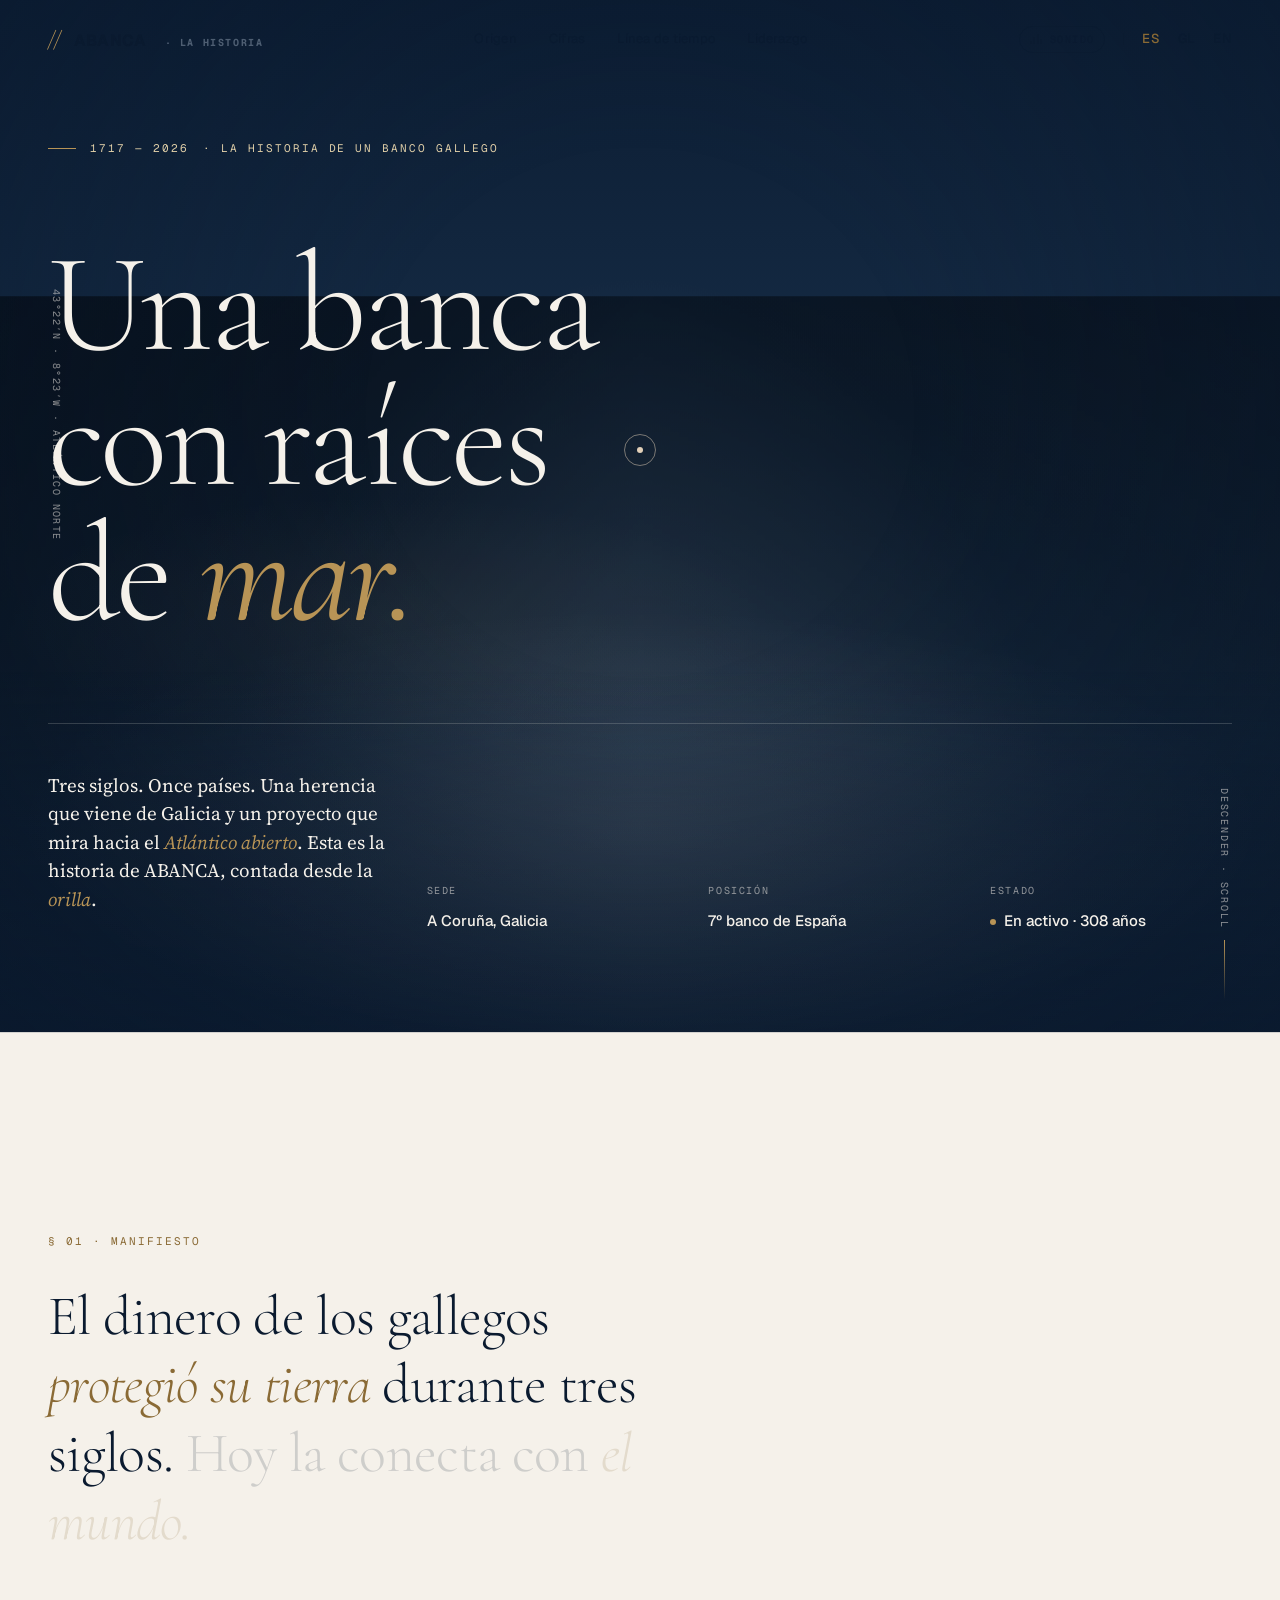
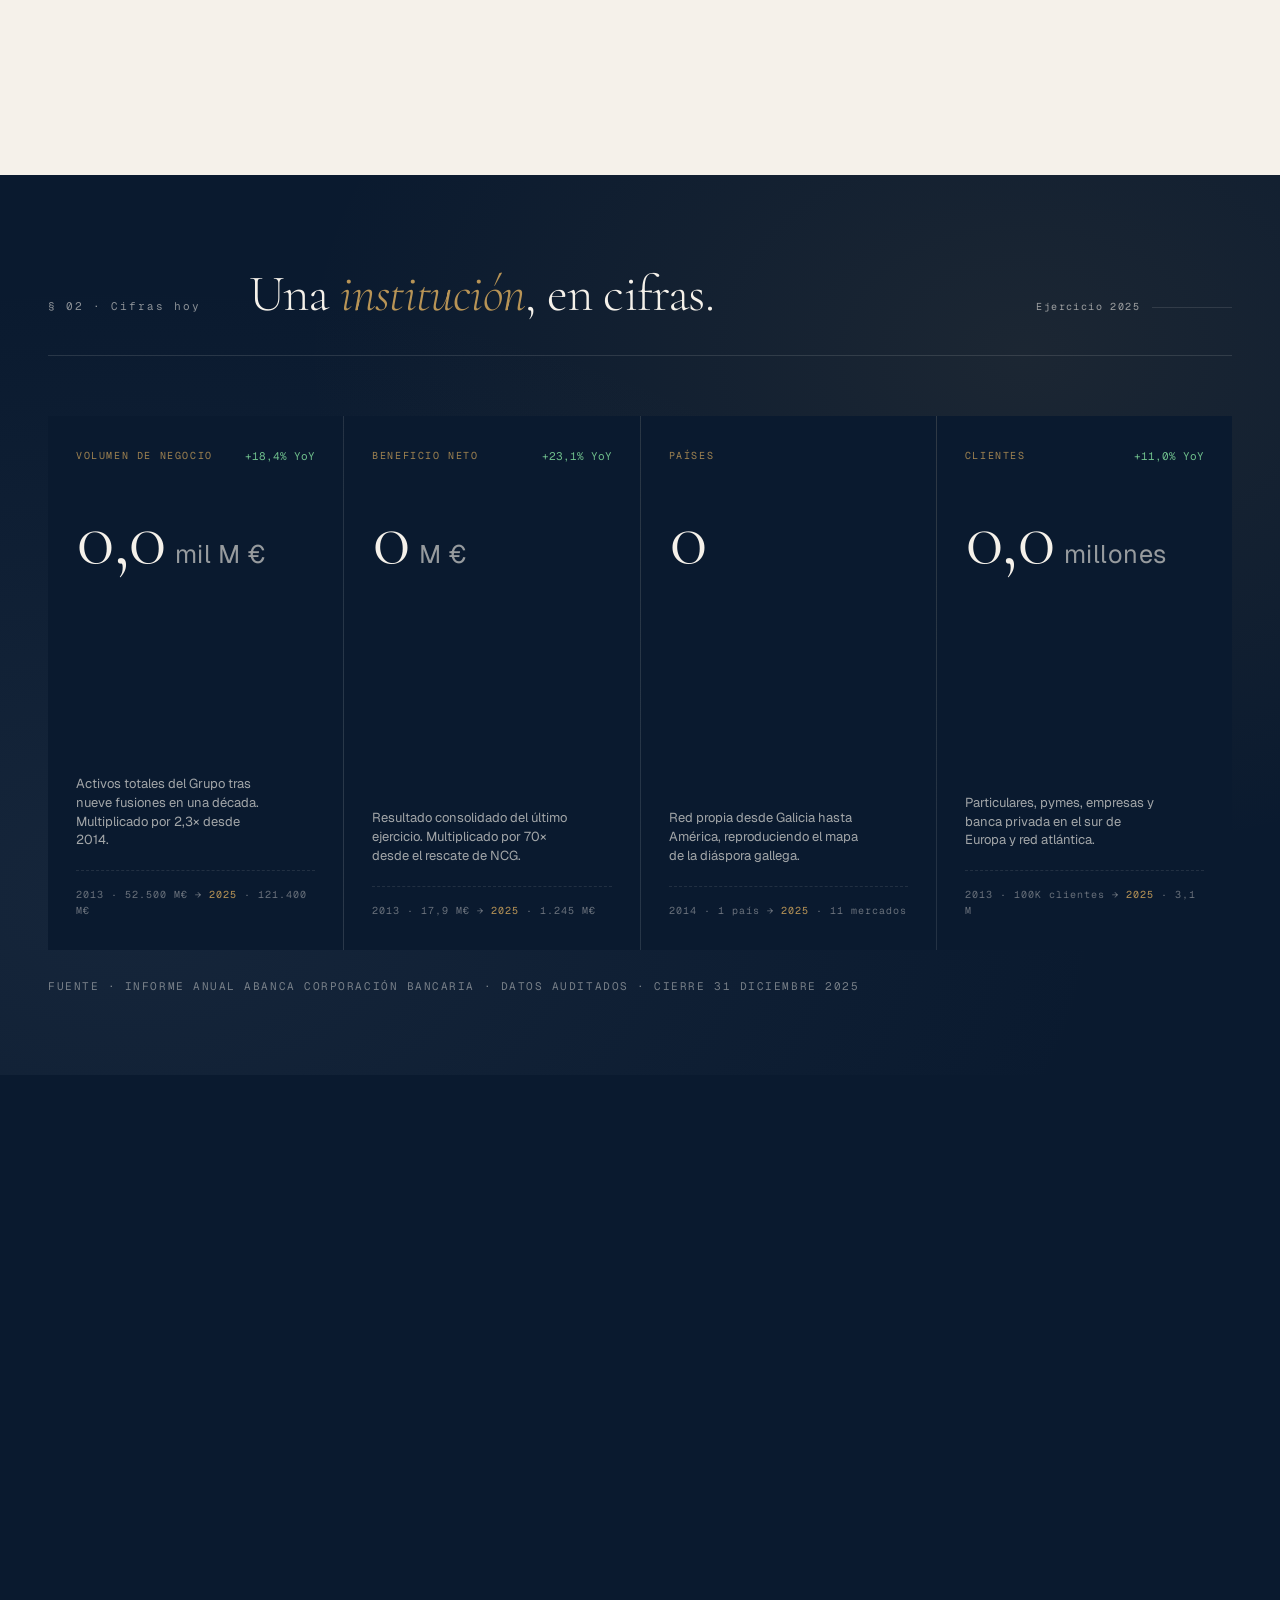
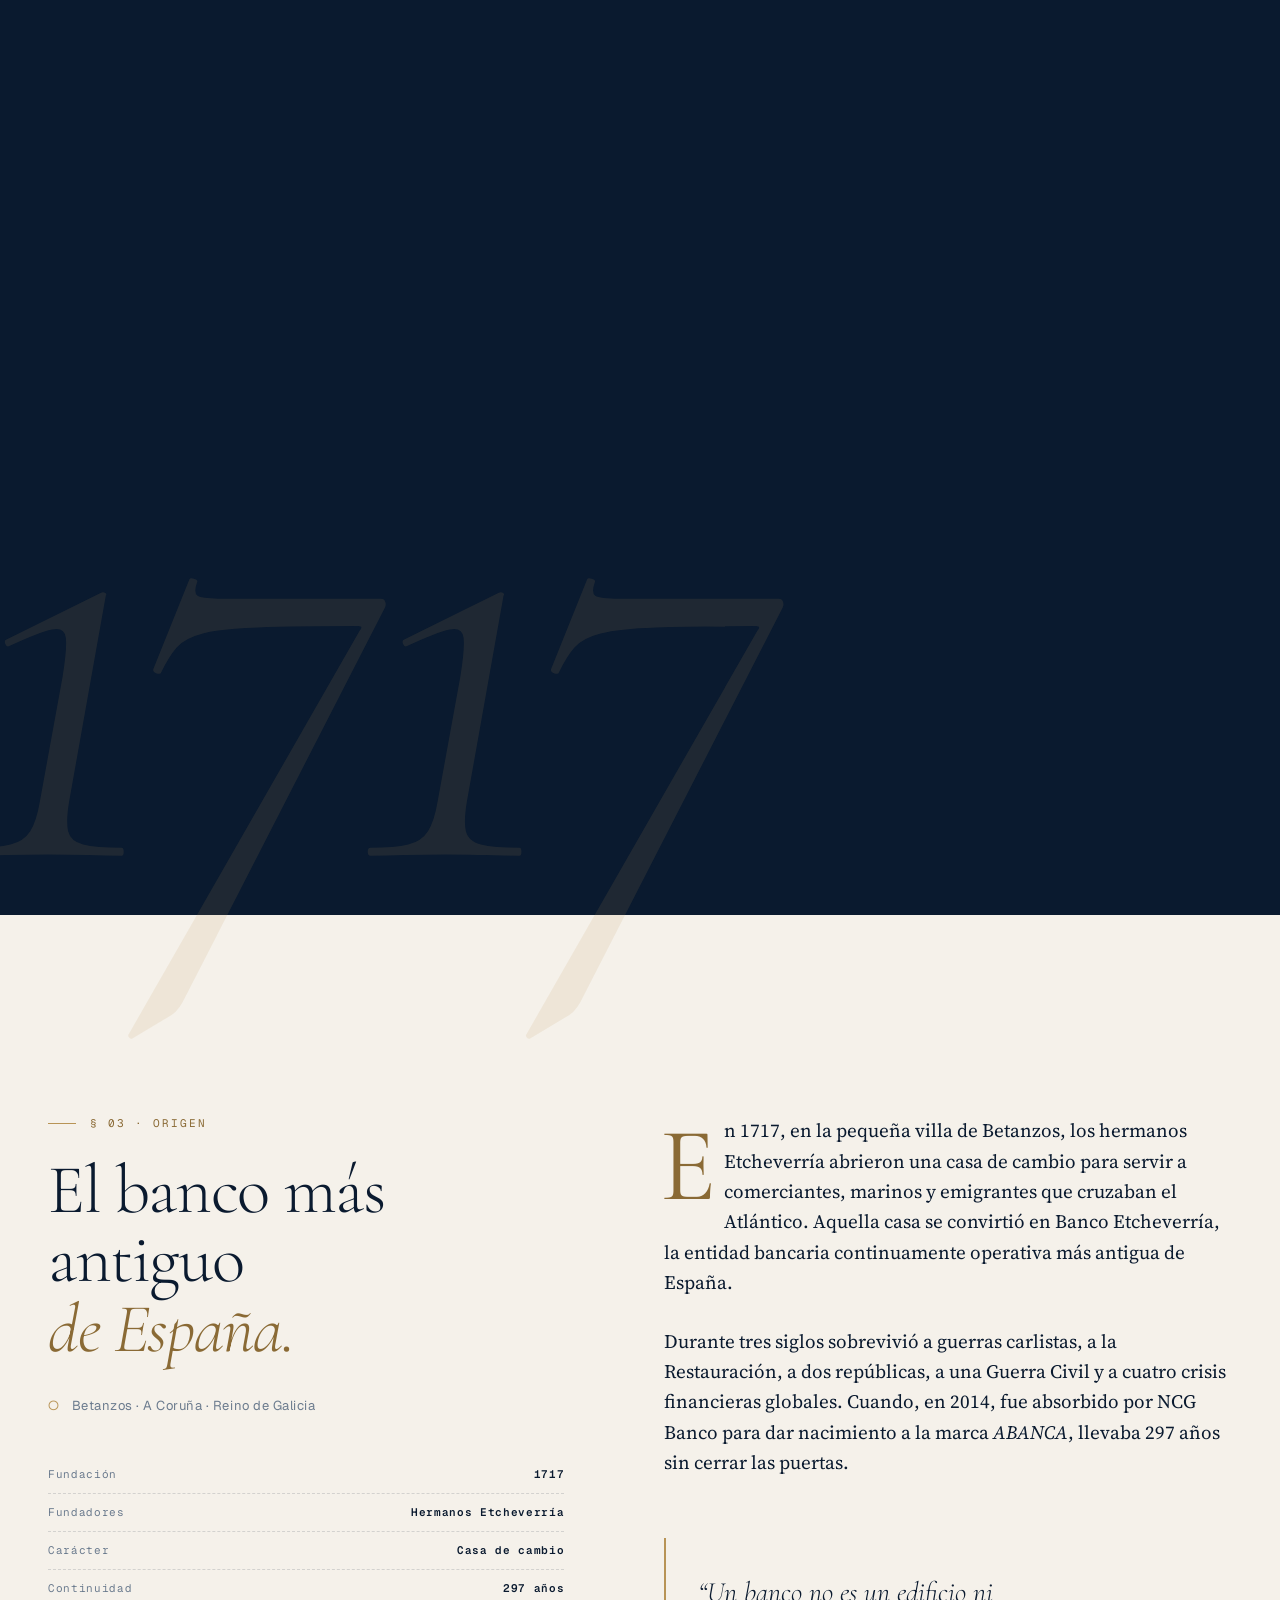
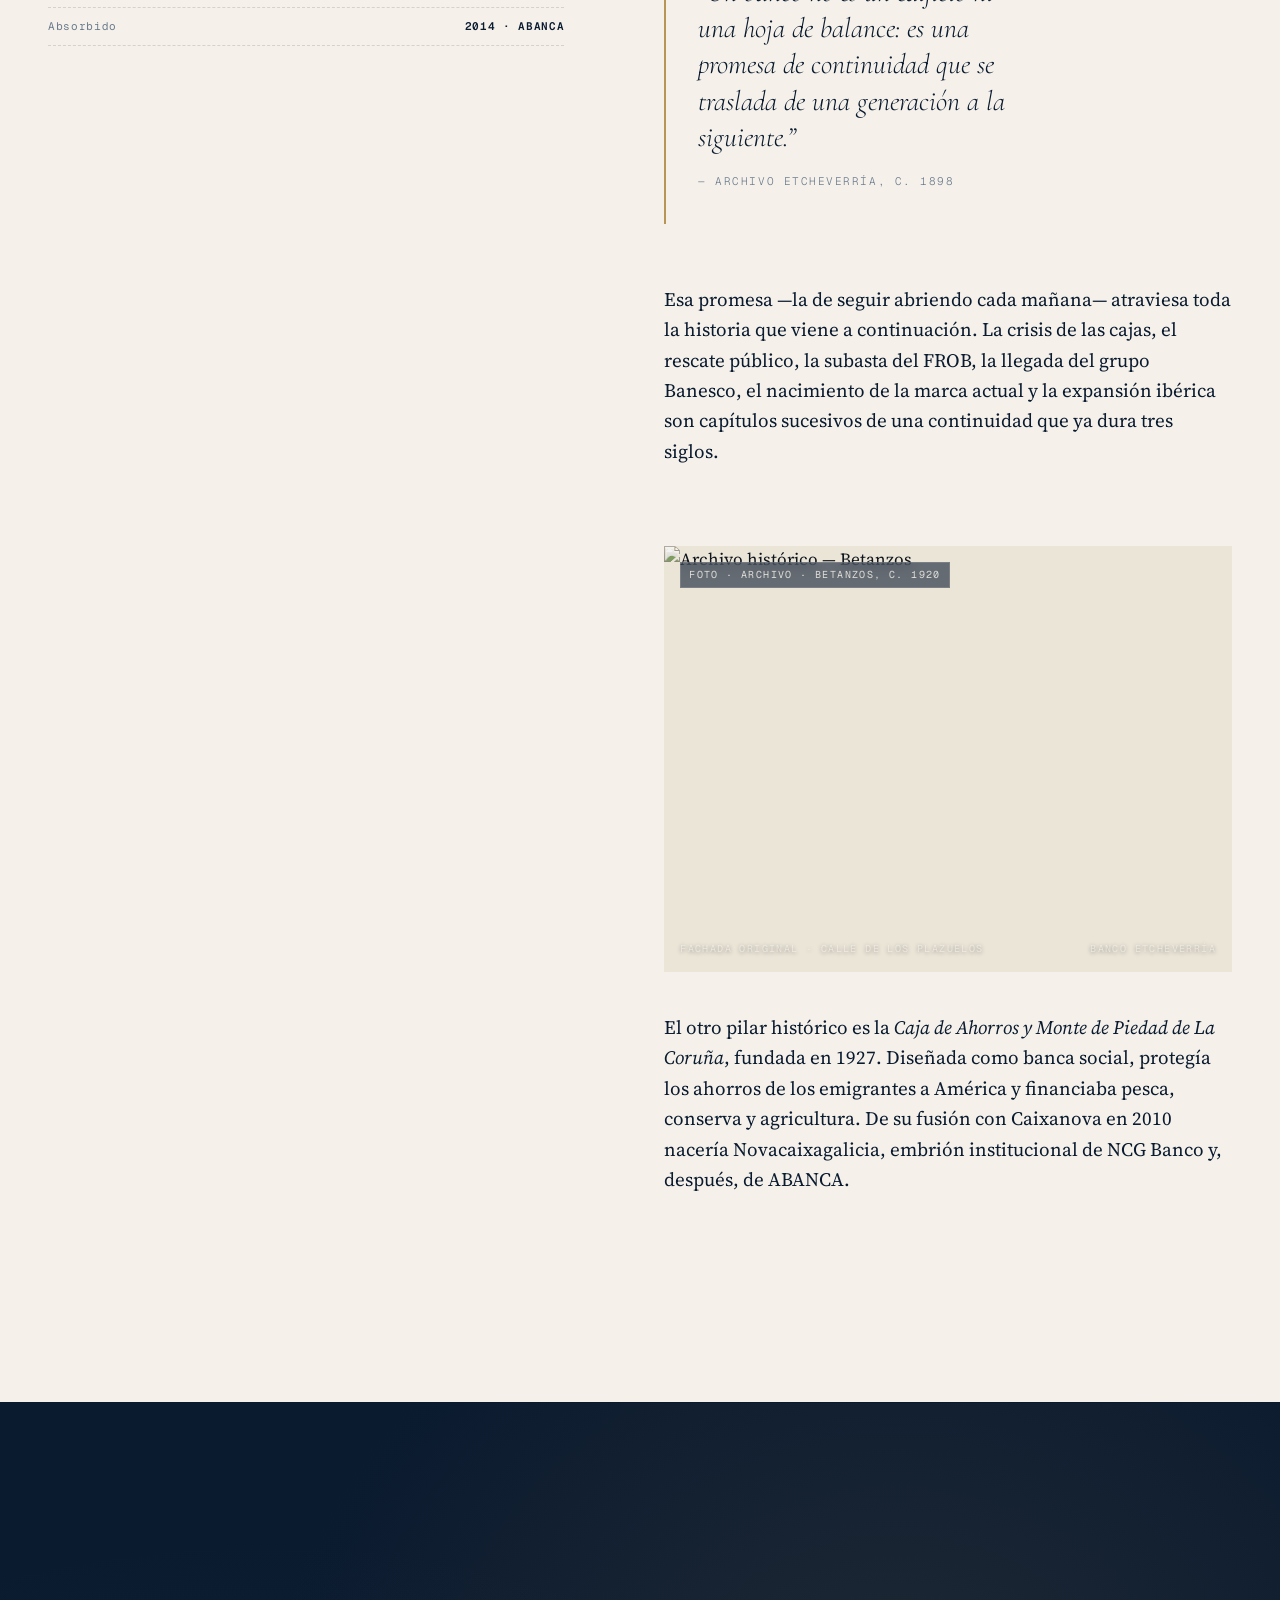
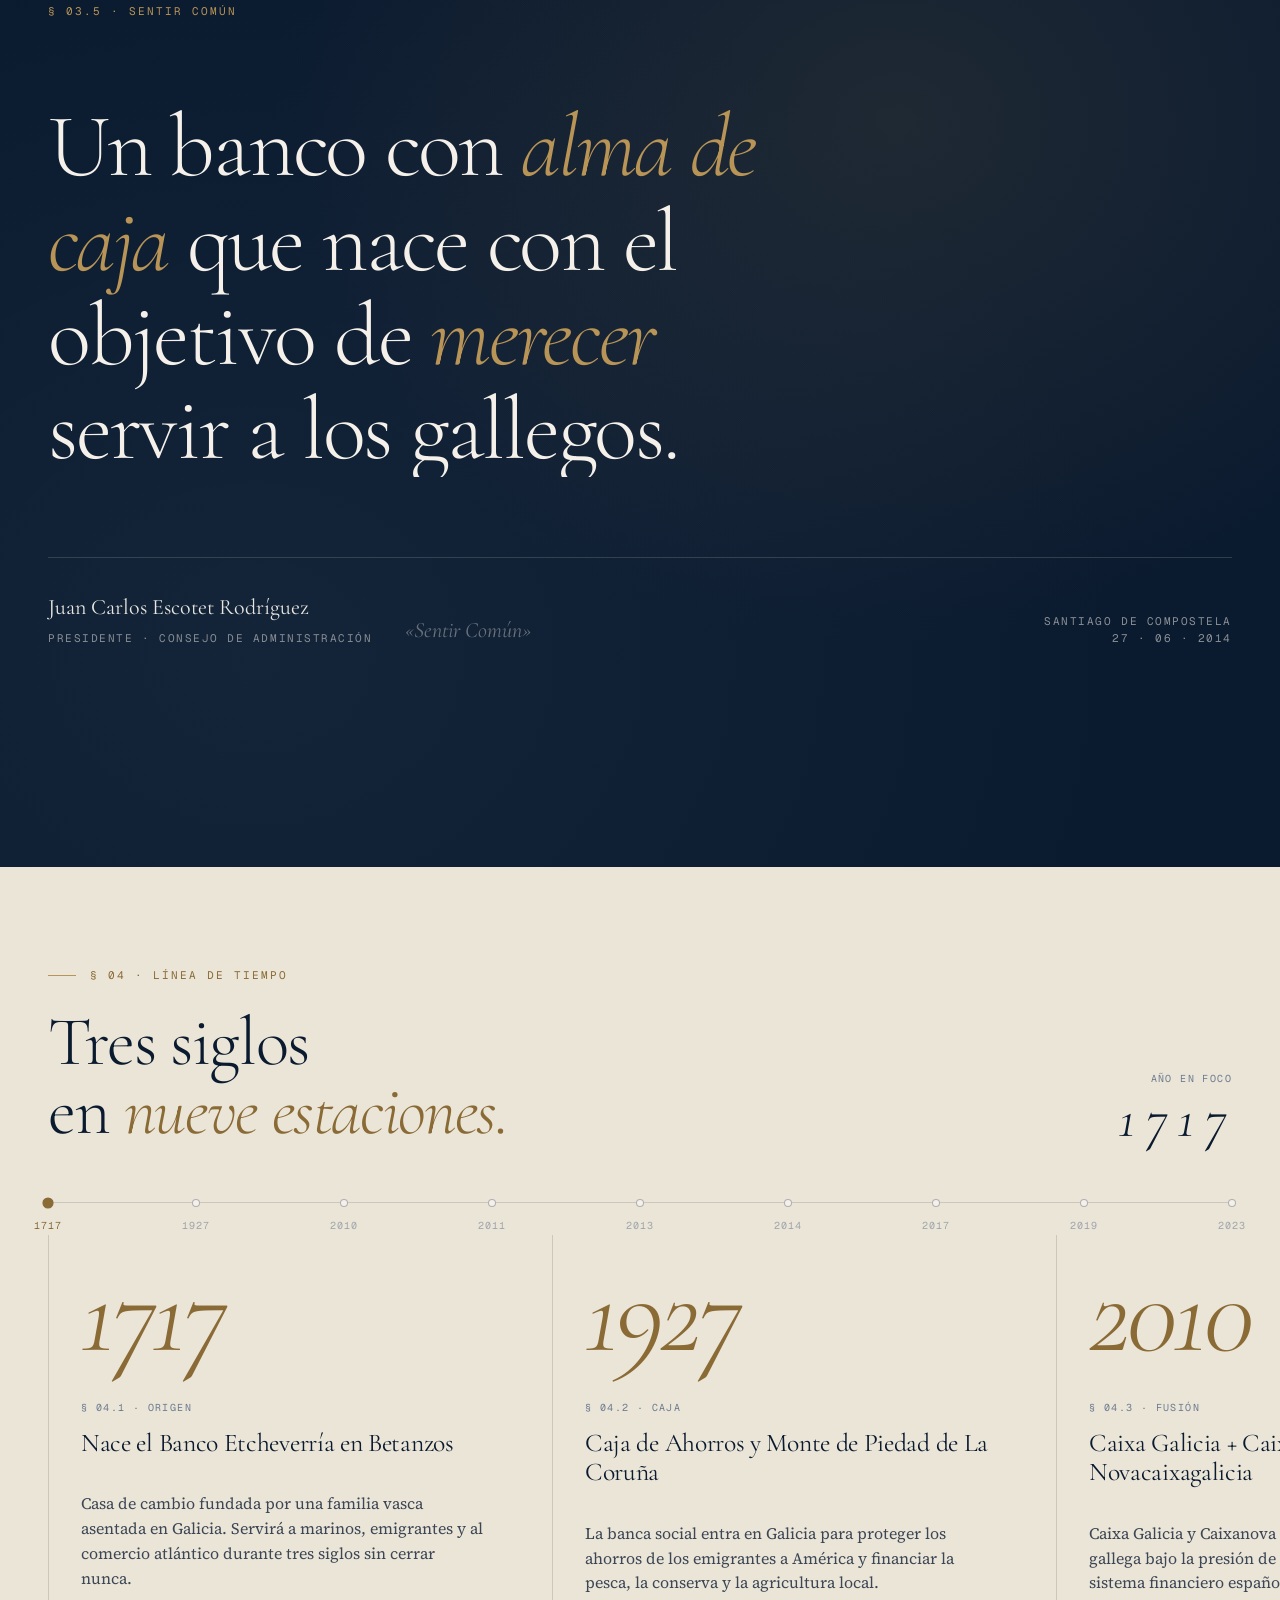
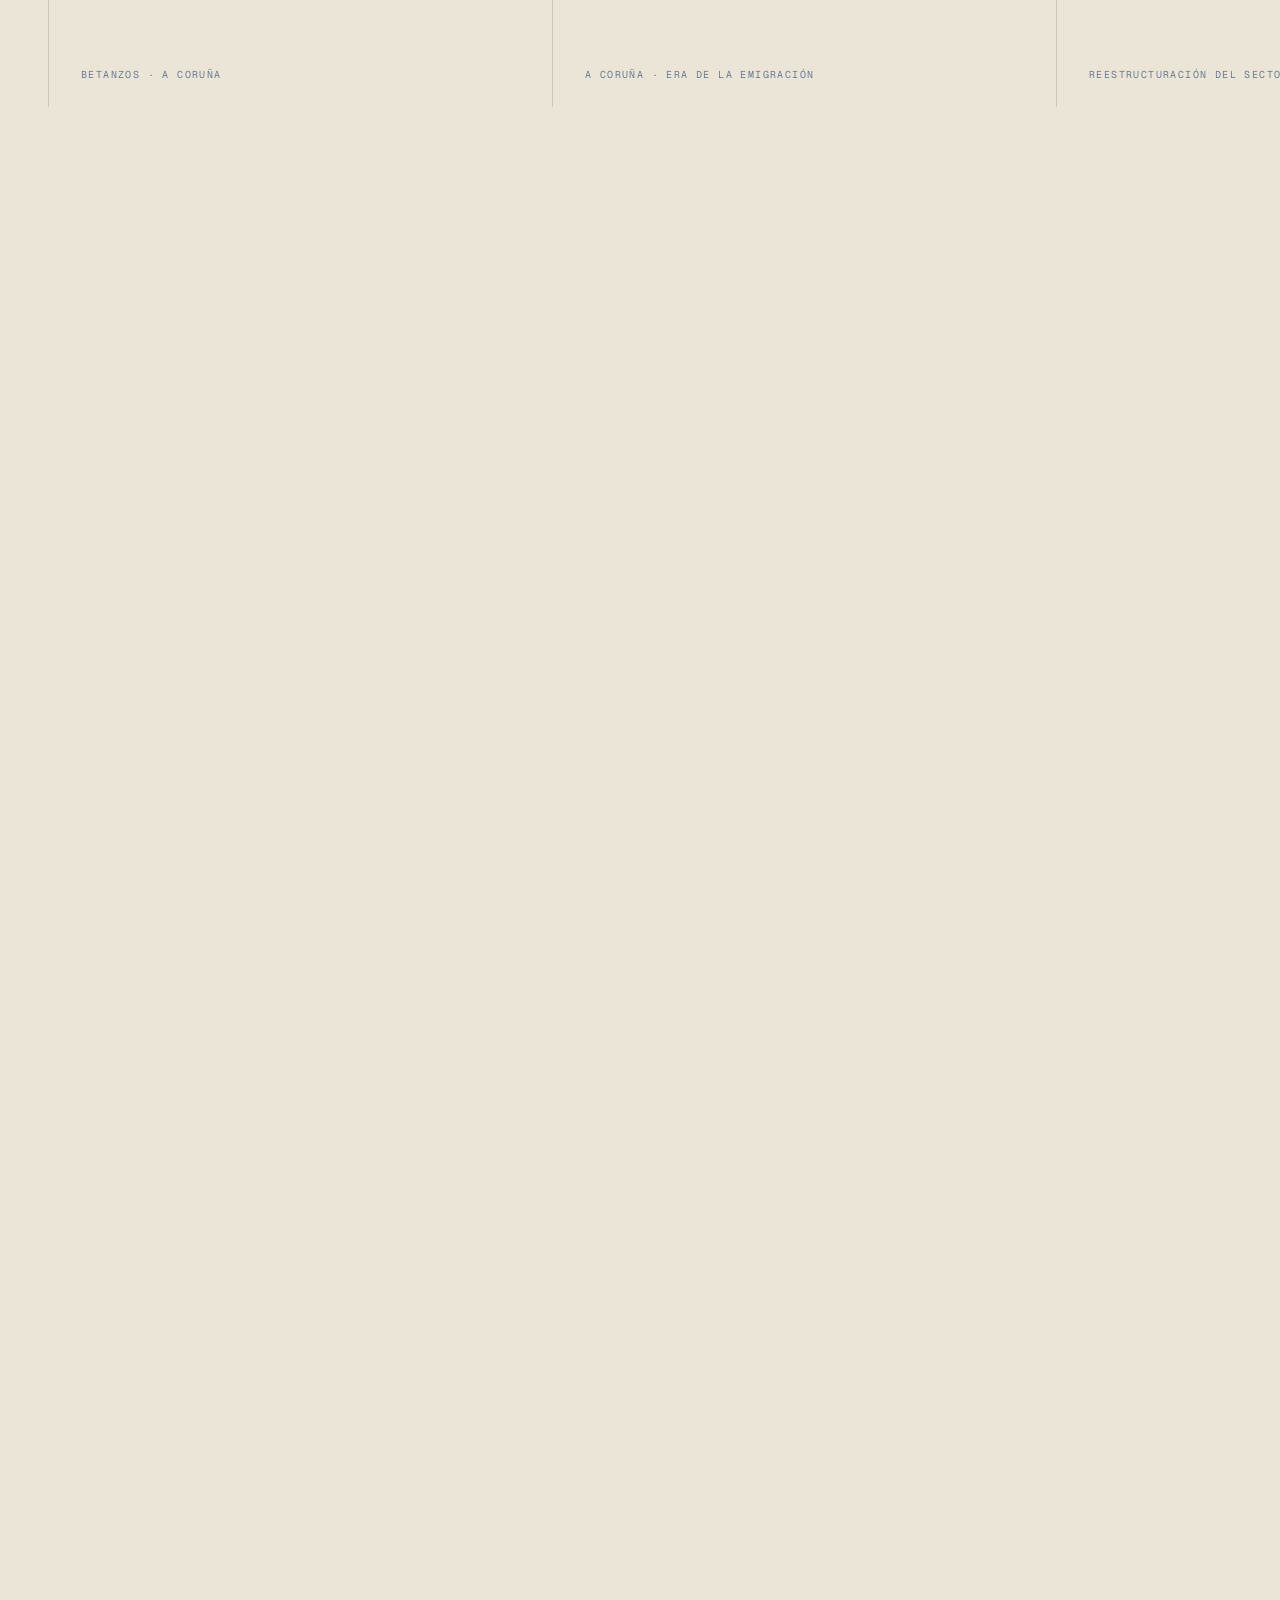
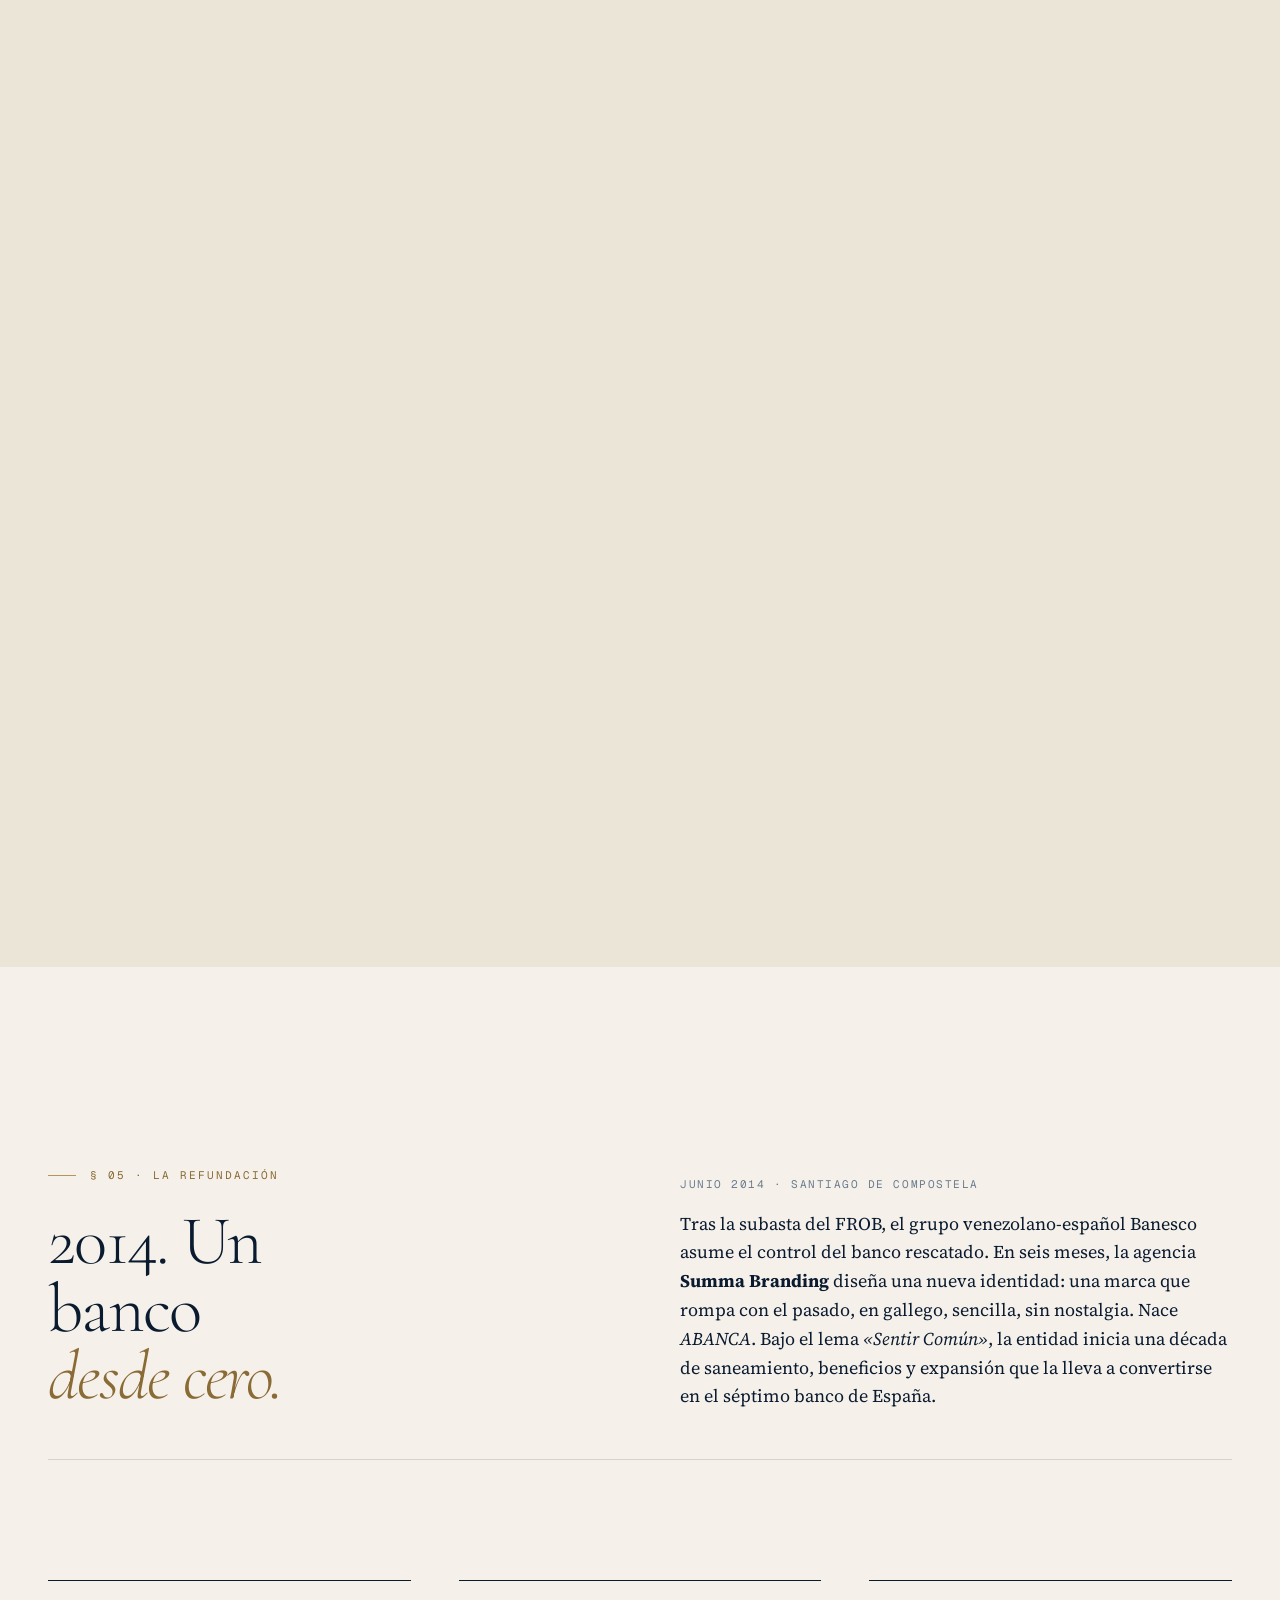
==== index.html @ bbe8fda1 "Primer commit" ====
<!DOCTYPE html>
<html lang="es">
<head>
<meta charset="UTF-8">
<meta name="viewport" content="width=device-width,initial-scale=1">
<title>ABANCA · Tres siglos sobre el Atlántico — La historia</title>
<meta name="description" content="Desde Betanzos, 1717, hasta los once mercados de hoy. La historia de ABANCA, contada desde la orilla del Atlántico.">

<link rel="canonical" href="https://abanca-historia.vercel.app/">
<meta property="og:type" content="website">
<meta property="og:url" content="https://abanca-historia.vercel.app/">
<meta property="og:title" content="ABANCA · Tres siglos sobre el Atlántico — La historia">
<meta property="og:description" content="Desde Betanzos, 1717, hasta los once mercados de hoy. La historia de ABANCA, contada desde la orilla del Atlántico.">
<meta property="og:image" content="https://images.unsplash.com/photo-1505142468610-359e7d316be0?auto=format&fit=crop&w=1200&q=80">
<meta property="og:locale" content="es_ES">
<meta name="twitter:card" content="summary_large_image">
<meta name="twitter:title" content="ABANCA · Tres siglos sobre el Atlántico — La historia">
<meta name="twitter:description" content="Desde Betanzos, 1717, hasta los once mercados de hoy. La historia de ABANCA, contada desde la orilla del Atlántico.">
<meta name="twitter:image" content="https://images.unsplash.com/photo-1505142468610-359e7d316be0?auto=format&fit=crop&w=1200&q=80">

<link rel="preconnect" href="https://fonts.googleapis.com">
<link rel="preconnect" href="https://fonts.gstatic.com" crossorigin>
<link rel="preconnect" href="https://images.unsplash.com">
<link href="https://fonts.googleapis.com/css2?family=Cormorant+Garamond:ital,wght@0,300;0,400;0,500;0,600;1,300;1,400;1,500&family=Source+Serif+4:ital,opsz,wght@0,8..60,300;0,8..60,400;0,8..60,500;1,8..60,400&family=Geist:wght@300;400;500;600;700&family=Geist+Mono:wght@400;500&display=swap" rel="stylesheet">
<link rel="stylesheet" href="css/editorial.css">

</head>
<body>

<!-- ─── CURTAIN ─── -->
<div class="curtain">
  <div class="seal">
    <span class="slash">//</span>
    <span>ABANCA</span>
    <span class="year">1717 — 2026</span>
  </div>
</div>

<!-- ─── NAV ─── -->
<nav class="top" id="nav">
  <a class="brand" href="#hero" data-magnet>
    <span class="bars">//</span>
    <span>ABANCA</span>
    <span class="sub">· La historia</span>
  </a>
  <ul>
    <li><a href="#origen">Origen</a></li>
    <li><a href="#cifras">Cifras</a></li>
    <li><a href="#linea">Línea de tiempo</a></li>
    <li><a href="#lider">Liderazgo</a></li>
  </ul>
  <div class="right">
    <button class="audio-toggle" aria-pressed="false" data-magnet>
      <span class="bars"><i></i><i></i><i></i><i></i></span>
      <span class="lbl">Sonido</span>
    </button>
    <div class="divider"></div>
    <span class="lang active">ES</span>
    <span class="lang">GL</span>
    <span class="lang">EN</span>
  </div>
</nav>

<!-- ─── HERO ─── -->
<section class="hero" id="hero" data-hero-in>
  <div class="stage">
    <div class="l-sky" data-parallax="0.15"></div>
    <div class="l-photo" data-parallax="0.32" style="background-image: url('https://images.unsplash.com/photo-1505142468610-359e7d316be0?auto=format&fit=crop&w=2400&q=80')"></div>
    <div class="l-mid" data-parallax="0.5" style="background-image: url('https://images.unsplash.com/photo-1500036617522-c1c7d6b59a4f?auto=format&fit=crop&w=1200&q=80')"></div>
    <div class="l-fog"></div>
    <div class="l-fg">
      <svg viewBox="0 0 1440 200" preserveAspectRatio="none" fill="none">
        <path d="M0,140 C240,90 480,160 720,120 C960,80 1200,150 1440,110 L1440,200 L0,200 Z" fill="#0A1A2F" opacity="0.7"/>
        <path d="M0,160 C300,120 600,170 900,140 C1200,110 1440,160 1440,140 L1440,200 L0,200 Z" fill="#0A1A2F"/>
      </svg>
    </div>
    <div class="l-vig"></div>
  </div>

  <div class="coords">43°22′N · 8°23′W · Atlántico Norte</div>

  <div class="content">
    <div class="eyebrow"><span>1717 — 2026</span><span>· La historia de un banco gallego</span></div>

    <h1>
      <span class="line"><span style="--d:0.5s">Una banca</span></span>
      <span class="line"><span style="--d:0.62s">con raíces</span></span>
      <span class="line"><span style="--d:0.74s">de <span class="it">mar.</span></span></span>
    </h1>

    <div class="meta">
      <p class="lede">Tres siglos. Once países. Una herencia que viene de Galicia y un proyecto que mira hacia el <em>Atlántico abierto</em>. Esta es la historia de ABANCA, contada desde la <em>orilla</em>.</p>
      <div class="col">
        <span class="k">Sede</span>
        <span class="v">A Coruña, Galicia</span>
      </div>
      <div class="col">
        <span class="k">Posición</span>
        <span class="v">7º banco de España</span>
      </div>
      <div class="col">
        <span class="k">Estado</span>
        <span class="v"><span class="pulse"></span>En activo · 308 años</span>
      </div>
    </div>
  </div>

  <div class="scroll-cue">Descender · scroll</div>
</section>

<!-- ─── MANIFESTO ─── -->
<section class="manifesto" id="manifesto">
  <div class="label">§ 01 · Manifiesto</div>
  <p id="manifesto-text">
    <span class="word">El</span> <span class="word">dinero</span> <span class="word">de</span> <span class="word">los</span> <span class="word">gallegos</span> <span class="word em">protegió</span> <span class="word em">su</span> <span class="word em">tierra</span> <span class="word">durante</span> <span class="word">tres</span> <span class="word">siglos.</span> <span class="word">Hoy</span> <span class="word">la</span> <span class="word">conecta</span> <span class="word">con</span> <span class="word em">el</span> <span class="word em">mundo.</span>
  </p>
</section>

<!-- ─── STATS · sticky reversible ─── -->
<div class="stats-wrap" id="cifras">
  <section class="stats">
    <div class="head">
      <div class="num">§ 02 · Cifras hoy</div>
      <h2>Una <span class="it">institución</span>, en cifras.</h2>
      <div class="progress">
        <span>Ejercicio 2025</span>
        <div class="bar" id="statsBar"></div>
      </div>
    </div>

    <div class="grid">
      <div class="cell">
        <div class="k">Volumen de negocio</div>
        <div class="v"><span class="num" data-target="121.4" data-decimals="1">0</span><span class="unit">mil M €</span></div>
        <div class="desc">Activos totales del Grupo tras nueve fusiones en una década. Multiplicado por 2,3× desde 2014.</div>
        <div class="delta">+18,4% YoY</div>
        <div class="historical">2013 · 52.500 M€ → <span class="h-year">2025</span> · 121.400 M€</div>
      </div>
      <div class="cell">
        <div class="k">Beneficio neto</div>
        <div class="v"><span class="num" data-target="1245" data-decimals="0">0</span><span class="unit">M €</span></div>
        <div class="desc">Resultado consolidado del último ejercicio. Multiplicado por 70× desde el rescate de NCG.</div>
        <div class="delta">+23,1% YoY</div>
        <div class="historical">2013 · 17,9 M€ → <span class="h-year">2025</span> · 1.245 M€</div>
      </div>
      <div class="cell">
        <div class="k">Países</div>
        <div class="v"><span class="num" data-target="11" data-decimals="0">0</span></div>
        <div class="desc">Red propia desde Galicia hasta América, reproduciendo el mapa de la diáspora gallega.</div>
        <div class="historical">2014 · 1 país → <span class="h-year">2025</span> · 11 mercados</div>
      </div>
      <div class="cell">
        <div class="k">Clientes</div>
        <div class="v"><span class="num" data-target="3.1" data-decimals="1">0</span><span class="unit">millones</span></div>
        <div class="desc">Particulares, pymes, empresas y banca privada en el sur de Europa y red atlántica.</div>
        <div class="delta">+11,0% YoY</div>
        <div class="historical">2013 · 100K clientes → <span class="h-year">2025</span> · 3,1 M</div>
      </div>
    </div>

    <div class="foot">Fuente · Informe anual ABANCA Corporación Bancaria · Datos auditados · Cierre 31 diciembre 2025</div>
  </section>
</div>

<!-- ─── ORIGEN ─── -->
<section class="origin" id="origen">
  <div class="number-bg" id="bigYear">1717</div>

  <div class="content">
    <div class="left">
      <div class="eyebrow"><span>§ 03 · Origen</span></div>
      <h2>El banco más antiguo<span class="it">de España.</span></h2>
      <div class="place">Betanzos · A Coruña · Reino de Galicia</div>

      <div class="factbox">
        <div class="row"><span class="k">Fundación</span><span class="v">1717</span></div>
        <div class="row"><span class="k">Fundadores</span><span class="v">Hermanos Etcheverría</span></div>
        <div class="row"><span class="k">Carácter</span><span class="v">Casa de cambio</span></div>
        <div class="row"><span class="k">Continuidad</span><span class="v">297 años</span></div>
        <div class="row"><span class="k">Absorbido</span><span class="v">2014 · ABANCA</span></div>
      </div>
    </div>

    <div class="right reveal">
      <p>En 1717, en la pequeña villa de Betanzos, los hermanos Etcheverría abrieron una casa de cambio para servir a comerciantes, marinos y emigrantes que cruzaban el Atlántico. Aquella casa se convirtió en Banco Etcheverría, la entidad bancaria continuamente operativa más antigua de España.</p>

      <p>Durante tres siglos sobrevivió a guerras carlistas, a la Restauración, a dos repúblicas, a una Guerra Civil y a cuatro crisis financieras globales. Cuando, en 2014, fue absorbido por NCG Banco para dar nacimiento a la marca <em>ABANCA</em>, llevaba 297 años sin cerrar las puertas.</p>

      <blockquote class="pull">
        “Un banco no es un edificio ni una hoja de balance: es una <em>promesa</em> de continuidad que se traslada de una generación a la siguiente.”
        <span class="src">— Archivo Etcheverría, c. 1898</span>
      </blockquote>

      <p>Esa promesa —la de seguir abriendo cada mañana— atraviesa toda la historia que viene a continuación. La crisis de las cajas, el rescate público, la subasta del FROB, la llegada del grupo Banesco, el nacimiento de la marca actual y la expansión ibérica son capítulos sucesivos de una continuidad que ya dura tres siglos.</p>

      <div class="img-tile sepia">
        <img loading="lazy" alt="Archivo histórico — Betanzos" src="https://images.unsplash.com/photo-1493663284031-b7e3aefcae8e?auto=format&fit=crop&w=1600&q=80"/>
        <span class="photo-tag">Foto · Archivo · Betanzos, c. 1920</span>
        <div class="caption"><span>Fachada original · Calle de los Plazuelos</span><span>BANCO ETCHEVERRÍA</span></div>
      </div>

      <p style="margin-top: 40px;">El otro pilar histórico es la <em>Caja de Ahorros y Monte de Piedad de La Coruña</em>, fundada en 1927. Diseñada como banca social, protegía los ahorros de los emigrantes a América y financiaba pesca, conserva y agricultura. De su fusión con Caixanova en 2010 nacería Novacaixagalicia, embrión institucional de NCG Banco y, después, de ABANCA.</p>
    </div>
  </div>
</section>

<!-- ─── BIG QUOTE ─── -->
<section class="big-quote">
  <div class="label">§ 03.5 · Sentir Común</div>
  <blockquote class="reveal-mask">
    <span>Un banco con <span class="it">alma de caja</span> que nace con el objetivo de <em><span class="it">merecer</span></em> servir a los gallegos.</span>
  </blockquote>
  <div class="sig">
    <div>
      <div class="name">Juan Carlos Escotet Rodríguez</div>
      <div class="role">Presidente · Consejo de Administración</div>
    </div>
    <div class="ghost">«Sentir Común»</div>
    <div class="date">Santiago de Compostela<br>27 · 06 · 2014</div>
  </div>
</section>

<!-- ─── TIMELINE · scroll jacking horizontal ─── -->
<div class="timeline-wrap" id="linea" style="--tl-items: 9">
  <section class="timeline">
    <div class="head">
      <div>
        <div class="eyebrow" style="margin-bottom: 24px;"><span>§ 04 · Línea de tiempo</span></div>
        <h2>Tres siglos<br>en <span class="it">nueve estaciones.</span></h2>
      </div>
      <div class="meter">
        <span>Año en foco</span>
        <span class="v" id="tlYear">1717</span>
      </div>
    </div>

    <div class="progress" id="tlProgress">
      <div class="bar" id="tlBar"></div>
      <!-- pips + labels generated by JS -->
    </div>

    <div class="track-host">
      <div class="track" id="tlTrack">
        <article class="item">
          <div class="year">1717</div>
          <div class="lbl">§ 04.1 · Origen</div>
          <h3 class="h">Nace el Banco Etcheverría en Betanzos</h3>
          <p class="b">Casa de cambio fundada por una familia vasca asentada en Galicia. Servirá a marinos, emigrantes y al comercio atlántico durante tres siglos sin cerrar nunca.</p>
          <div class="meta">Betanzos · A Coruña</div>
        </article>
        <article class="item">
          <div class="year">1927</div>
          <div class="lbl">§ 04.2 · Caja</div>
          <h3 class="h">Caja de Ahorros y Monte de Piedad de La Coruña</h3>
          <p class="b">La banca social entra en Galicia para proteger los ahorros de los emigrantes a América y financiar la pesca, la conserva y la agricultura local.</p>
          <div class="meta">A Coruña · Era de la emigración</div>
        </article>
        <article class="item">
          <div class="year">2010</div>
          <div class="lbl">§ 04.3 · Fusión</div>
          <h3 class="h">Caixa Galicia + Caixanova = Novacaixagalicia</h3>
          <p class="b">Caixa Galicia y Caixanova se fusionan en una única caja gallega bajo la presión de la reestructuración del sistema financiero español.</p>
          <div class="meta">Reestructuración del sector</div>
        </article>
        <article class="item">
          <div class="year">2011</div>
          <div class="lbl">§ 04.4 · Bancarización</div>
          <h3 class="h">Nace NCG Banco</h3>
          <p class="b">La crisis fuerza la conversión de la caja en banco. La entidad pasa a estar bajo el control del FROB tras una intervención pública de más de 9.000 M€.</p>
          <div class="meta">Control público · FROB</div>
        </article>
        <article class="item">
          <div class="year">2013</div>
          <div class="lbl">§ 04.5 · Subasta</div>
          <h3 class="h">Banesco se adjudica NCG Banco</h3>
          <p class="b">18 de diciembre. El grupo liderado por Juan Carlos Escotet se adjudica el 88,33% de NCG por 1.003 M€, superando a Santander, BBVA y La Caixa.</p>
          <div class="meta">Subasta del FROB</div>
        </article>
        <article class="item">
          <div class="year">2014</div>
          <div class="lbl">§ 04.6 · Refundación</div>
          <h3 class="h">Nace ABANCA — 27 de junio</h3>
          <p class="b">En Santiago de Compostela se presenta la nueva marca: <em>a banca</em>, en gallego. Identidad de Summa Branding. Lema: <em>Sentir Común</em>.</p>
          <div class="meta">Santiago de Compostela</div>
        </article>
        <article class="item">
          <div class="year">2017</div>
          <div class="lbl">§ 04.7 · Diversificación</div>
          <h3 class="h">Salto a banca de consumo</h3>
          <p class="b">Adquisición de Popular Servicios Financieros, integración como ABANCA Servicios Financieros. Comienza la diversificación de líneas de negocio.</p>
          <div class="meta">Banca de consumo</div>
        </article>
        <article class="item">
          <div class="year">2019</div>
          <div class="lbl">§ 04.8 · Iberia</div>
          <h3 class="h">Internacionalización · Portugal</h3>
          <p class="b">ABANCA absorbe la red ibérica de Deutsche Bank y Banco Caixa Geral. El banco gallego se convierte en una entidad ibérica de pleno derecho.</p>
          <div class="meta">11 de junio · Lisboa</div>
        </article>
        <article class="item">
          <div class="year">2023</div>
          <div class="lbl">§ 04.9 · Hoy</div>
          <h3 class="h">EuroBic y consolidación</h3>
          <p class="b">Con la adquisición de EuroBic, ABANCA supera los 120.000 M€ en volumen de negocio. Séptimo banco de España, primero entre los no cotizados.</p>
          <div class="meta">Hoy · 11 países</div>
        </article>
      </div>
    </div>
  </section>
</div>

<!-- ─── REFUNDACION ─── -->
<section class="refundacion" id="refundacion">
  <div class="head">
    <div class="l">
      <div class="eyebrow"><span>§ 05 · La refundación</span></div>
      <h2>2014. Un<br>banco<br><span class="it">desde cero.</span></h2>
    </div>
    <div class="r reveal">
      <span class="date">Junio 2014 · Santiago de Compostela</span>
      Tras la subasta del FROB, el grupo venezolano-español Banesco asume el control del banco rescatado. En seis meses, la agencia <strong>Summa Branding</strong> diseña una nueva identidad: una marca que rompa con el pasado, en gallego, sencilla, sin nostalgia. Nace <em>ABANCA</em>. Bajo el lema <em>«Sentir Común»</em>, la entidad inicia una década de saneamiento, beneficios y expansión que la lleva a convertirse en el séptimo banco de España.
    </div>
  </div>

  <div class="three">
    <div class="cell reveal">
      <div class="n">01 · Estabilización</div>
      <h3>Sanear lo <span class="it">heredado.</span></h3>
      <p>El equipo de Escotet aplica un plan de tres fases para recapitalizar la entidad, ajustar la red y limpiar el balance. En dos años, el banco recupera la rentabilidad.</p>
    </div>
    <div class="cell reveal">
      <div class="n">02 · Crecimiento</div>
      <h3>Nueve fusiones en<span class="it"> una década.</span></h3>
      <p>De los 52.000 M€ heredados de NCG, ABANCA alcanza los 120.000 M€ tras integrar Banco Etcheverría, Popular Servicios Financieros, Deutsche Bank Portugal, Banco Caixa Geral, TargoBank y EuroBic.</p>
    </div>
    <div class="cell reveal">
      <div class="n">03 · Identidad</div>
      <h3>De caja a <span class="it">banco gallego.</span></h3>
      <p>El compromiso público de mantener la sede, la obra social y los créditos a familias y pymes en Galicia se traduce en Afundación y en una red propia más densa que la de cualquier competidor en la comunidad.</p>
    </div>
  </div>
</section>

<!-- ─── LIDERAZGO ─── -->
<section class="lider" id="lider">
  <div class="container">
    <div class="l reveal">
      <div class="tag" style="font-family: var(--mono); font-size: 11px; letter-spacing: 0.18em; text-transform: uppercase; color: var(--accent-deep); margin-bottom: 24px;">§ 07 · Presidencia</div>
      <h2>Juan Carlos<br>Escotet<span class="it"> Rodríguez.</span></h2>
      <div class="bio">
        <p>Banquero hispano-venezolano, fundador y principal accionista del grupo Banesco. Tomó el control de NCG Banco tras la subasta del FROB en diciembre de 2013 y presentó la marca ABANCA seis meses después en Santiago de Compostela.</p>
        <p>Desde 2017 es presidente del Consejo de Administración de ABANCA y mantiene la misma posición en Banesco Internacional. Controla el 84,7% del capital del banco gallego.</p>
      </div>
      <div class="table">
        <div class="row"><span class="k">CARGO</span><span class="v">Presidente · Consejo de Administración</span></div>
        <div class="row"><span class="k">DESDE</span><span class="v">2014 (vicepres.) · 2017 (pres.)</span></div>
        <div class="row"><span class="k">FORMACIÓN</span><span class="v">Banquero · Economista</span></div>
        <div class="row"><span class="k">ACCIONISTA</span><span class="v">84,7% del capital</span></div>
        <div class="row"><span class="k">PARALELO</span><span class="v">Banesco Internacional (presidente)</span></div>
      </div>
    </div>
    <div class="r reveal">
      <div class="img-tile duotone">
        <img loading="lazy" alt="Retrato institucional" src="https://images.unsplash.com/photo-1519331379826-f10be5486c6f?auto=format&fit=crop&w=1200&q=80"/>
        <span class="photo-tag">Retrato · Sede A Coruña</span>
        <div class="caption"><span>Presidente · Consejo de Administración</span><span>2014 →</span></div>
      </div>
      <div class="caption" style="margin-top: 16px;"><span>Imagen institucional</span><span>FOTO · ARCHIVO ABANCA</span></div>
    </div>
  </div>
</section>

<!-- ─── EN LA PRENSA ─── -->
<section class="press" id="prensa">
  <div class="head">
    <div class="l">
      <div class="eyebrow"><span>§ 08 · En la prensa</span></div>
      <h2>Tres siglos<br>en <span class="it">titulares.</span></h2>
    </div>
    <div class="r">
      Una década de cobertura institucional, financiera y económica. Selección editorial de la prensa nacional e internacional sobre la trayectoria del Grupo ABANCA.
    </div>
  </div>

  <div class="grid">
    <article class="clip">
      <div class="source"><span class="pub">El País · Economía</span><span>27 jun 2014</span></div>
      <h3 class="headline">Nace ABANCA, la marca <span class="it">«para servir a Galicia»</span> de Escotet.</h3>
      <p class="excerpt">Banesco presenta en Santiago de Compostela la identidad que sustituye a Novagalicia tras seis meses de rebranding desarrollado por Summa.</p>
      <div class="more">Leer artículo</div>
    </article>
    <article class="clip">
      <div class="source"><span class="pub">Expansión</span><span>28 mar 2018</span></div>
      <h3 class="headline">Deutsche Bank vende su negocio minorista en <span class="it">Portugal a ABANCA</span> por 6,5 mil M€.</h3>
      <p class="excerpt">La operación convierte al banco gallego en una entidad ibérica de pleno derecho y le otorga red propia en el mercado portugués.</p>
      <div class="more">Leer artículo</div>
    </article>
    <article class="clip">
      <div class="source"><span class="pub">Financial Times</span><span>15 may 2023</span></div>
      <h3 class="headline">Spain's <span class="it">Abanca</span> targets Portugal's EuroBic in latest cross-border push.</h3>
      <p class="excerpt">The Galicia-based lender becomes the seventh largest banking group in Spain and the leading non-listed bank in the country.</p>
      <div class="more">Read article</div>
    </article>
    <article class="clip">
      <div class="source"><span class="pub">Cinco Días</span><span>11 abr 2024</span></div>
      <h3 class="headline">ABANCA se consolida como el banco <span class="it">no cotizado más grande</span> de España.</h3>
      <p class="excerpt">Los resultados consolidados del ejercicio confirman la estrategia de crecimiento por adquisiciones liderada por Escotet desde 2014.</p>
      <div class="more">Leer artículo</div>
    </article>
    <article class="clip">
      <div class="source"><span class="pub">La Voz de Galicia</span><span>5 ago 2024</span></div>
      <h3 class="headline">El banco con <span class="it">alma de caja</span> cumple diez años desde A Coruña.</h3>
      <p class="excerpt">Una década después del rebranding, ABANCA mantiene su sede, su obra social y la mayor red de oficinas de la comunidad autónoma.</p>
      <div class="more">Leer artículo</div>
    </article>
    <article class="clip">
      <div class="source"><span class="pub">Bloomberg</span><span>22 oct 2025</span></div>
      <h3 class="headline">Abanca explores European expansion as Galician lender turns <span class="it">308</span>.</h3>
      <p class="excerpt">Founded as Banco Etcheverría in 1717, the institution remains Spain's oldest continuously operating bank and one of its most profitable.</p>
      <div class="more">Read article</div>
    </article>
  </div>
</section>

<!-- ─── FOOTER ─── -->
<footer class="site">
  <div class="top">
    <div class="l">
      <h3>Servir <span class="it">desde el</span><br>Atlántico.</h3>
      <p>ABANCA Corporación Bancaria, S.A. · Sociedad inscrita en el Registro Mercantil de A Coruña · Entidad significativa supervisada por el Banco Central Europeo desde 2014.</p>
    </div>
    <div>
      <h4>Inversores</h4>
      <ul>
        <li><a href="https://www.abanca.com/es/accionistas-e-inversores/informacion-financiera/" target="_blank" rel="noopener">Resultados trimestrales</a></li>
        <li><a href="https://www.abanca.com/es/accionistas-e-inversores/informacion-financiera/" target="_blank" rel="noopener">Informe anual integrado</a></li>
        <li><a href="https://www.abanca.com/es/accionistas-e-inversores/gobierno-corporativo/" target="_blank" rel="noopener">Gobierno corporativo</a></li>
        <li><a href="https://www.abanca.com/es/accionistas-e-inversores/informacion-financiera/" target="_blank" rel="noopener">Calificación crediticia</a></li>
        <li><a href="https://www.abanca.com/es/accionistas-e-inversores/hechos-relevantes/" target="_blank" rel="noopener">Hechos relevantes</a></li>
      </ul>
    </div>
    <div>
      <h4>Contacto</h4>
      <ul>
        <li>Cantón Pequeño, 1<br>15003 · A Coruña</li>
        <li>+34 981 188 000</li>
        <li><a href="mailto:comunicacion@abanca.com">comunicacion@abanca.com</a></li>
        <li>
          <a href="https://www.linkedin.com/company/abanca/" target="_blank" rel="noopener">LinkedIn</a> ·
          <a href="https://x.com/abanca" target="_blank" rel="noopener">X</a> ·
          <a href="https://www.youtube.com/@abanca" target="_blank" rel="noopener">YouTube</a>
        </li>
      </ul>
    </div>
  </div>
  <div class="bot">
    <div class="l">© 2026 ABANCA Corporación Bancaria · Todos los derechos reservados</div>
    <div class="r">Aviso legal · Política de privacidad · Cookies</div>
  </div>
  <div class="wordmark"><span class="bars">//</span>ABANCA</div>
</footer>

<script src="js/editorial.js" defer></script>
<script defer>
// ─── Manifesto word-by-word ───
window.addEventListener('DOMContentLoaded', () => {
  const mfWords = document.querySelectorAll('#manifesto-text .word');
  function onMfScroll() {
    const sec = document.getElementById('manifesto');
    if (!sec) return;
    const rect = sec.getBoundingClientRect();
    const total = mfWords.length;
    const start = window.innerHeight * 0.85;
    const end = window.innerHeight * 0.15;
    const prog = Math.max(0, Math.min(1, (start - rect.top) / (start - end + rect.height * 0.4)));
    const count = Math.floor(prog * total);
    mfWords.forEach((w, i) => w.classList.toggle('on', i < count));
  }
  window.addEventListener('scroll', onMfScroll, { passive: true });
  onMfScroll();

  // ─── STATS — sticky reversible counters (driven by scroll progress) ───
  const statsWrap = document.querySelector('.stats-wrap');
  const statsCells = document.querySelectorAll('.stats .grid .cell .num');
  const statsBar = document.getElementById('statsBar');
  const targets = Array.from(statsCells).map(el => ({
    el,
    target: parseFloat(el.dataset.target),
    dec: parseInt(el.dataset.decimals || '0', 10),
  }));
  function onStatsScroll() {
    if (!statsWrap) return;
    const rect = statsWrap.getBoundingClientRect();
    const total = statsWrap.offsetHeight - window.innerHeight;
    const p = Math.max(0, Math.min(1, -rect.top / total));
    // Stagger each cell: cell i runs from p=i*0.18 to p=i*0.18 + 0.55
    targets.forEach(({ el, target, dec }, i) => {
      const start = i * 0.12;
      const end = start + 0.5;
      const lp = Math.max(0, Math.min(1, (p - start) / (end - start)));
      const eased = 1 - Math.pow(1 - lp, 3);
      const v = target * eased;
      el.textContent = dec > 0 ? v.toFixed(dec).replace('.', ',') : Math.round(v).toLocaleString('es-ES');
    });
    if (statsBar) statsBar.style.setProperty('--p', (p * 100) + '%');
  }
  window.addEventListener('scroll', onStatsScroll, { passive: true });
  onStatsScroll();

  // ─── TIMELINE — scroll-jacking horizontal ───
  const tlWrap = document.querySelector('.timeline-wrap');
  const tlTrack = document.getElementById('tlTrack');
  const tlBar = document.getElementById('tlBar');
  const tlYear = document.getElementById('tlYear');
  const tlProgress = document.getElementById('tlProgress');
  const tlItems = tlTrack ? Array.from(tlTrack.querySelectorAll('.item')) : [];

  // Generate pips
  if (tlProgress && tlItems.length) {
    tlItems.forEach((it, i) => {
      const pct = (i / (tlItems.length - 1)) * 100;
      const pip = document.createElement('div');
      pip.className = 'pip';
      pip.style.left = pct + '%';
      pip.dataset.idx = i;
      tlProgress.appendChild(pip);
      const lbl = document.createElement('div');
      lbl.className = 'pip-label';
      lbl.style.left = pct + '%';
      lbl.textContent = it.querySelector('.year').textContent;
      lbl.dataset.idx = i;
      tlProgress.appendChild(lbl);
    });
  }

  let tlMaxScroll = 0;
  function calcTrackScroll() {
    if (!tlTrack) return 0;
    const items = tlTrack.querySelectorAll('.item');
    if (!items.length) return 0;
    return tlTrack.scrollWidth - tlTrack.parentElement.clientWidth;
  }

  function onTlScroll() {
    if (!tlWrap || !tlTrack) return;
    const rect = tlWrap.getBoundingClientRect();
    const total = tlWrap.offsetHeight - window.innerHeight;
    const p = Math.max(0, Math.min(1, -rect.top / total));
    tlMaxScroll = calcTrackScroll();
    tlTrack.style.transform = `translate3d(${-p * tlMaxScroll}px, 0, 0)`;
    if (tlBar) tlBar.style.width = (p * 100) + '%';

    // Active item index — quantize to nearest hito
    const idx = Math.min(tlItems.length - 1, Math.round(p * (tlItems.length - 1)));
    tlItems.forEach((it, i) => it.classList.toggle('active', i === idx));
    const pips = tlProgress ? tlProgress.querySelectorAll('.pip') : [];
    const lbls = tlProgress ? tlProgress.querySelectorAll('.pip-label') : [];
    pips.forEach((pp, i) => pp.classList.toggle('active', i <= idx));
    lbls.forEach((ll, i) => ll.classList.toggle('active', i === idx));
    if (tlYear && tlItems[idx]) tlYear.textContent = tlItems[idx].querySelector('.year').textContent;
  }
  window.addEventListener('scroll', onTlScroll, { passive: true });
  window.addEventListener('resize', onTlScroll);
  onTlScroll();


  // ─── ORIGEN parallax on big year ───
  const bigYear = document.getElementById('bigYear');
  if (bigYear) {
    function onOriginScroll() {
      const rect = bigYear.parentElement.getBoundingClientRect();
      const offset = rect.top * -0.15;
      bigYear.style.transform = `translateY(${offset}px)`;
    }
    window.addEventListener('scroll', onOriginScroll, { passive: true });
    onOriginScroll();
  }
});
</script>

</body>
</html>
---- css/editorial.css ----
/* ─────────────────────────────────────────────────────────
   ABANCA · The History — Editorial Atlántico
   Sistema de diseño completo: tokens, componentes globales,
   secciones de home y secciones de páginas internas.
   ───────────────────────────────────────────────────────── */

*, *::before, *::after { box-sizing: border-box; }
html, body { margin: 0; padding: 0; }
html { scroll-behavior: smooth; }

:root {
  /* ── Color: sólidos ─────────────────── */
  --ink: #0A1A2F;            /* deep navy */
  --ink-2: #1F3148;
  --paper: #F5F1EA;          /* warm cream */
  --paper-2: #EBE5D8;
  --paper-3: #D9D1C0;
  --accent: #B89456;         /* heritage brass */
  --accent-deep: #8A6A35;
  --accent-pale: #E0CFA8;
  --mid: #6B7B8E;            /* atlantic gray */
  --pos: #2D7A3F;

  /* ── Color: ink con opacidad ────────── */
  --ink-soft: rgba(10, 26, 47, 0.78);
  --ink-dim: rgba(10, 26, 47, 0.55);
  --line: rgba(10, 26, 47, 0.14);
  --line-2: rgba(10, 26, 47, 0.06);

  /* ── Color: paper con opacidad (usar sobre fondos oscuros) */
  --paper-faint: rgba(245, 241, 234, 0.12);  /* bordes/divisores en dark */
  --paper-muted: rgba(245, 241, 234, 0.55);  /* texto secundario en dark */
  --paper-dim: rgba(245, 241, 234, 0.75);    /* texto cuerpo en dark */

  /* ── Color: accent con opacidad ─────── */
  --accent-subtle: rgba(184, 148, 86, 0.12); /* fondos de efecto */

  /* ── Tipografía ─────────────────────── */
  --serif: "Cormorant Garamond", "Source Serif 4", Georgia, serif;
  --serif-body: "Source Serif 4", Georgia, serif;
  --sans: "Geist", -apple-system, BlinkMacSystemFont, sans-serif;
  --mono: "Geist Mono", ui-monospace, monospace;

  /* ── Espaciado ──────────────────────── */
  --pad: 48px;
  --pad-l: 80px;
  --s-sm: 24px;
  --s-md: 48px;
  --s-lg: 80px;
  --s-xl: 140px;
  --s-2xl: 200px;
}

body {
  background: var(--paper);
  color: var(--ink);
  font-family: var(--serif-body);
  font-size: 17px;
  line-height: 1.55;
  overflow-x: hidden;
  -webkit-font-smoothing: antialiased;
  -moz-osx-font-smoothing: grayscale;
  text-rendering: optimizeLegibility;
  cursor: auto; /* fallback if JS fails */
}
.js-ready body { cursor: none; }
@media (hover: none), (pointer: coarse) {
  body { cursor: auto; }
  .js-ready body { cursor: auto; }
}

::selection { background: var(--ink); color: var(--paper); }
::-webkit-scrollbar { width: 5px; height: 5px; }
::-webkit-scrollbar-track { background: transparent; }
::-webkit-scrollbar-thumb { background: rgba(10,26,47,0.18); border-radius: 3px; }
::-webkit-scrollbar-thumb:hover { background: rgba(10,26,47,0.36); }

img { display: block; max-width: 100%; }

/* ─────────────── CURTAIN REVEAL (page-load) ─────────────── */
.curtain {
  position: fixed; inset: 0; z-index: 9999;
  background: var(--ink);
  display: flex; align-items: center; justify-content: center;
  pointer-events: all;
  transform-origin: top;
}
.curtain.lift {
  transition: transform 1.4s cubic-bezier(.86,0,.07,1) 0.4s, opacity .4s ease 1.6s;
  transform: scaleY(0);
  opacity: 0;
  pointer-events: none;
}
.curtain .seal {
  font-family: var(--serif);
  font-style: italic; font-weight: 300;
  font-size: clamp(40px, 5vw, 80px);
  color: var(--paper);
  letter-spacing: 0.02em;
  display: flex; align-items: baseline; gap: 18px;
  opacity: 0;
  animation: sealIn 0.9s cubic-bezier(.2,.7,.1,1) 0.15s forwards;
}
.curtain .seal .slash {
  color: var(--accent);
  font-style: normal;
  font-weight: 400;
}
.curtain .seal .year {
  font-family: var(--mono);
  font-size: 14px;
  letter-spacing: 0.18em;
  color: rgba(245, 241, 234, 0.6);
  align-self: end;
  margin-bottom: 12px;
  font-style: normal;
}
@keyframes sealIn { to { opacity: 1; } }

/* ─────────────── CUSTOM CURSOR ─────────────── */
.cursor-dot, .cursor-ring {
  position: fixed; top: 0; left: 0;
  pointer-events: none;
  z-index: 9000;
  transform: translate(-50%, -50%);
  mix-blend-mode: difference;
}
.cursor-dot {
  width: 6px; height: 6px;
  background: var(--paper);
  border-radius: 50%;
  transition: transform .12s ease, opacity .2s;
}
.cursor-ring {
  width: 32px; height: 32px;
  border: 1px solid rgba(245, 241, 234, 0.5);
  border-radius: 50%;
  transition: width .25s cubic-bezier(.2,.7,.1,1), height .25s cubic-bezier(.2,.7,.1,1), border-color .2s;
}
.cursor-ring.magnet { width: 72px; height: 72px; border-color: var(--accent); }
.cursor-ring.click { width: 20px; height: 20px; border-color: var(--paper); }
@media (hover: none), (pointer: coarse) {
  .cursor-dot, .cursor-ring { display: none; }
}

/* ─────────────── NAV ─────────────── */
nav.top {
  position: fixed; top: 0; left: 0; right: 0; z-index: 100;
  padding: 22px 48px;
  display: grid; grid-template-columns: auto 1fr auto;
  align-items: center; gap: 48px;
  font-family: var(--sans);
  font-size: 13px; letter-spacing: 0.02em;
  transition: backdrop-filter .4s ease, background .4s ease, border-color .4s ease, padding .4s ease;
  border-bottom: 1px solid transparent;
}
nav.top.scrolled {
  background: rgba(245, 241, 234, 0.9);
  backdrop-filter: blur(20px) saturate(1.1);
  border-bottom-color: var(--line-2);
  padding: 12px 48px;
}
nav.top .brand {
  display: flex; align-items: baseline; gap: 12px;
  font-family: var(--sans); font-weight: 700; font-size: 16px;
  letter-spacing: 0.02em;
  text-decoration: none; color: inherit;
}
nav.top .brand .bars {
  font-family: var(--serif); font-style: italic; font-weight: 400;
  color: var(--accent); font-size: 22px;
}
nav.top .brand .sub {
  font-family: var(--mono); font-size: 10px;
  letter-spacing: 0.16em; text-transform: uppercase;
  color: var(--mid); opacity: 0.7;
  margin-left: 6px;
}
nav.top ul {
  display: flex; gap: 32px; margin: 0; padding: 0; list-style: none;
  justify-self: center;
  position: relative;
}
nav.top ul li { position: relative; }
nav.top ul a, nav.top ul .menu-trigger {
  color: var(--ink); text-decoration: none; font-weight: 500;
  opacity: 0.65; transition: opacity .2s;
  background: none; border: 0; padding: 0; font: inherit; cursor: pointer;
  display: inline-flex; align-items: center; gap: 6px;
}
nav.top ul a:hover, nav.top ul .menu-trigger:hover { opacity: 1; }
nav.top ul .menu-trigger::after {
  content: ""; width: 6px; height: 6px;
  border-right: 1.2px solid currentColor; border-bottom: 1.2px solid currentColor;
  transform: rotate(45deg) translate(-2px, -2px);
  transition: transform .2s;
}
nav.top ul li.open .menu-trigger::after { transform: rotate(-135deg) translate(2px, 2px); }
nav.top .right {
  display: flex; align-items: center; gap: 18px;
  font-weight: 500;
}
nav.top .right .lang { opacity: 0.55; cursor: pointer; transition: opacity .2s; }
nav.top .right .lang:hover { opacity: 1; }
nav.top .right .lang.active { opacity: 1; color: var(--accent-deep); }
nav.top .right .divider { width: 1px; height: 12px; background: var(--line); }
nav.top .right .audio-toggle {
  display: flex; align-items: center; gap: 8px;
  background: none; border: 1px solid var(--line); cursor: pointer;
  padding: 6px 10px; font-family: var(--mono); font-size: 10px;
  letter-spacing: 0.14em; text-transform: uppercase;
  color: var(--ink-soft);
  border-radius: 100px;
  transition: background .2s, color .2s, border-color .2s;
}
nav.top .right .audio-toggle:hover { background: var(--ink); color: var(--paper); border-color: var(--ink); }
nav.top .right .audio-toggle.on { background: var(--accent); color: var(--paper); border-color: var(--accent); }
nav.top .right .audio-toggle .bars {
  display: inline-flex; gap: 1.5px; align-items: end; height: 10px;
}
nav.top .right .audio-toggle .bars i {
  width: 2px; background: currentColor; opacity: 0.4;
  transition: height .2s;
}
nav.top .right .audio-toggle.on .bars i { animation: audioBar 0.9s ease-in-out infinite; }
nav.top .right .audio-toggle .bars i:nth-child(1) { height: 30%; animation-delay: 0s; }
nav.top .right .audio-toggle .bars i:nth-child(2) { height: 70%; animation-delay: 0.15s; }
nav.top .right .audio-toggle .bars i:nth-child(3) { height: 100%; animation-delay: 0.3s; }
nav.top .right .audio-toggle .bars i:nth-child(4) { height: 50%; animation-delay: 0.45s; }
@keyframes audioBar { 0%, 100% { opacity: 0.4; } 50% { opacity: 1; } }

/* Dropdown */
nav.top .dropdown {
  position: absolute; top: calc(100% + 18px);
  left: 50%; transform: translateX(-50%);
  background: var(--paper);
  border: 1px solid var(--line);
  width: 720px;
  padding: 24px;
  display: grid; grid-template-columns: repeat(3, 1fr); gap: 16px;
  box-shadow: 0 24px 56px rgba(10, 26, 47, 0.12), 0 4px 12px rgba(10, 26, 47, 0.06);
  opacity: 0; visibility: hidden;
  transform: translate(-50%, -8px);
  transition: opacity .25s ease, transform .25s ease, visibility .25s;
  z-index: 110;
}
nav.top li.open .dropdown { opacity: 1; visibility: visible; transform: translate(-50%, 0); }
nav.top .dropdown::before {
  content: ""; position: absolute; top: -7px; left: 50%; transform: translateX(-50%) rotate(45deg);
  width: 14px; height: 14px; background: var(--paper);
  border-top: 1px solid var(--line); border-left: 1px solid var(--line);
}
nav.top .dropdown .card {
  background: var(--paper-2);
  padding: 20px;
  text-decoration: none;
  color: var(--ink);
  display: flex; flex-direction: column; gap: 8px;
  border: 1px solid transparent;
  transition: border-color .2s, background .2s;
  cursor: none;
}
nav.top .dropdown .card:hover { border-color: var(--accent); background: var(--paper); }
nav.top .dropdown .card .preview {
  aspect-ratio: 16/10;
  background: var(--paper-3);
  margin-bottom: 8px;
  position: relative;
  overflow: hidden;
}
nav.top .dropdown .card .preview svg, nav.top .dropdown .card .preview img { width: 100%; height: 100%; object-fit: cover; }
nav.top .dropdown .card .n {
  font-family: var(--mono); font-size: 10px;
  letter-spacing: 0.14em; text-transform: uppercase;
  color: var(--mid);
}
nav.top .dropdown .card .h {
  font-family: var(--serif); font-weight: 400;
  font-size: 22px; line-height: 1.1;
  letter-spacing: -0.012em;
}
nav.top .dropdown .card .h .it { font-style: italic; color: var(--accent-deep); }
nav.top .dropdown .card .b {
  font-family: var(--serif-body); font-size: 13px;
  color: var(--ink-soft); line-height: 1.45;
}

/* ─────────────── FOG OVERLAY ─────────────── */
.fog {
  position: absolute; inset: 0;
  pointer-events: none;
  background:
    radial-gradient(ellipse 60% 40% at 30% 70%, rgba(245, 241, 234, 0.10), transparent 70%),
    radial-gradient(ellipse 70% 30% at 70% 30%, rgba(184, 148, 86, 0.05), transparent 70%);
  mix-blend-mode: screen;
  animation: fogDrift 22s ease-in-out infinite;
}
@keyframes fogDrift {
  0%, 100% { transform: translate(0, 0) scale(1); }
  50% { transform: translate(-3%, 2%) scale(1.05); }
}

/* ─────────────── SHARED FOOTER ─────────────── */
footer.site {
  background: var(--ink);
  color: var(--paper);
  padding: 120px 48px 48px;
  position: relative;
}
footer.site .top {
  display: grid; grid-template-columns: 1.4fr 1fr 1fr 1fr;
  gap: 48px; border-bottom: 1px solid rgba(245, 241, 234, 0.12);
  padding-bottom: 80px; margin-bottom: 32px;
}
footer.site .top h4 {
  font-family: var(--mono); font-size: 10px;
  letter-spacing: 0.18em; text-transform: uppercase;
  color: var(--accent); margin: 0 0 24px;
}
footer.site .top ul { list-style: none; padding: 0; margin: 0; }
footer.site .top ul li { margin-bottom: 12px; font-family: var(--sans); font-size: 14px; }
footer.site .top ul li a { color: rgba(245, 241, 234, 0.78); text-decoration: none; transition: color .2s; cursor: none; }
footer.site .top ul li a:hover { color: var(--accent); }
footer.site .top .l h3 {
  font-family: var(--serif); font-weight: 300;
  font-size: 36px; line-height: 1.05;
  margin: 0 0 24px; letter-spacing: -0.015em;
  max-width: 14ch;
}
footer.site .top .l h3 .it { font-style: italic; color: var(--accent); }
footer.site .top .l p { font-family: var(--serif-body); font-size: 15px; line-height: 1.55; color: rgba(245, 241, 234, 0.7); max-width: 36ch; }
footer.site .bot {
  display: grid; grid-template-columns: 1fr 1fr; gap: 48px;
  padding-top: 24px;
  font-family: var(--mono); font-size: 10px;
  letter-spacing: 0.14em; text-transform: uppercase;
  color: rgba(245, 241, 234, 0.5);
}
footer.site .bot .r { text-align: right; }
footer.site .wordmark {
  margin-top: 80px;
  padding-top: 40px;
  border-top: 1px solid rgba(245, 241, 234, 0.12);
  font-family: var(--serif); font-weight: 300;
  font-size: clamp(60px, 18vw, 280px);
  letter-spacing: -0.04em;
  line-height: 0.8;
  white-space: nowrap;
  overflow: hidden;
}
footer.site .wordmark .bars { color: var(--accent); font-style: italic; font-weight: 400; }

/* ─────────────── REVEAL UTILITIES ─────────────── */
.reveal { opacity: 0; transform: translateY(40px); transition: opacity 1.1s cubic-bezier(.2,.7,.1,1), transform 1.1s cubic-bezier(.2,.7,.1,1); }
.reveal.in { opacity: 1; transform: none; }
.reveal-fast { opacity: 0; transition: opacity .8s ease; }
.reveal-fast.in { opacity: 1; }
.reveal-mask { overflow: hidden; }
.reveal-mask > * { display: inline-block; transform: translateY(110%); transition: transform 1.1s cubic-bezier(.2,.7,.1,1); }
.reveal-mask.in > * { transform: translateY(0); }

/* ─────────────── EYEBROW ─────────────── */
.eyebrow {
  font-family: var(--mono); font-size: 11px;
  letter-spacing: 0.18em; text-transform: uppercase;
  color: var(--accent-deep);
  display: flex; align-items: center; gap: 14px;
}
.eyebrow::before {
  content: ""; display: inline-block; width: 28px; height: 1px; background: var(--accent);
}

/* ─────────────── BUTTONS ─────────────── */
.btn {
  display: inline-flex; align-items: center; gap: 12px;
  padding: 14px 24px;
  font-family: var(--mono); font-size: 12px;
  letter-spacing: 0.14em; text-transform: uppercase;
  color: var(--ink); text-decoration: none;
  background: transparent;
  border: 1px solid var(--ink);
  cursor: none;
  transition: background .25s, color .25s;
}
.btn:hover { background: var(--ink); color: var(--paper); }
.btn.primary { background: var(--ink); color: var(--paper); }
.btn.primary:hover { background: var(--accent-deep); border-color: var(--accent-deep); }
.btn::after { content: "→"; transition: transform .25s; }
.btn:hover::after { transform: translateX(4px); }

/* ─────────────── EDITORIAL IMAGE TILE ─────────────── */
.img-tile {
  position: relative;
  overflow: hidden;
  background: var(--paper-2);
}
.img-tile img {
  width: 100%; height: 100%;
  object-fit: cover;
  filter: saturate(0.85) contrast(1.05);
  transition: transform 1.4s ease, filter 1.4s ease;
}
.img-tile.zoom-in img { transform: scale(1.06); }
.img-tile .photo-tag {
  position: absolute;
  top: 16px; left: 16px;
  font-family: var(--mono);
  font-size: 10px; letter-spacing: 0.14em; text-transform: uppercase;
  padding: 4px 8px;
  background: rgba(10, 26, 47, 0.6);
  color: rgba(245, 241, 234, 0.85);
  border: 1px solid rgba(245, 241, 234, 0.15);
  backdrop-filter: blur(6px);
  z-index: 2;
}
.img-tile .caption {
  position: absolute; bottom: 16px; left: 16px; right: 16px;
  font-family: var(--mono); font-size: 10px;
  letter-spacing: 0.14em; text-transform: uppercase;
  color: rgba(245, 241, 234, 0.7);
  display: flex; justify-content: space-between;
  text-shadow: 0 1px 4px rgba(0,0,0,0.4);
  z-index: 2;
}
.img-tile.sepia img { filter: sepia(0.4) saturate(0.7) contrast(1.05) brightness(0.95); }
.img-tile.duotone::after {
  content: ""; position: absolute; inset: 0;
  background: linear-gradient(160deg, rgba(10, 26, 47, 0.45) 0%, rgba(184, 148, 86, 0.15) 100%);
  mix-blend-mode: multiply;
  pointer-events: none;
}
.img-tile.archive::after {
  content: ""; position: absolute; inset: 0;
  background: radial-gradient(ellipse at 50% 50%, transparent 30%, rgba(10, 26, 47, 0.4) 100%);
  pointer-events: none;
}

/* ─────────────── GLOBAL RESPONSIVE ─────────────── */
@media (max-width: 980px) {
  nav.top { padding: 14px 24px; gap: 24px; }
  nav.top ul { display: none; }
  nav.top .right .audio-toggle { display: none; }
  footer.site { padding: 80px 24px 32px; }
  footer.site .top { grid-template-columns: 1fr 1fr; gap: 32px; padding-bottom: 48px; }
}


/* ═══════════════════════════════════════════════════════════
   HOME · index.html
   ═══════════════════════════════════════════════════════════ */

/* ─────────────── HERO (multi-layer parallax) ─────────────── */
.hero {
  position: relative;
  min-height: 100vh;
  overflow: hidden;
  isolation: isolate;
}
.hero .stage {
  position: absolute; inset: 0;
  z-index: 0;
}
.hero .l-sky {
  position: absolute; inset: -10% 0 0 0;
  background:
    radial-gradient(ellipse at 50% 100%, rgba(245, 241, 234, 0.20) 0%, transparent 50%),
    linear-gradient(180deg, #0A1A2F 0%, #1B3450 60%, #2C4A6B 100%);
  z-index: 1;
}
.hero .l-photo {
  position: absolute; inset: -8% -2% 0 -2%;
  background-size: cover;
  background-position: center 30%;
  filter: contrast(1.05) brightness(0.42) saturate(0.55);
  z-index: 2;
  opacity: 0.92;
}
.hero .l-photo::after {
  content: ""; position: absolute; inset: 0;
  background:
    linear-gradient(180deg, rgba(10, 26, 47, 0.55) 0%, rgba(10, 26, 47, 0.35) 40%, rgba(10, 26, 47, 0.85) 100%),
    linear-gradient(90deg, rgba(10, 26, 47, 0.6) 0%, transparent 50%, rgba(10, 26, 47, 0.3) 100%);
  pointer-events: none;
}
.hero .l-mid {
  position: absolute;
  right: 6%; bottom: 18%;
  width: 36vw; max-width: 540px;
  aspect-ratio: 3/4;
  z-index: 3;
  background-size: cover;
  background-position: center;
  filter: contrast(1.1) brightness(0.5) saturate(0.55) sepia(0.15);
  opacity: 0.85;
  -webkit-mask: linear-gradient(180deg, transparent 0%, black 14%, black 86%, transparent 100%);
  mask: linear-gradient(180deg, transparent 0%, black 14%, black 86%, transparent 100%);
}
.hero .l-fg {
  position: absolute; left: -5%; right: -5%; bottom: -15%;
  height: 50%;
  background:
    linear-gradient(180deg, transparent 0%, rgba(10,26,47,0.4) 30%, var(--ink) 100%);
  z-index: 4;
}
.hero .l-fg svg {
  position: absolute; bottom: -2px; left: 0; right: 0; width: 100%; height: 60%;
}
.hero .l-fog {
  position: absolute; inset: 0;
  z-index: 5;
  background:
    radial-gradient(ellipse 70% 30% at 50% 80%, rgba(245, 241, 234, 0.08) 0%, transparent 70%),
    radial-gradient(ellipse 50% 20% at 30% 60%, rgba(184, 148, 86, 0.06) 0%, transparent 60%);
  mix-blend-mode: screen;
  animation: heroFog 18s ease-in-out infinite alternate;
  pointer-events: none;
}
@keyframes heroFog {
  0% { transform: translate(0, 0); opacity: 0.7; }
  100% { transform: translate(-4%, 2%); opacity: 1; }
}
.hero .l-vig {
  position: absolute; inset: 0;
  z-index: 6;
  background: radial-gradient(ellipse at 50% 40%, transparent 30%, rgba(10, 26, 47, 0.5) 100%);
  pointer-events: none;
}
.hero .content {
  position: relative;
  z-index: 10;
  padding: 140px 48px 100px;
  min-height: 100vh;
  display: grid;
  grid-template-rows: auto 1fr auto;
  color: var(--paper);
}
.hero .eyebrow {
  color: var(--accent-pale);
  margin-bottom: 0;
}
.hero .eyebrow::before { background: var(--accent); }
.hero h1 {
  font-family: var(--serif);
  font-weight: 300;
  font-size: clamp(64px, 11vw, 200px);
  line-height: 0.92;
  letter-spacing: -0.025em;
  margin: 80px 0 0;
  color: var(--paper);
  max-width: 16ch;
  align-self: center;
}
.hero h1 .it { font-style: italic; font-weight: 400; color: var(--accent); }
.hero h1 .line { display: block; overflow: hidden; padding: 0.02em 0; }
.hero h1 .line > span {
  display: inline-block;
  white-space: nowrap;
  transform: translateY(110%);
  transition: transform 1.3s cubic-bezier(.16,1,.3,1);
  transition-delay: var(--d, 0s);
}
.hero[data-hero-in].in h1 .line > span { transform: translateY(0); }
.hero .meta {
  margin-top: 80px;
  display: grid;
  grid-template-columns: 1.4fr 1fr 1fr 1fr;
  gap: 40px;
  align-items: end;
  padding-top: 28px;
  border-top: 1px solid rgba(245, 241, 234, 0.18);
}
.hero .meta .lede {
  font-family: var(--serif-body);
  font-size: 19px;
  line-height: 1.5;
  color: var(--paper);
  max-width: 44ch;
  opacity: 0;
  transform: translateY(20px);
  transition: opacity 1s ease 0.9s, transform 1s ease 0.9s;
}
.hero[data-hero-in].in .meta .lede { opacity: 1; transform: none; }
.hero .meta .lede em { font-style: italic; color: var(--accent); }
.hero .meta .col { font-family: var(--sans); font-size: 13px; opacity: 0; transition: opacity 1s ease 1.2s; }
.hero[data-hero-in].in .meta .col { opacity: 1; }
.hero .meta .col .k {
  color: rgba(245, 241, 234, 0.55);
  font-family: var(--mono); font-size: 10px;
  letter-spacing: 0.16em; text-transform: uppercase;
  display: block; margin-bottom: 10px;
}
.hero .meta .col .v { font-weight: 500; font-size: 15px; }
.hero .meta .col .v .pulse {
  display: inline-block; width: 6px; height: 6px;
  border-radius: 50%; background: var(--accent);
  margin-right: 8px; vertical-align: middle;
  animation: pulse 2s infinite;
}
@keyframes pulse { 0%, 100% { opacity: 1; box-shadow: 0 0 0 0 rgba(184, 148, 86, 0.4); } 50% { opacity: 0.5; box-shadow: 0 0 0 6px rgba(184, 148, 86, 0); } }
.hero .scroll-cue {
  position: absolute; bottom: 32px; right: 48px;
  z-index: 11;
  font-family: var(--mono); font-size: 10px;
  letter-spacing: 0.18em; text-transform: uppercase;
  color: rgba(245, 241, 234, 0.55);
  display: flex; align-items: center; gap: 12px;
  writing-mode: vertical-rl;
}
.hero .scroll-cue::after {
  content: ""; display: block; width: 1px; height: 60px;
  background: linear-gradient(to bottom, var(--accent), transparent);
  animation: drop 2.4s ease-in-out infinite;
}
@keyframes drop {
  0% { transform: scaleY(0); transform-origin: top; }
  50% { transform: scaleY(1); transform-origin: top; }
  51% { transform-origin: bottom; }
  100% { transform: scaleY(0); transform-origin: bottom; }
}
.hero .coords {
  position: absolute; top: 28%; left: 48px;
  z-index: 11;
  font-family: var(--mono); font-size: 10px;
  letter-spacing: 0.14em; text-transform: uppercase;
  color: rgba(245, 241, 234, 0.55);
  writing-mode: vertical-rl;
}

/* ─────────────── MANIFESTO ─────────────── */
.manifesto {
  padding: 200px 48px 220px;
  border-top: 1px solid var(--line);
  position: relative;
}
.manifesto .label {
  font-family: var(--mono); font-size: 11px;
  letter-spacing: 0.18em; text-transform: uppercase;
  color: var(--accent-deep);
  position: sticky; top: 100px;
  margin-bottom: 32px;
}
.manifesto p {
  font-family: var(--serif);
  font-weight: 300;
  font-size: clamp(28px, 4.4vw, 56px);
  line-height: 1.22;
  letter-spacing: -0.012em;
  max-width: 22ch;
  margin: 0;
}
.manifesto p .em { font-style: italic; color: var(--accent-deep); }
.manifesto p .word {
  display: inline;
  opacity: 0.16;
  transition: opacity 0.6s ease;
}
.manifesto p .word.on { opacity: 1; }

/* ─────────────── STATS — sticky reversible ─────────────── */
.stats-wrap {
  height: 260vh;
  background: var(--ink);
  position: relative;
}
.stats {
  position: sticky; top: 0;
  height: 100vh;
  padding: 80px 48px;
  background: var(--ink);
  color: var(--paper);
  overflow: hidden;
  display: flex; flex-direction: column;
}
.stats::before {
  content: ""; position: absolute; inset: 0;
  background:
    radial-gradient(at 80% 20%, rgba(184, 148, 86, 0.10), transparent 50%),
    radial-gradient(at 10% 80%, rgba(107, 123, 142, 0.12), transparent 60%);
  pointer-events: none;
}
.stats .head {
  display: grid; grid-template-columns: auto 1fr auto;
  align-items: baseline;
  gap: 48px; margin-bottom: 60px;
  border-bottom: 1px solid rgba(245, 241, 234, 0.12);
  padding-bottom: 20px;
  position: relative; z-index: 1;
}
.stats .head .num { font-family: var(--mono); font-size: 11px; letter-spacing: 0.18em; opacity: 0.55; }
.stats .head h2 {
  font-family: var(--serif); font-weight: 300;
  font-size: clamp(32px, 4vw, 56px);
  letter-spacing: -0.015em; margin: 0;
}
.stats .head h2 .it { font-style: italic; color: var(--accent); }
.stats .head .progress {
  display: flex; align-items: center; gap: 12px;
  font-family: var(--mono); font-size: 10px; letter-spacing: 0.14em;
  opacity: 0.6;
}
.stats .head .progress .bar { width: 80px; height: 1px; background: rgba(245, 241, 234, 0.2); position: relative; }
.stats .head .progress .bar::after { content: ""; position: absolute; left: 0; top: 0; height: 100%; background: var(--accent); width: var(--p, 0%); transition: width .1s linear; }
.stats .grid {
  flex: 1;
  display: grid; grid-template-columns: repeat(4, 1fr);
  gap: 1px;
  background: rgba(245, 241, 234, 0.1);
  position: relative; z-index: 1;
  min-height: 0;
}
.stats .grid .cell {
  background: var(--ink);
  padding: 32px 28px 32px;
  position: relative;
  display: flex; flex-direction: column;
}
.stats .grid .cell .k {
  font-family: var(--mono); font-size: 10px;
  letter-spacing: 0.16em; text-transform: uppercase;
  color: var(--accent); opacity: 0.85;
}
.stats .grid .cell .v {
  font-family: var(--serif); font-weight: 300;
  font-size: clamp(48px, 6.2vw, 96px);
  line-height: 1; letter-spacing: -0.03em;
  margin-top: 36px;
  margin-bottom: auto;
  display: flex; align-items: baseline; gap: 6px;
}
.stats .grid .cell .v .num {
  display: inline-block;
  font-variant-numeric: tabular-nums;
}
.stats .grid .cell .v .it { font-style: italic; color: var(--accent); }
.stats .grid .cell .v .unit {
  font-size: 0.32em;
  font-family: var(--sans);
  font-weight: 400;
  letter-spacing: 0.02em;
  color: rgba(245, 241, 234, 0.6);
  margin-left: 4px;
}
.stats .grid .cell .desc {
  font-family: var(--sans); font-size: 13px;
  margin-top: 12px;
  color: rgba(245, 241, 234, 0.65);
  line-height: 1.45;
  max-width: 22ch;
}
.stats .grid .cell .delta {
  position: absolute; top: 32px; right: 28px;
  font-family: var(--mono); font-size: 11px;
  color: #6FBF8C;
}
.stats .grid .cell .historical {
  margin-top: 20px;
  font-family: var(--mono); font-size: 10px;
  letter-spacing: 0.1em;
  color: rgba(245, 241, 234, 0.4);
  padding-top: 16px;
  border-top: 1px dashed rgba(245, 241, 234, 0.1);
}
.stats .grid .cell .historical .h-year { color: var(--accent); }
.stats .foot {
  margin-top: 28px;
  font-family: var(--mono); font-size: 11px;
  letter-spacing: 0.14em;
  color: rgba(245, 241, 234, 0.45);
  text-transform: uppercase;
  position: relative; z-index: 1;
}

/* ─────────────── ORIGEN ─────────────── */
.origin {
  padding: 200px 48px 180px;
  position: relative;
  background: var(--paper);
}
.origin .number-bg {
  position: absolute;
  top: 80px; left: -3vw;
  font-family: var(--serif);
  font-weight: 300;
  font-style: italic;
  font-size: 52vw;
  line-height: 0.8;
  color: rgba(184, 148, 86, 0.12);
  z-index: 0;
  pointer-events: none;
  letter-spacing: -0.04em;
  will-change: transform;
}
.origin .content {
  position: relative; z-index: 1;
  display: grid;
  grid-template-columns: 1fr 1.1fr;
  gap: 100px;
  align-items: start;
}
.origin .left {
  position: sticky; top: 120px;
}
.origin .left h2 {
  font-family: var(--serif); font-weight: 300;
  font-size: clamp(40px, 5.4vw, 96px);
  line-height: 1.0;
  letter-spacing: -0.02em;
  margin: 24px 0 32px;
}
.origin .left h2 .it { font-style: italic; color: var(--accent-deep); display: block; }
.origin .left .place {
  font-family: var(--sans); font-size: 13px;
  letter-spacing: 0.04em;
  display: flex; align-items: center; gap: 12px;
  color: var(--mid);
}
.origin .left .place::before { content: "○"; color: var(--accent); }
.origin .left .factbox {
  margin-top: 40px;
  font-family: var(--mono); font-size: 11px;
  letter-spacing: 0.06em;
}
.origin .left .factbox .row {
  display: grid; grid-template-columns: 1fr auto;
  gap: 24px; padding: 10px 0;
  border-bottom: 1px dashed var(--line);
}
.origin .left .factbox .row .k { color: var(--mid); }
.origin .left .factbox .row .v { color: var(--ink); font-weight: 600; }
.origin .right p {
  font-family: var(--serif-body);
  font-size: 19px; line-height: 1.6;
  margin: 0 0 28px;
  color: var(--ink);
}
.origin .right p:first-of-type::first-letter {
  font-family: var(--serif);
  font-size: 5.5em;
  float: left;
  line-height: 0.84;
  margin: 0.06em 0.08em 0 -0.04em;
  color: var(--accent-deep);
  font-weight: 400;
}
.origin .right .pull {
  margin: 60px 0;
  padding: 36px 0 36px 32px;
  border-left: 2px solid var(--accent);
  font-family: var(--serif);
  font-size: 28px;
  line-height: 1.3;
  font-style: italic;
  font-weight: 300;
  color: var(--ink);
  max-width: 30ch;
}
.origin .right .pull .src {
  display: block;
  margin-top: 18px;
  font-family: var(--mono); font-size: 11px;
  letter-spacing: 0.14em; text-transform: uppercase;
  font-style: normal;
  color: var(--mid);
}
.origin .right .img-tile { margin: 80px 0 0; aspect-ratio: 4/3; }

/* ─────────────── BIG QUOTE ─────────────── */
.big-quote {
  background: var(--ink);
  color: var(--paper);
  padding: 200px 48px 220px;
  position: relative;
  overflow: hidden;
  border-top: 1px solid var(--line);
}
.big-quote::before {
  content: ""; position: absolute; inset: 0;
  background:
    radial-gradient(at 70% 30%, rgba(184, 148, 86, 0.12), transparent 50%),
    radial-gradient(at 20% 80%, rgba(107, 123, 142, 0.10), transparent 60%);
  pointer-events: none;
}
.big-quote .label {
  font-family: var(--mono); font-size: 11px;
  letter-spacing: 0.18em; text-transform: uppercase;
  color: var(--accent);
  margin-bottom: 80px;
  position: relative;
}
.big-quote blockquote {
  margin: 0; padding: 0;
  font-family: var(--serif); font-weight: 300;
  font-size: clamp(48px, 7vw, 124px);
  line-height: 1.05;
  letter-spacing: -0.025em;
  color: var(--paper);
  max-width: 18ch;
  position: relative;
}
.big-quote blockquote .it { font-style: italic; color: var(--accent); }
.big-quote blockquote::before {
  content: "\201C";
  position: absolute;
  left: -0.6em; top: -0.3em;
  font-size: 2em; line-height: 1;
  color: var(--accent);
  opacity: 0.4;
}
.big-quote .sig {
  margin-top: 80px;
  padding-top: 32px;
  border-top: 1px solid rgba(245, 241, 234, 0.16);
  display: grid; grid-template-columns: auto 1fr auto;
  gap: 32px; align-items: end;
}
.big-quote .sig .name { font-family: var(--serif); font-weight: 400; font-size: 22px; }
.big-quote .sig .role { font-family: var(--mono); font-size: 11px; letter-spacing: 0.14em; text-transform: uppercase; color: rgba(245, 241, 234, 0.55); margin-top: 6px; }
.big-quote .sig .date { font-family: var(--mono); font-size: 11px; letter-spacing: 0.14em; text-transform: uppercase; color: rgba(245, 241, 234, 0.55); text-align: right; }
.big-quote .sig .ghost {
  font-family: var(--serif); font-style: italic;
  font-size: 22px; color: rgba(245, 241, 234, 0.4);
}

/* ─────────────── TIMELINE — scroll-jacking horizontal ─────────────── */
.timeline-wrap {
  height: calc(var(--tl-items, 9) * 100vh);
  position: relative;
  background: var(--paper-2);
}
.timeline {
  position: sticky; top: 0;
  height: 100vh;
  padding: 100px 0 0;
  overflow: hidden;
  display: flex; flex-direction: column;
}
.timeline .head {
  padding: 0 48px 56px;
  display: grid; grid-template-columns: 1fr auto; gap: 48px; align-items: end;
  flex: 0 0 auto;
}
.timeline .head .tag { font-family: var(--mono); font-size: 11px; letter-spacing: 0.18em; text-transform: uppercase; color: var(--accent-deep); margin-bottom: 24px; }
.timeline .head h2 {
  font-family: var(--serif); font-weight: 300;
  font-size: clamp(40px, 5.4vw, 84px); line-height: 1;
  letter-spacing: -0.02em; margin: 0; max-width: 14ch;
}
.timeline .head h2 .it { font-style: italic; color: var(--accent-deep); }
.timeline .head .meter {
  font-family: var(--mono); font-size: 10px; letter-spacing: 0.14em;
  text-transform: uppercase; color: var(--mid);
  text-align: right;
}
.timeline .head .meter .v {
  display: block;
  font-family: var(--serif); font-style: italic; font-weight: 300;
  font-size: 56px; color: var(--ink); line-height: 1;
  margin-top: 4px;
  font-variant-numeric: tabular-nums;
}
.timeline .progress {
  position: relative;
  height: 1px;
  margin: 0 48px 32px;
  background: rgba(10, 26, 47, 0.14);
  flex: 0 0 auto;
}
.timeline .progress .bar {
  position: absolute; left: 0; top: 0; height: 100%;
  background: var(--accent-deep);
  width: 0;
  transition: width .15s ease-out;
}
.timeline .progress .pip {
  position: absolute;
  width: 8px; height: 8px;
  border-radius: 50%;
  background: var(--paper);
  border: 1px solid rgba(10, 26, 47, 0.3);
  top: 50%; transform: translate(-50%, -50%);
  transition: background .25s, border-color .25s, transform .25s;
}
.timeline .progress .pip.active {
  background: var(--accent-deep);
  border-color: var(--accent-deep);
  transform: translate(-50%, -50%) scale(1.4);
}
.timeline .progress .pip-label {
  position: absolute; top: 16px; transform: translateX(-50%);
  font-family: var(--mono); font-size: 10px;
  letter-spacing: 0.1em;
  color: var(--mid);
  font-variant-numeric: tabular-nums;
  opacity: 0.6;
}
.timeline .progress .pip-label.active { color: var(--accent-deep); opacity: 1; }
.timeline .track-host {
  flex: 1;
  padding: 0 48px 60px;
  overflow: hidden;
  min-height: 0;
  position: relative;
}
.timeline .track {
  display: flex;
  gap: 64px;
  height: 100%;
  align-items: stretch;
  will-change: transform;
}
.timeline .track .item {
  flex: 0 0 calc((100vw - 96px - 64px * 2) / 2.4);
  display: flex; flex-direction: column;
  padding: 24px 0;
  position: relative;
  border-left: 1px solid var(--line);
  padding-left: 32px;
}
.timeline .track .item .year {
  font-family: var(--serif); font-weight: 300; font-style: italic;
  font-size: clamp(80px, 9vw, 140px); line-height: 0.95;
  letter-spacing: -0.03em;
  color: var(--accent-deep);
  margin-bottom: 32px;
}
.timeline .track .item .lbl {
  font-family: var(--mono); font-size: 10px;
  letter-spacing: 0.14em; text-transform: uppercase;
  color: var(--mid);
  margin-bottom: 12px;
}
.timeline .track .item .h {
  font-family: var(--serif); font-weight: 400;
  font-size: clamp(22px, 2vw, 30px); line-height: 1.15;
  margin: 0 0 18px;
  letter-spacing: -0.012em;
}
.timeline .track .item .b {
  font-family: var(--serif-body); font-size: 16px;
  line-height: 1.55;
  color: var(--ink-soft);
}
.timeline .track .item .meta {
  margin-top: auto;
  padding-top: 24px;
  font-family: var(--mono); font-size: 10px;
  letter-spacing: 0.14em; text-transform: uppercase;
  color: var(--mid);
}

/* ─────────────── REFUNDACION ─────────────── */
.refundacion {
  padding: 200px 48px;
  background: var(--paper);
  position: relative;
}
.refundacion .head {
  display: grid; grid-template-columns: 1fr 1fr; gap: 80px;
  margin-bottom: 120px; align-items: end;
  border-bottom: 1px solid var(--line); padding-bottom: 48px;
}
.refundacion .head .l h2 {
  font-family: var(--serif); font-weight: 300;
  font-size: clamp(40px, 5.4vw, 88px); line-height: 0.98;
  letter-spacing: -0.025em; margin: 24px 0 0;
}
.refundacion .head .l h2 .it { font-style: italic; color: var(--accent-deep); }
.refundacion .head .r {
  font-family: var(--serif-body); font-size: 18px;
  line-height: 1.6; color: var(--ink);
}
.refundacion .head .r .date {
  font-family: var(--mono); font-size: 11px;
  letter-spacing: 0.14em; text-transform: uppercase;
  color: var(--mid); display: block; margin-bottom: 16px;
}
.refundacion .three {
  display: grid; grid-template-columns: repeat(3, 1fr); gap: 48px;
}
.refundacion .three .cell {
  border-top: 1px solid var(--ink);
  padding-top: 28px;
}
.refundacion .three .cell .n { font-family: var(--mono); font-size: 11px; letter-spacing: 0.18em; margin-bottom: 28px; color: var(--mid); }
.refundacion .three .cell h3 {
  font-family: var(--serif); font-weight: 400;
  font-size: 36px; line-height: 1.1;
  margin: 0 0 24px; letter-spacing: -0.015em;
}
.refundacion .three .cell h3 .it { font-style: italic; color: var(--accent-deep); }
.refundacion .three .cell p { font-family: var(--serif-body); font-size: 16px; line-height: 1.6; margin: 0; color: var(--ink-soft); }

/* ─────────────── LIDERAZGO ─────────────── */
.lider {
  padding: 180px 48px 160px;
  background: var(--paper-2);
}
.lider .container {
  display: grid; grid-template-columns: 1fr 1fr;
  gap: 100px; align-items: start;
}
.lider .l .tag { font-family: var(--mono); font-size: 11px; letter-spacing: 0.18em; text-transform: uppercase; color: var(--accent-deep); margin-bottom: 24px; }
.lider .l h2 {
  font-family: var(--serif); font-weight: 300;
  font-size: clamp(36px, 4.6vw, 64px); line-height: 1.05;
  letter-spacing: -0.02em; margin: 0 0 32px;
}
.lider .l h2 .it { font-style: italic; color: var(--accent-deep); }
.lider .l .bio {
  font-family: var(--serif-body); font-size: 18px;
  line-height: 1.6; color: var(--ink-soft);
  margin-bottom: 32px;
}
.lider .l .bio p { margin: 0 0 18px; }
.lider .l .table { border-top: 1px solid var(--line); }
.lider .l .table .row {
  display: grid; grid-template-columns: 130px 1fr;
  gap: 24px; padding: 14px 0;
  border-bottom: 1px solid var(--line);
  font-family: var(--mono); font-size: 12px;
}
.lider .l .table .row .k { color: var(--mid); letter-spacing: 0.06em; }
.lider .l .table .row .v { color: var(--ink); font-weight: 500; }
.lider .r .img-tile { aspect-ratio: 3/4; }
.lider .r .caption {
  margin-top: 16px;
  display: flex; justify-content: space-between;
  font-family: var(--mono); font-size: 10px;
  letter-spacing: 0.14em; text-transform: uppercase;
  color: var(--mid);
}

/* ─────────────── EN LA PRENSA ─────────────── */
.press {
  padding: 180px 48px;
  background: var(--paper);
  border-top: 1px solid var(--line);
}
.press .head {
  display: grid; grid-template-columns: 1fr 1fr; gap: 80px;
  margin-bottom: 80px; align-items: end;
  border-bottom: 1px solid var(--line); padding-bottom: 32px;
}
.press .head h2 {
  font-family: var(--serif); font-weight: 300;
  font-size: clamp(40px, 5.4vw, 76px); line-height: 1;
  letter-spacing: -0.02em; margin: 24px 0 0;
}
.press .head h2 .it { font-style: italic; color: var(--accent-deep); }
.press .head .r { font-family: var(--serif-body); font-size: 17px; line-height: 1.55; color: var(--ink-soft); }
.press .head .r a {
  display: inline-block; margin-top: 16px;
  font-family: var(--mono); font-size: 11px;
  letter-spacing: 0.16em; text-transform: uppercase;
  color: var(--accent-deep); text-decoration: none;
  border-bottom: 1px solid var(--accent);
  padding-bottom: 2px;
}
.press .grid {
  display: grid; grid-template-columns: repeat(3, 1fr);
  gap: 32px;
}
.press .grid .clip {
  border-top: 1px solid var(--ink);
  padding-top: 24px;
  display: flex; flex-direction: column;
  gap: 14px;
  cursor: none;
  transition: padding .25s ease;
}
.press .grid .clip:hover { padding-left: 12px; }
.press .grid .clip .source {
  display: flex; justify-content: space-between; align-items: center;
  font-family: var(--mono); font-size: 11px;
  letter-spacing: 0.14em; text-transform: uppercase;
  color: var(--mid);
}
.press .grid .clip .source .pub { color: var(--ink); font-weight: 600; }
.press .grid .clip .headline {
  font-family: var(--serif); font-weight: 400;
  font-size: 26px; line-height: 1.15;
  letter-spacing: -0.012em;
  margin: 4px 0;
  color: var(--ink);
}
.press .grid .clip .headline .it { font-style: italic; color: var(--accent-deep); }
.press .grid .clip .excerpt {
  font-family: var(--serif-body); font-size: 14px;
  line-height: 1.55; color: var(--ink-soft);
}
.press .grid .clip .more {
  margin-top: auto;
  font-family: var(--mono); font-size: 10px;
  letter-spacing: 0.14em; text-transform: uppercase;
  color: var(--accent-deep);
  display: flex; align-items: center; gap: 8px;
}
.press .grid .clip .more::after { content: "→"; transition: transform .25s; }
.press .grid .clip:hover .more::after { transform: translateX(4px); }

/* ─────────────── HOME RESPONSIVE ─────────────── */
@media (max-width: 1100px) {
  .stats .grid { grid-template-columns: repeat(2, 1fr); }
  .stats-wrap { height: 320vh; }
  .timeline .track .item { flex: 0 0 480px; }
}
@media (max-width: 980px) {
  .hero .content, .manifesto, .stats, .origin, .timeline, .refundacion, .lider, .press { padding-left: 24px; padding-right: 24px; }
  .hero .l-mid { display: none; }
  .hero .meta { grid-template-columns: 1fr; gap: 24px; }
  .stats .grid { grid-template-columns: 1fr; }
  .stats-wrap { height: auto; }
  .stats { position: relative; height: auto; padding: 80px 24px; }
  .origin .content, .refundacion .head, .lider .container, .press .head { grid-template-columns: 1fr; gap: 32px; }
  .refundacion .three, .press .grid { grid-template-columns: 1fr; }
  .big-quote { padding: 100px 24px 120px; }
  .timeline-wrap { height: auto; }
  .timeline { position: relative; height: auto; }
  .timeline .track { transform: none !important; flex-wrap: wrap; gap: 32px; }
  .timeline .track .item { flex: 1 1 100%; }
}
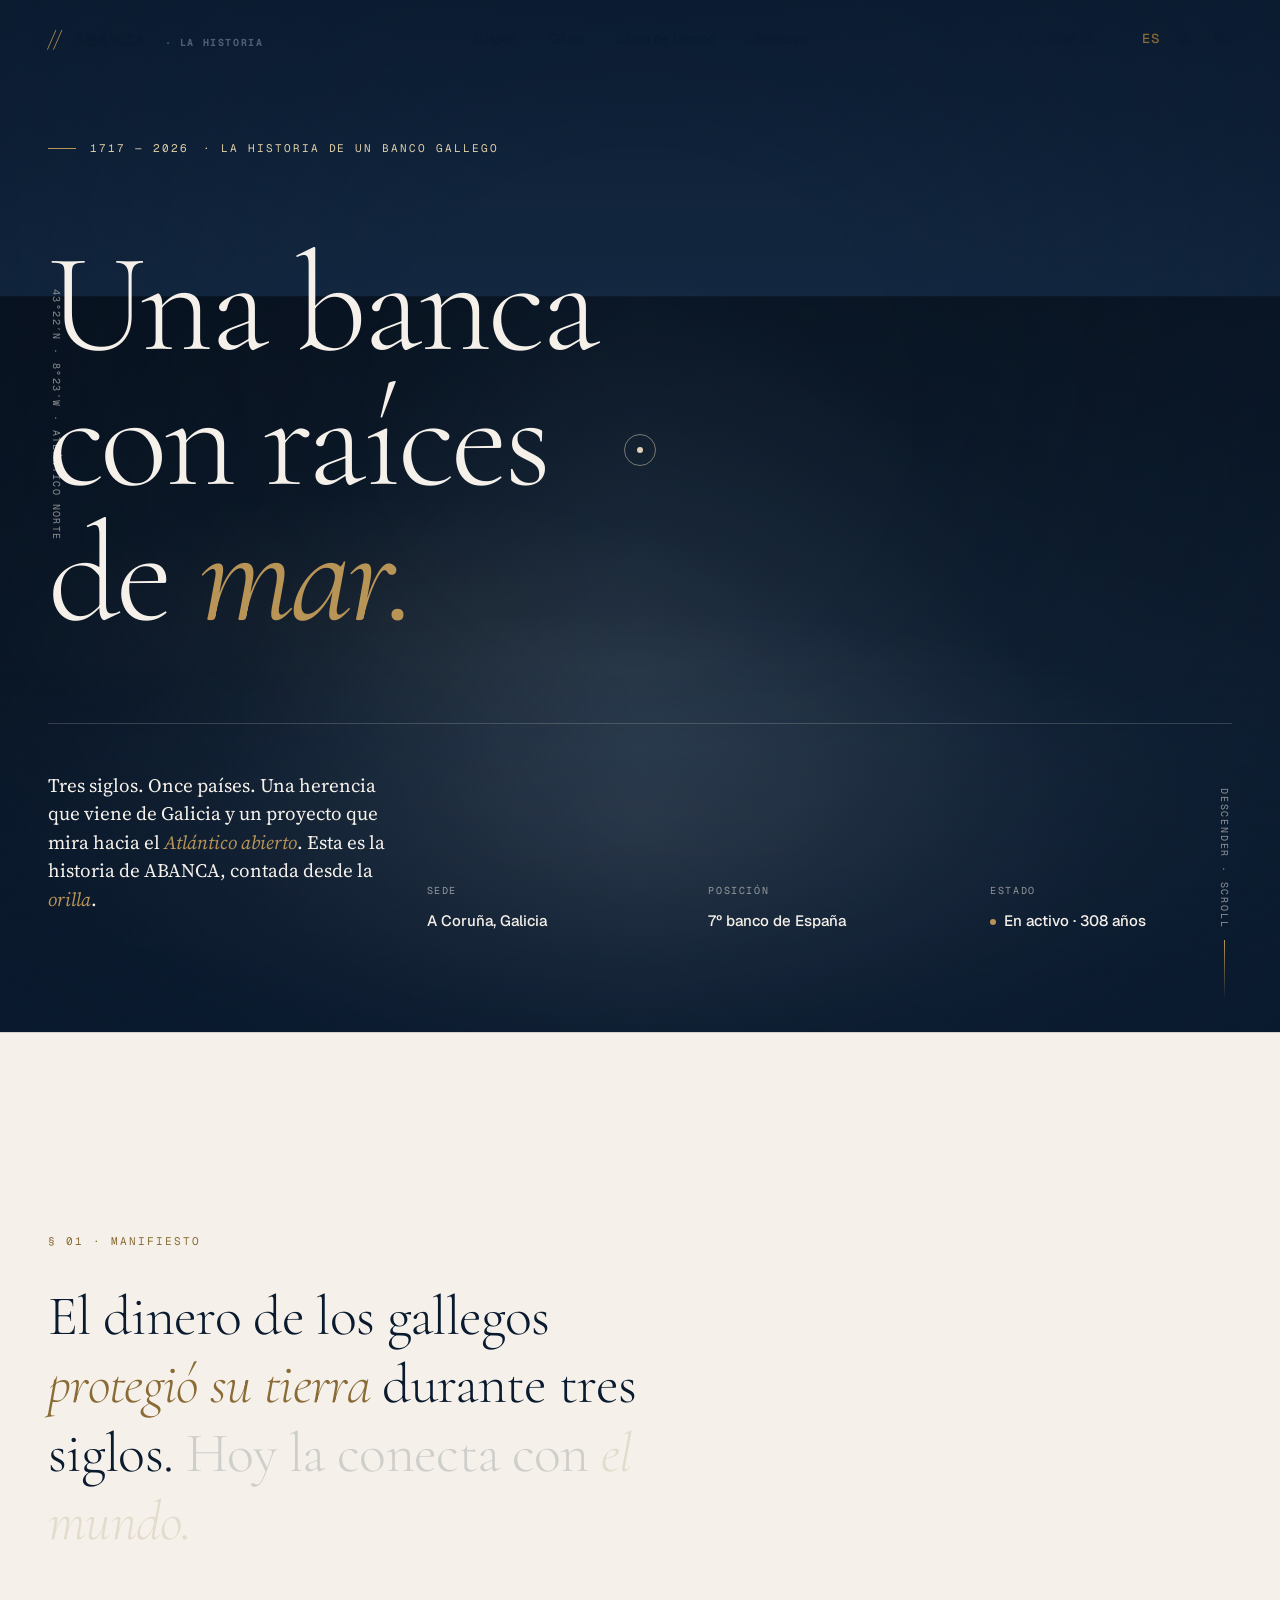
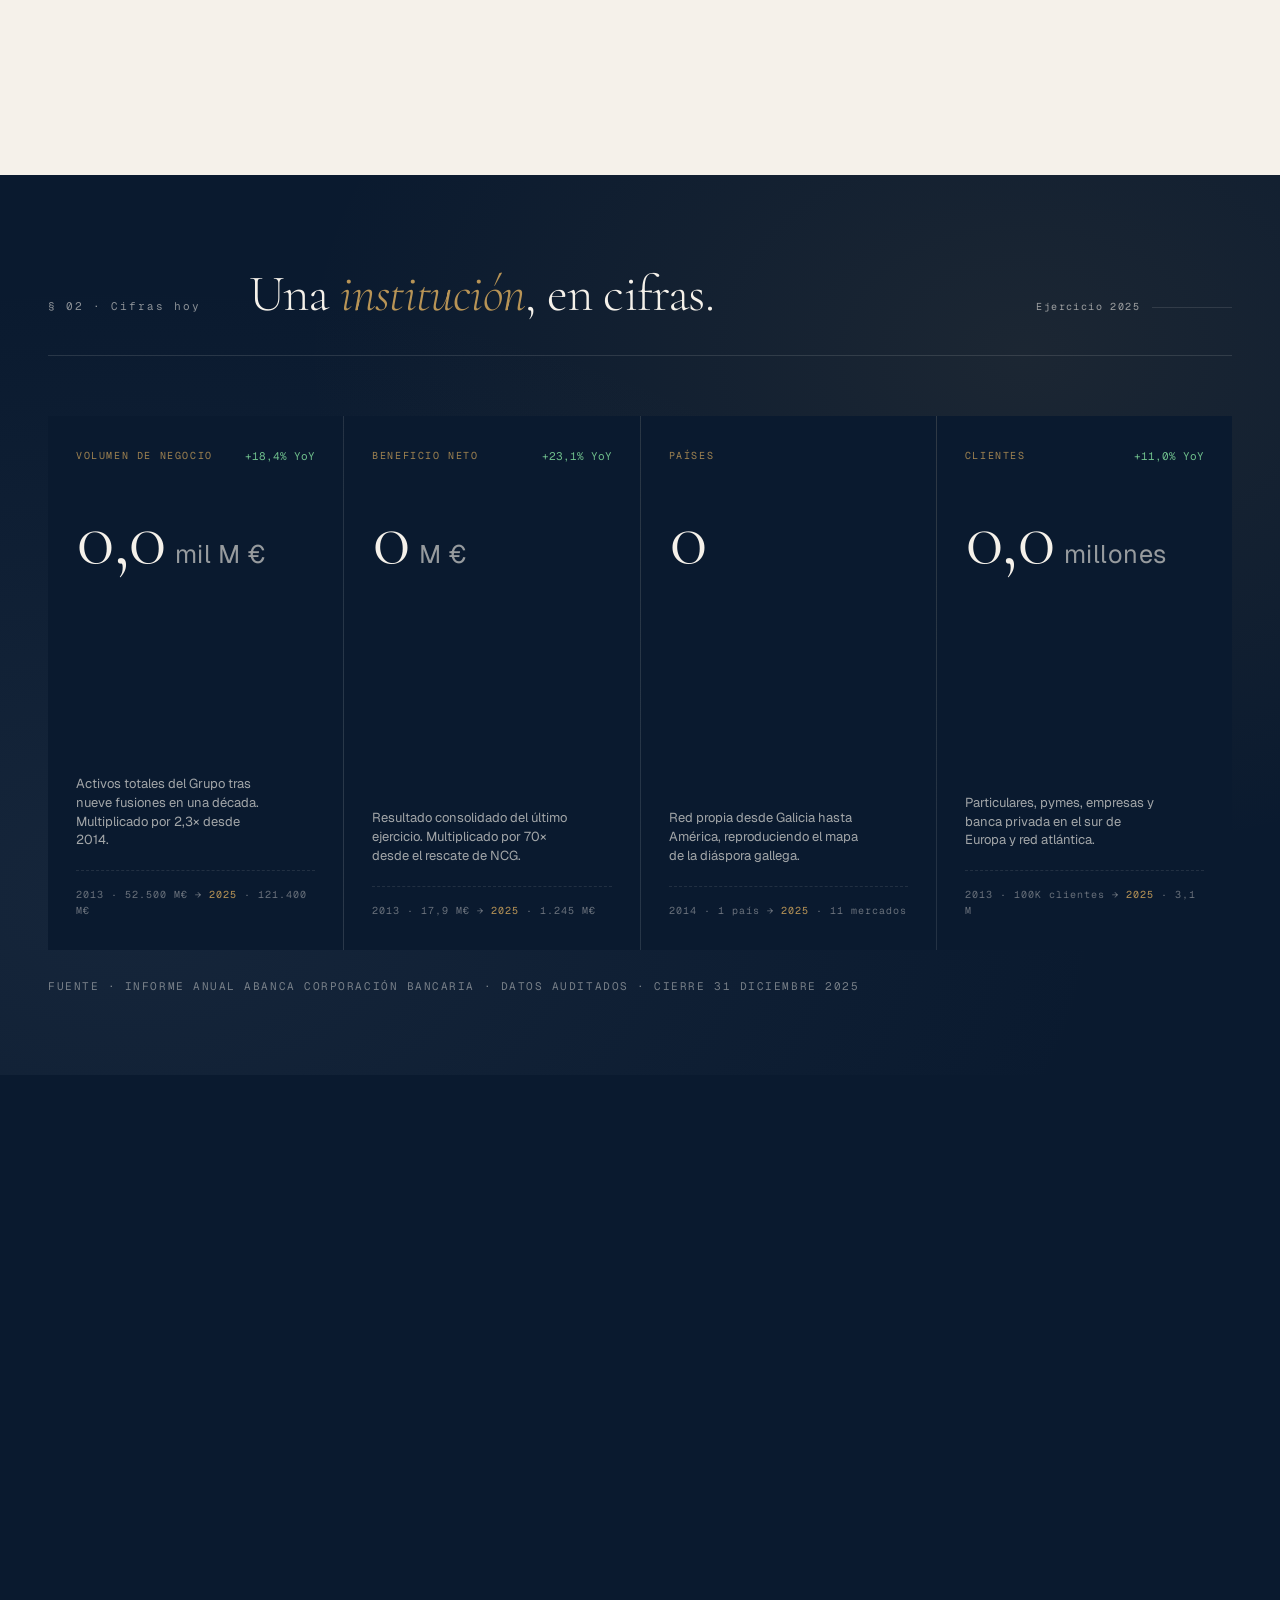
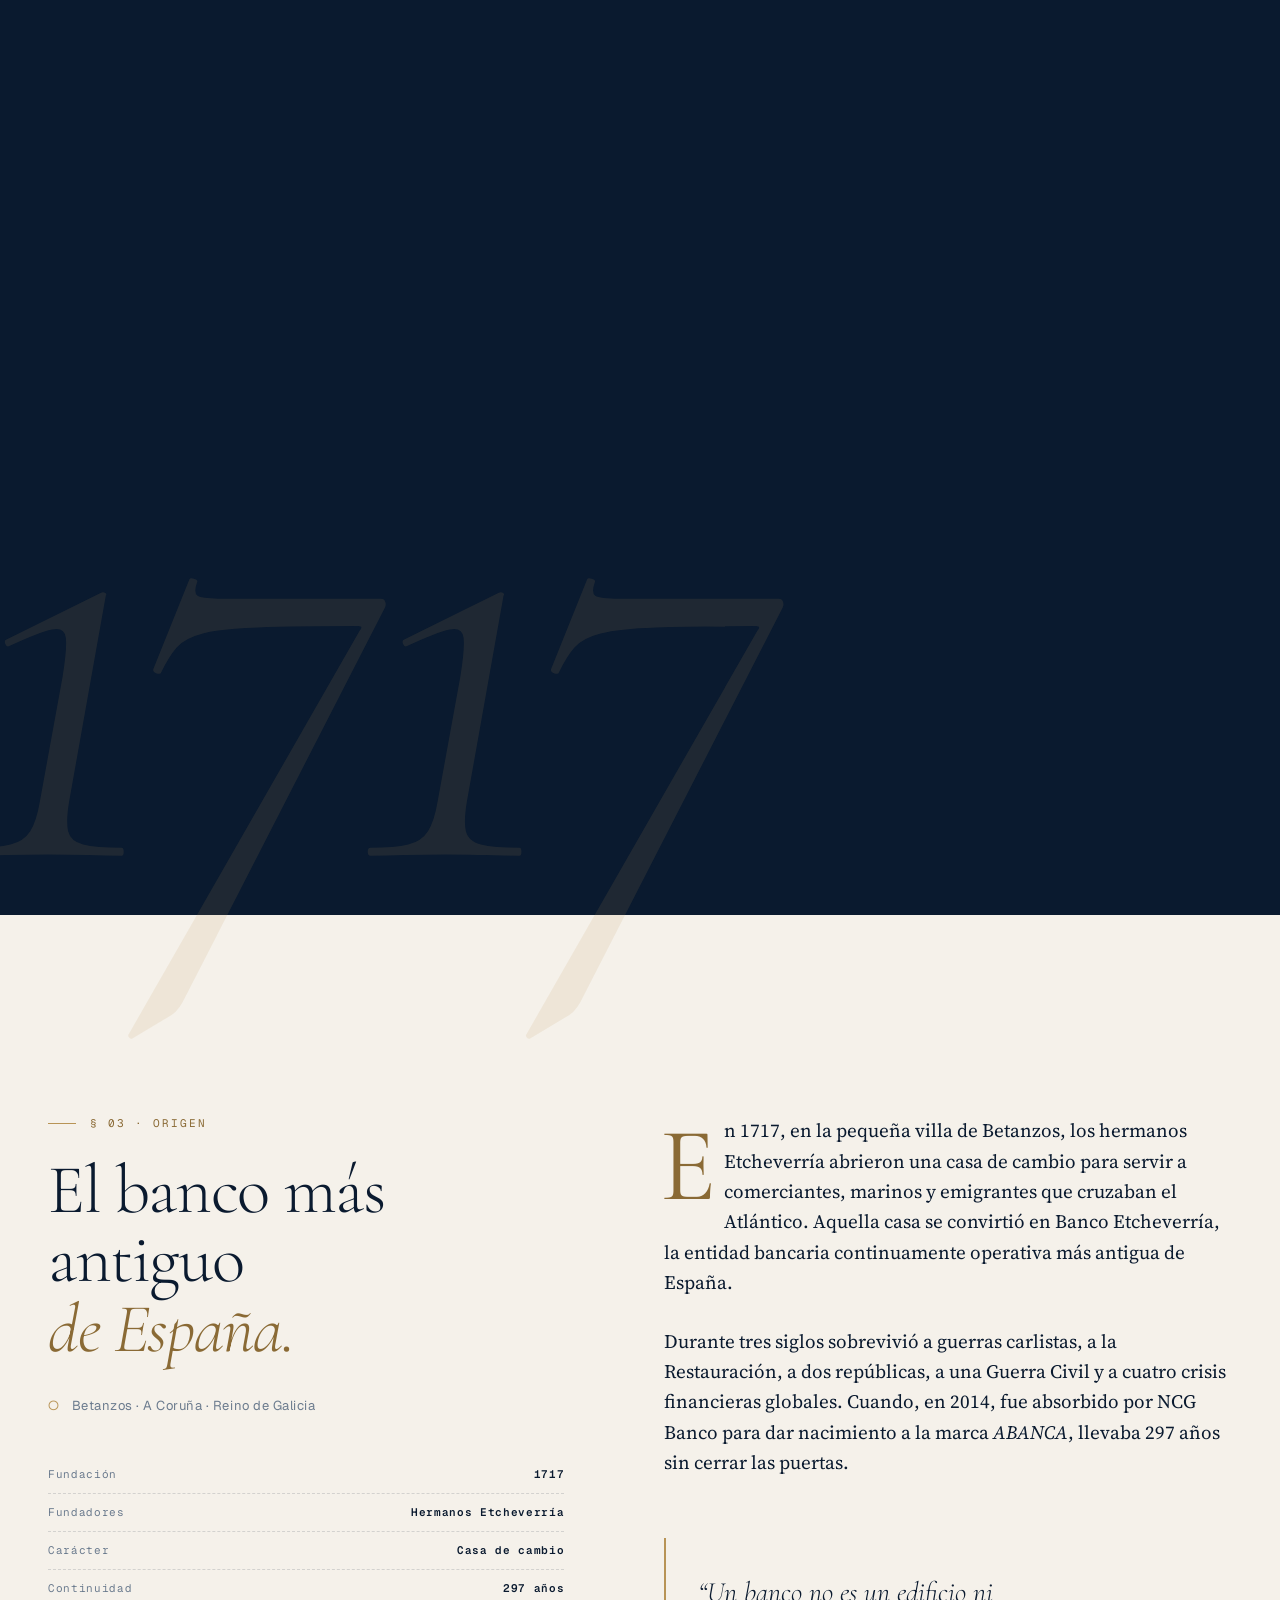
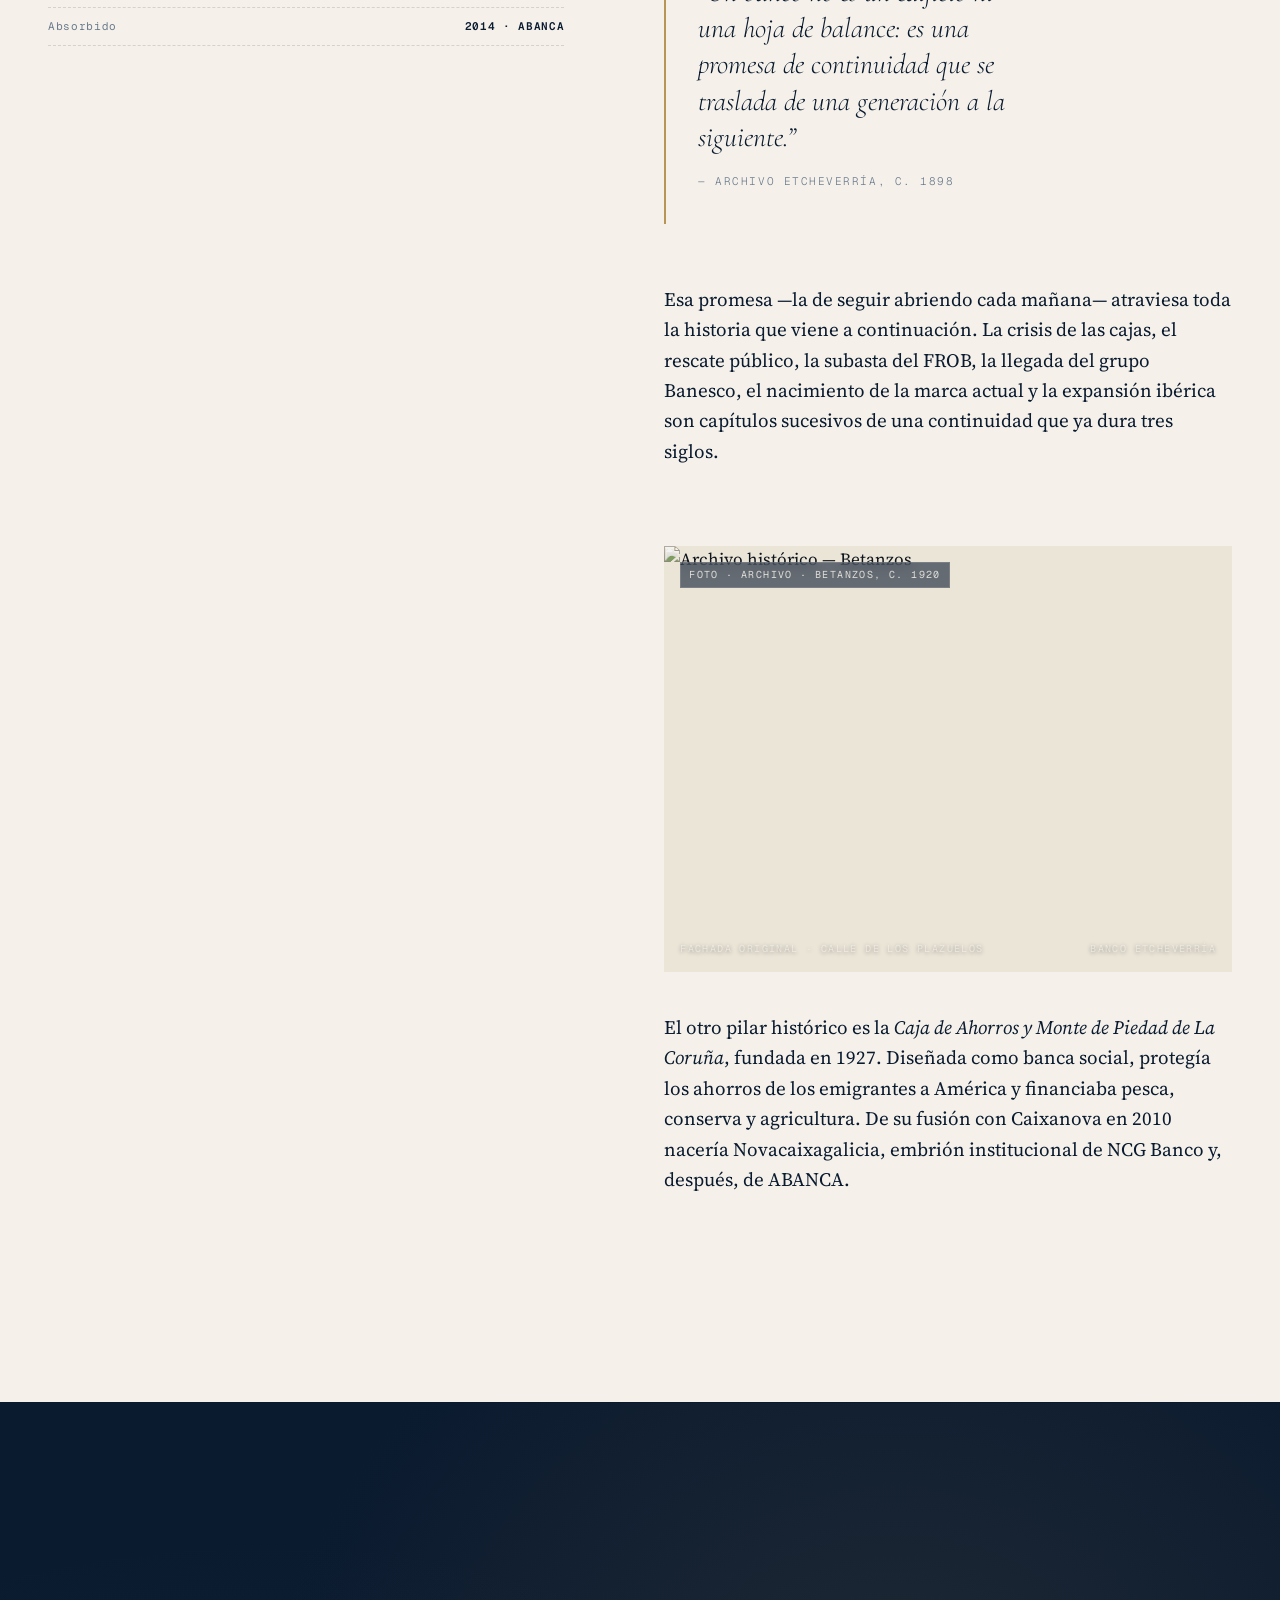
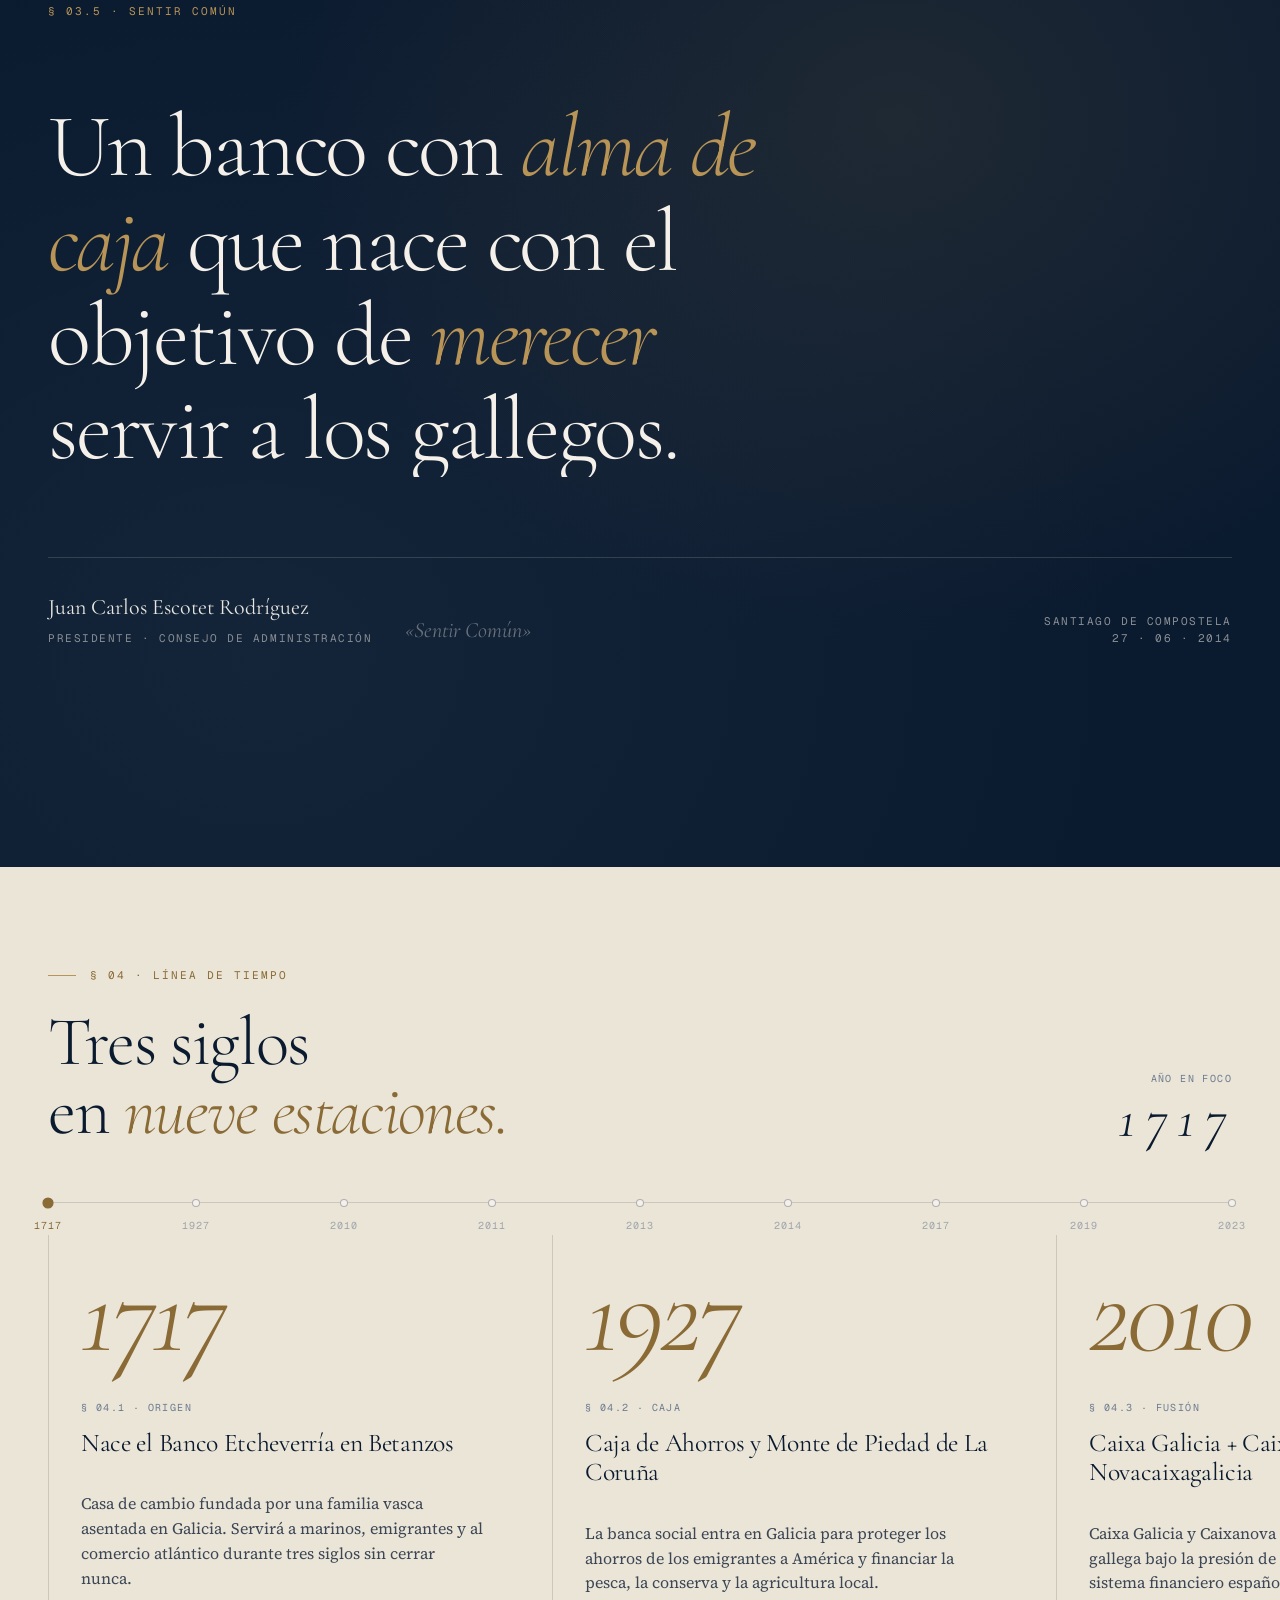
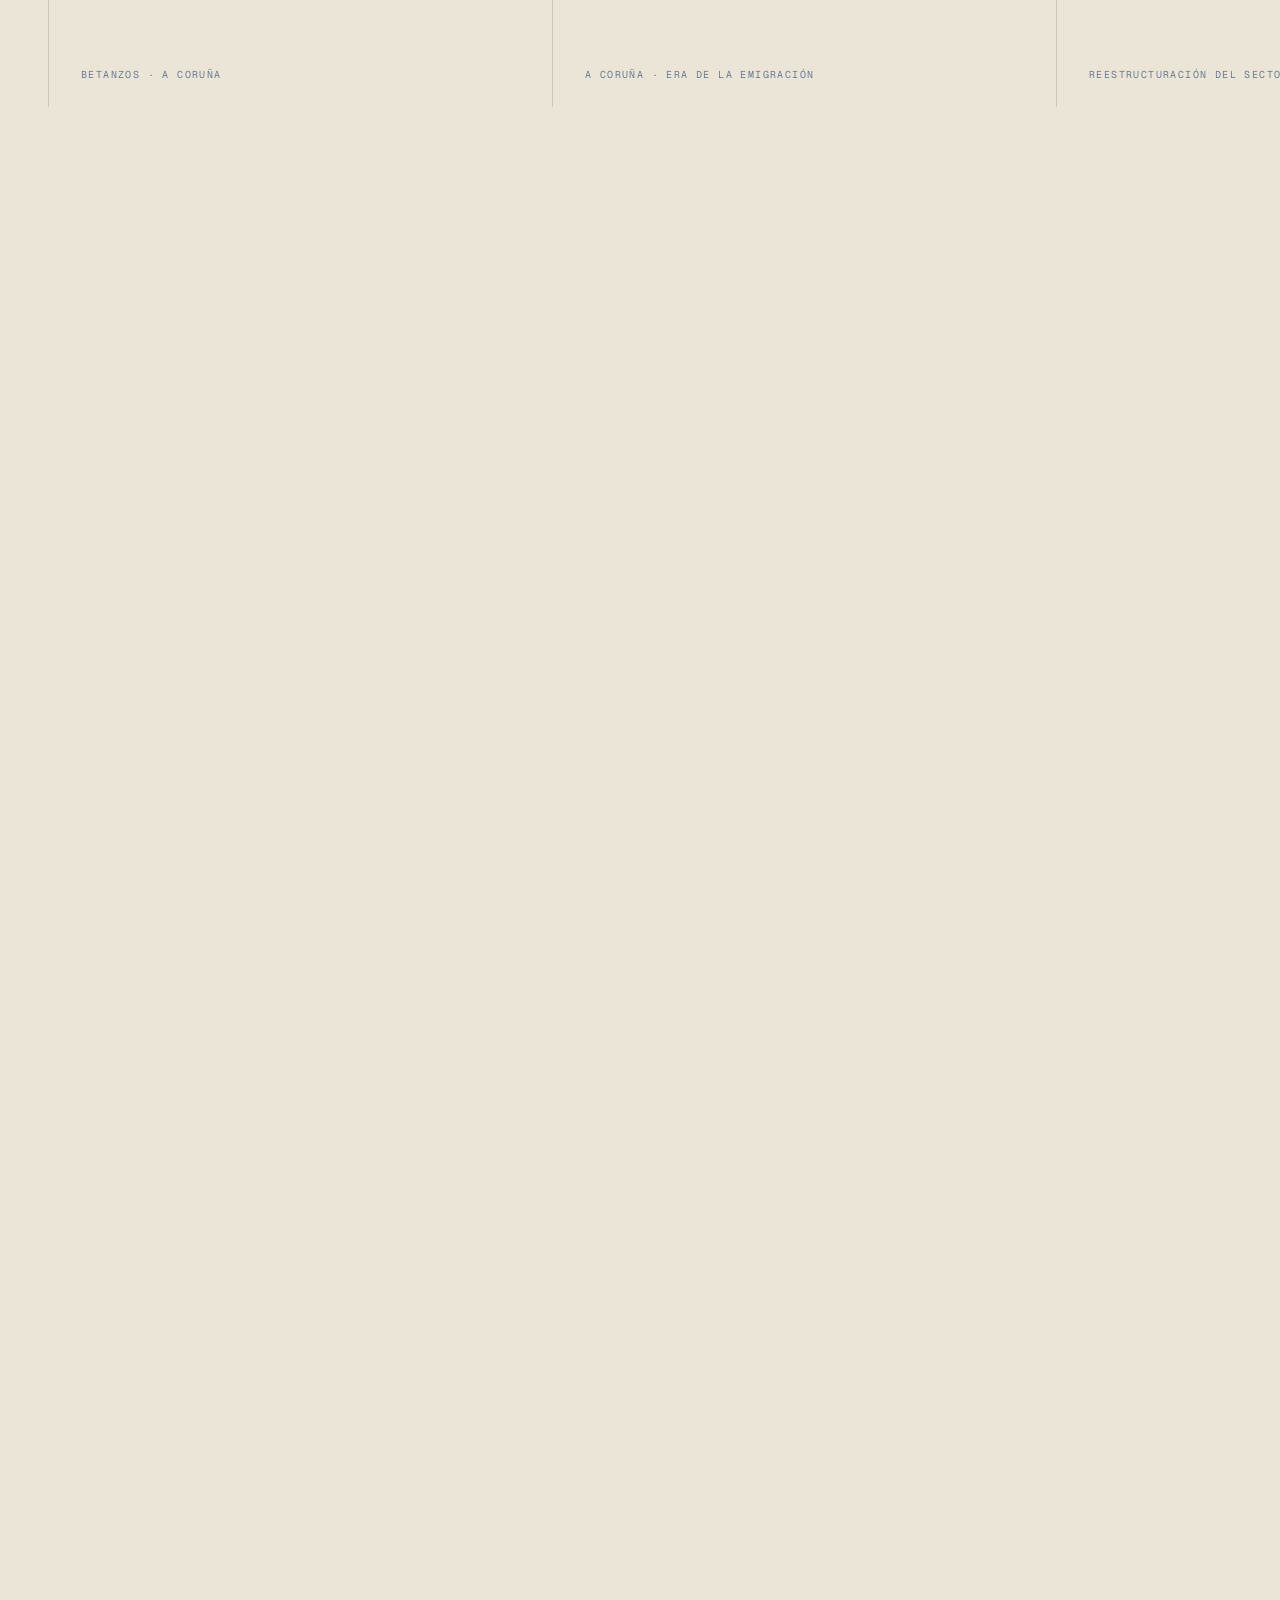
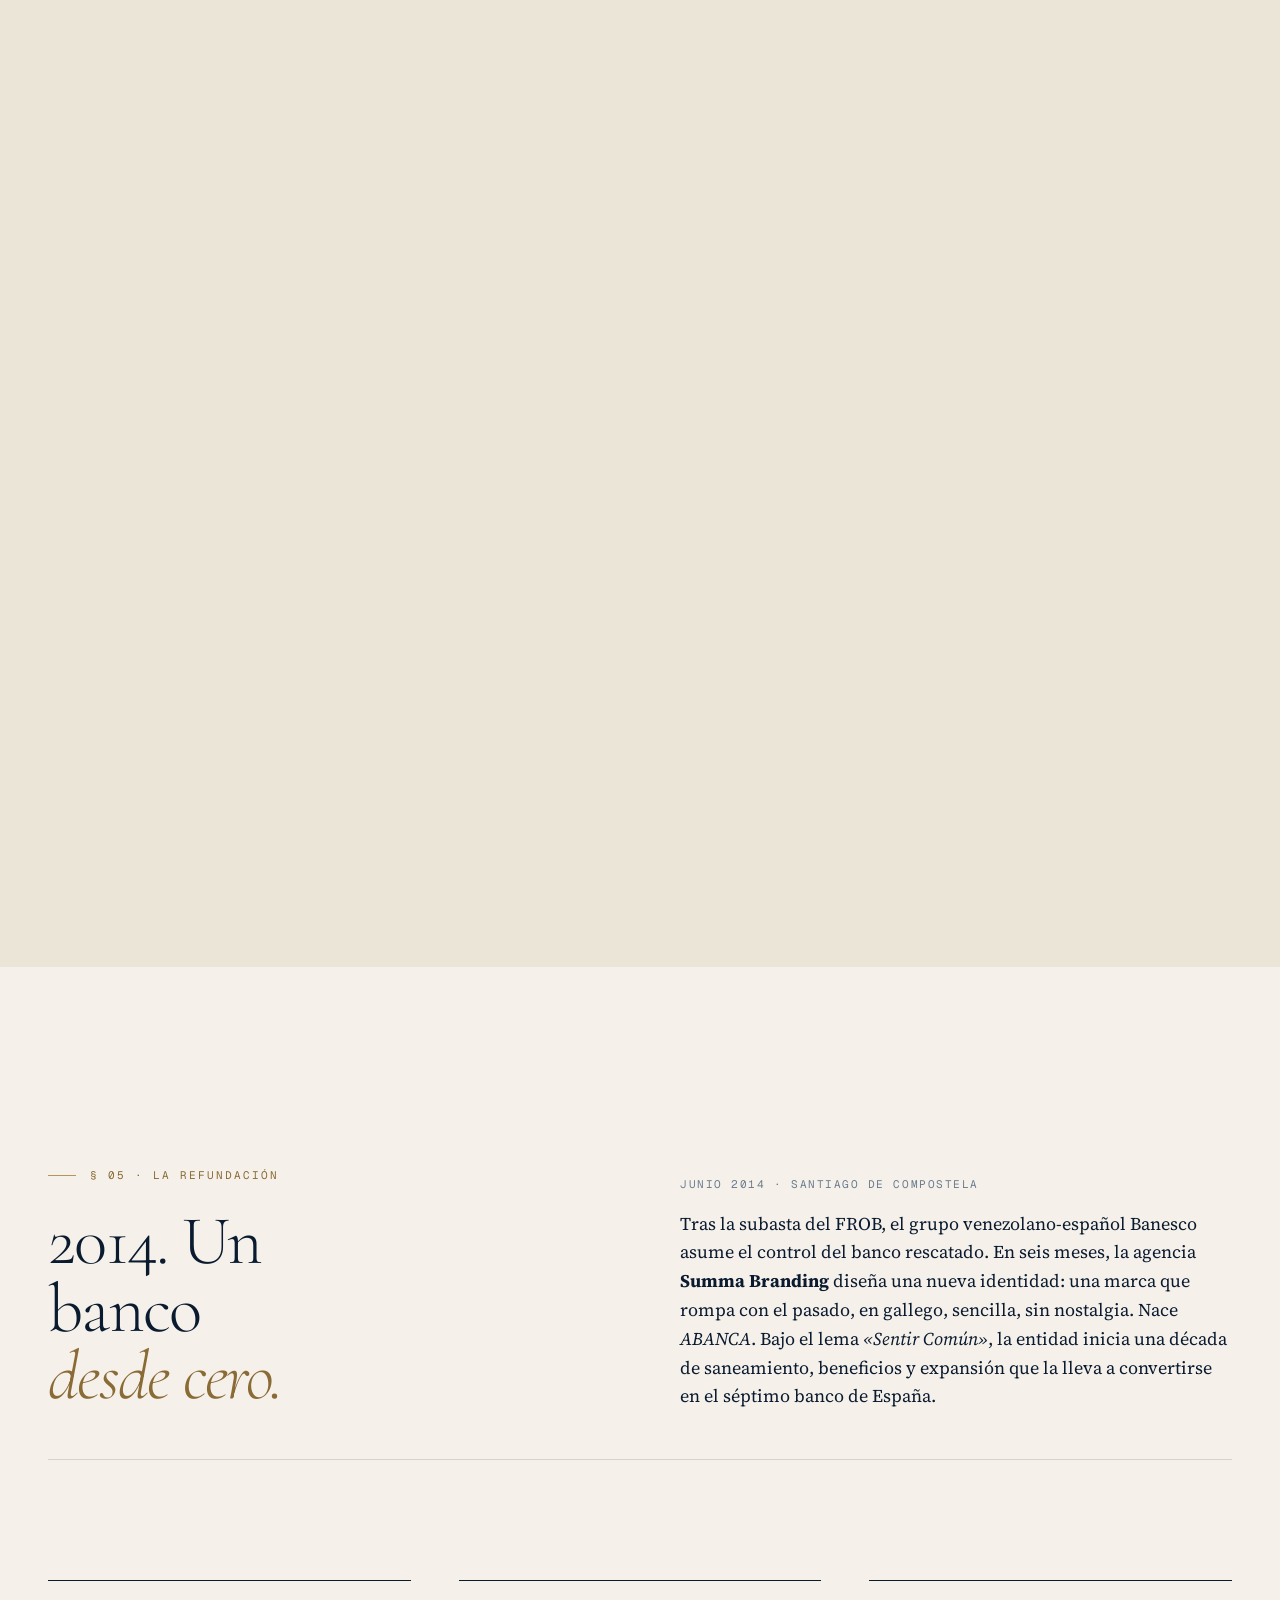
==== commit 5eda23f2: "Enlace Sistema de Diseño en footer con estilo consistente" ====
--- a/index.html
+++ b/index.html
@@ -454,8 +454,8 @@
     </div>
   </div>
   <div class="bot">
-    <div class="l">© 2026 ABANCA Corporación Bancaria · Todos los derechos reservados</div>
-    <div class="r">Aviso legal · Política de privacidad · Cookies</div>
+    <div class="l">© 2026 ABANCA Corporación Bancaria · Todos los derechos reservados · Proyecto de carácter no oficial, realizado con fines demostrativos.</div>
+    <div class="r">Aviso legal · Política de privacidad · Cookies · <a href="pages/sistema-de-diseno.html">Sistema de Diseño</a></div>
   </div>
   <div class="wordmark"><span class="bars">//</span>ABANCA</div>
 </footer>
--- a/css/editorial.css
+++ b/css/editorial.css
@@ -337,6 +337,7 @@
   color: rgba(245, 241, 234, 0.5);
 }
 footer.site .bot .r { text-align: right; }
+footer.site .bot a { color: inherit; text-decoration: none; }
 footer.site .wordmark {
   margin-top: 80px;
   padding-top: 40px;
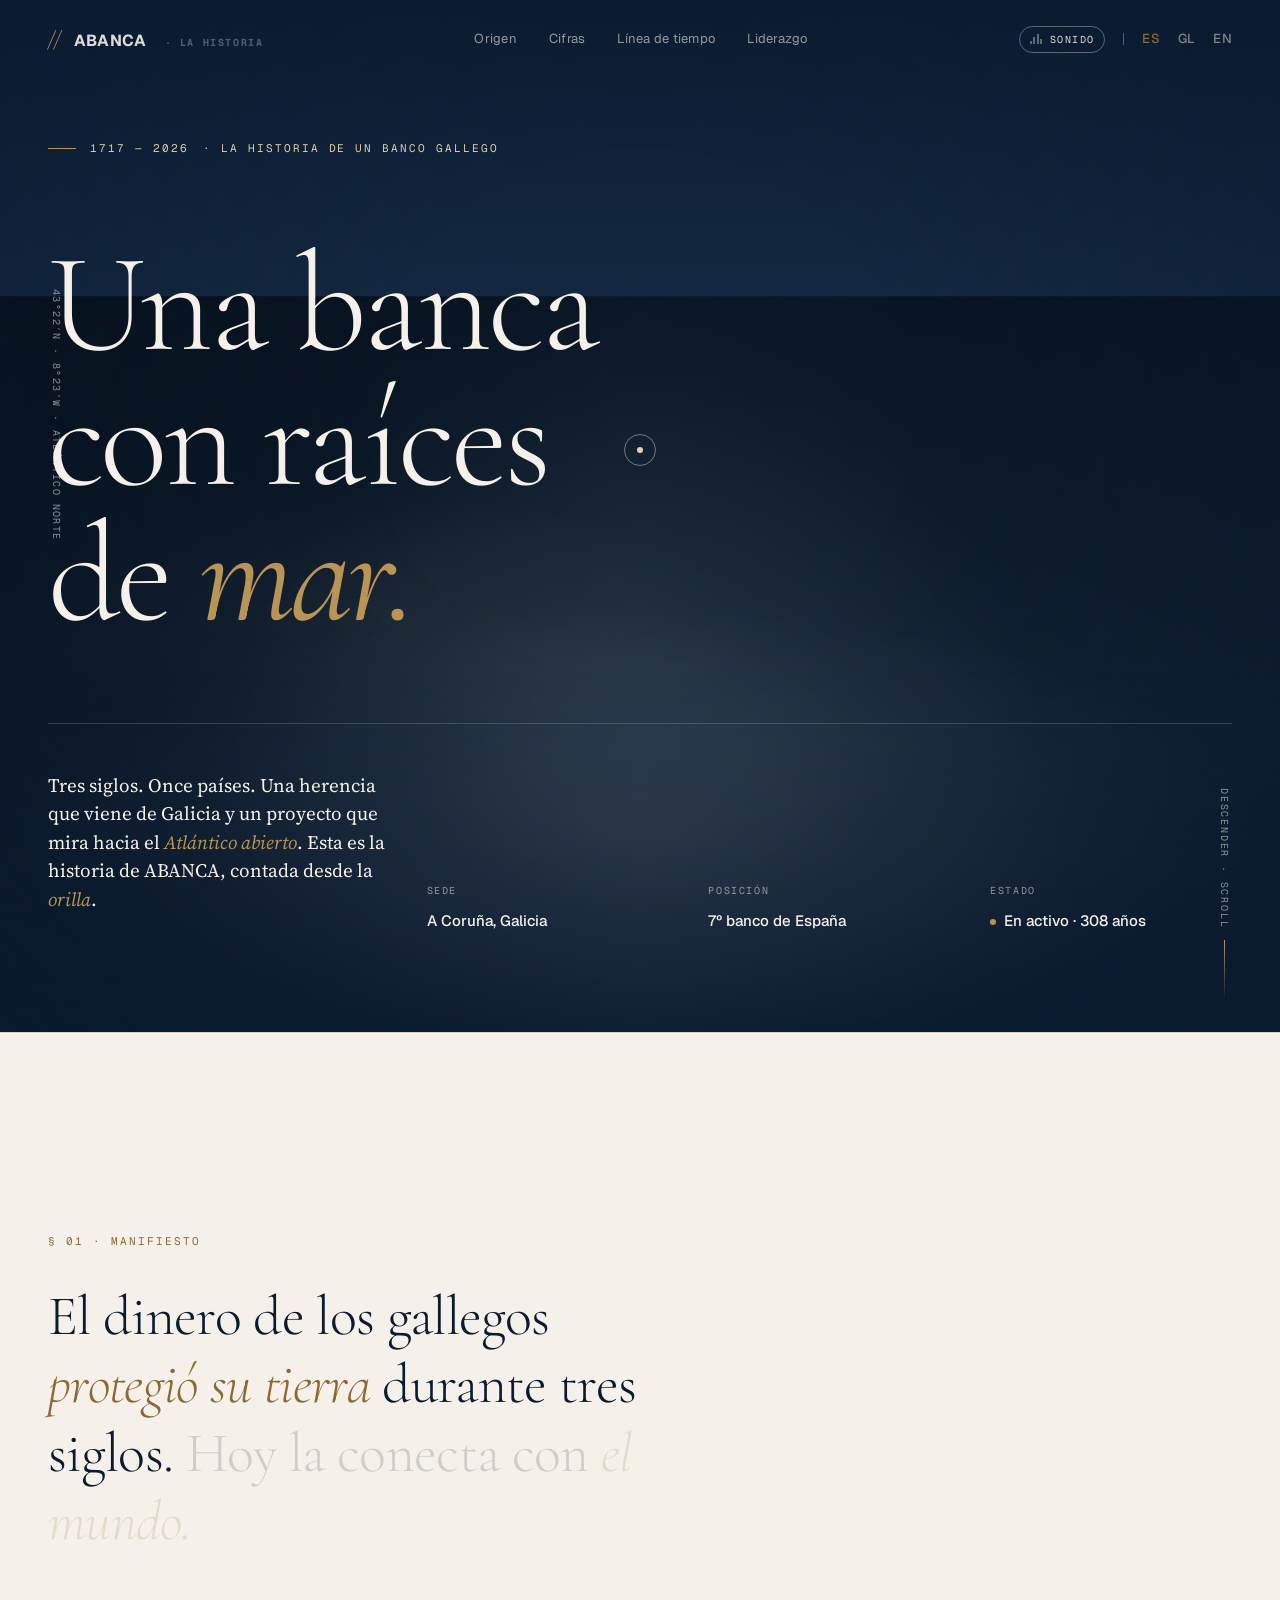
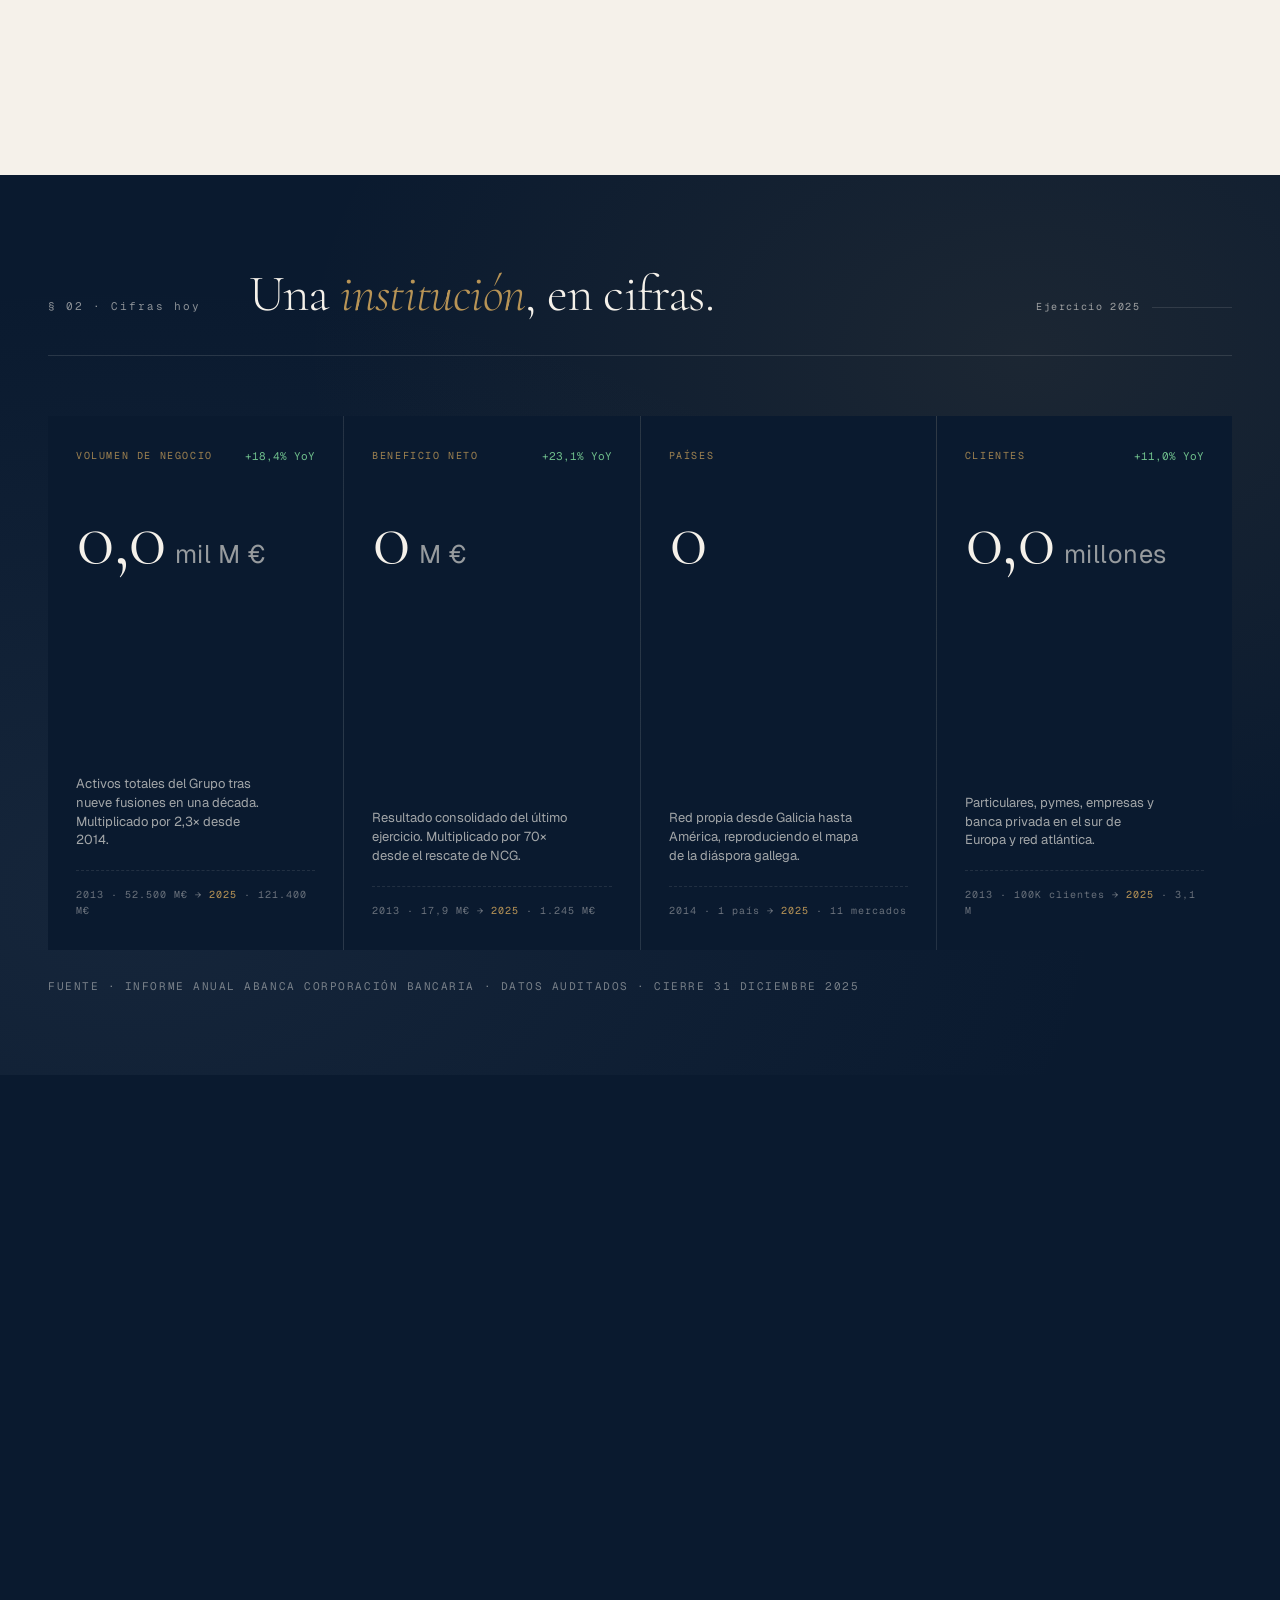
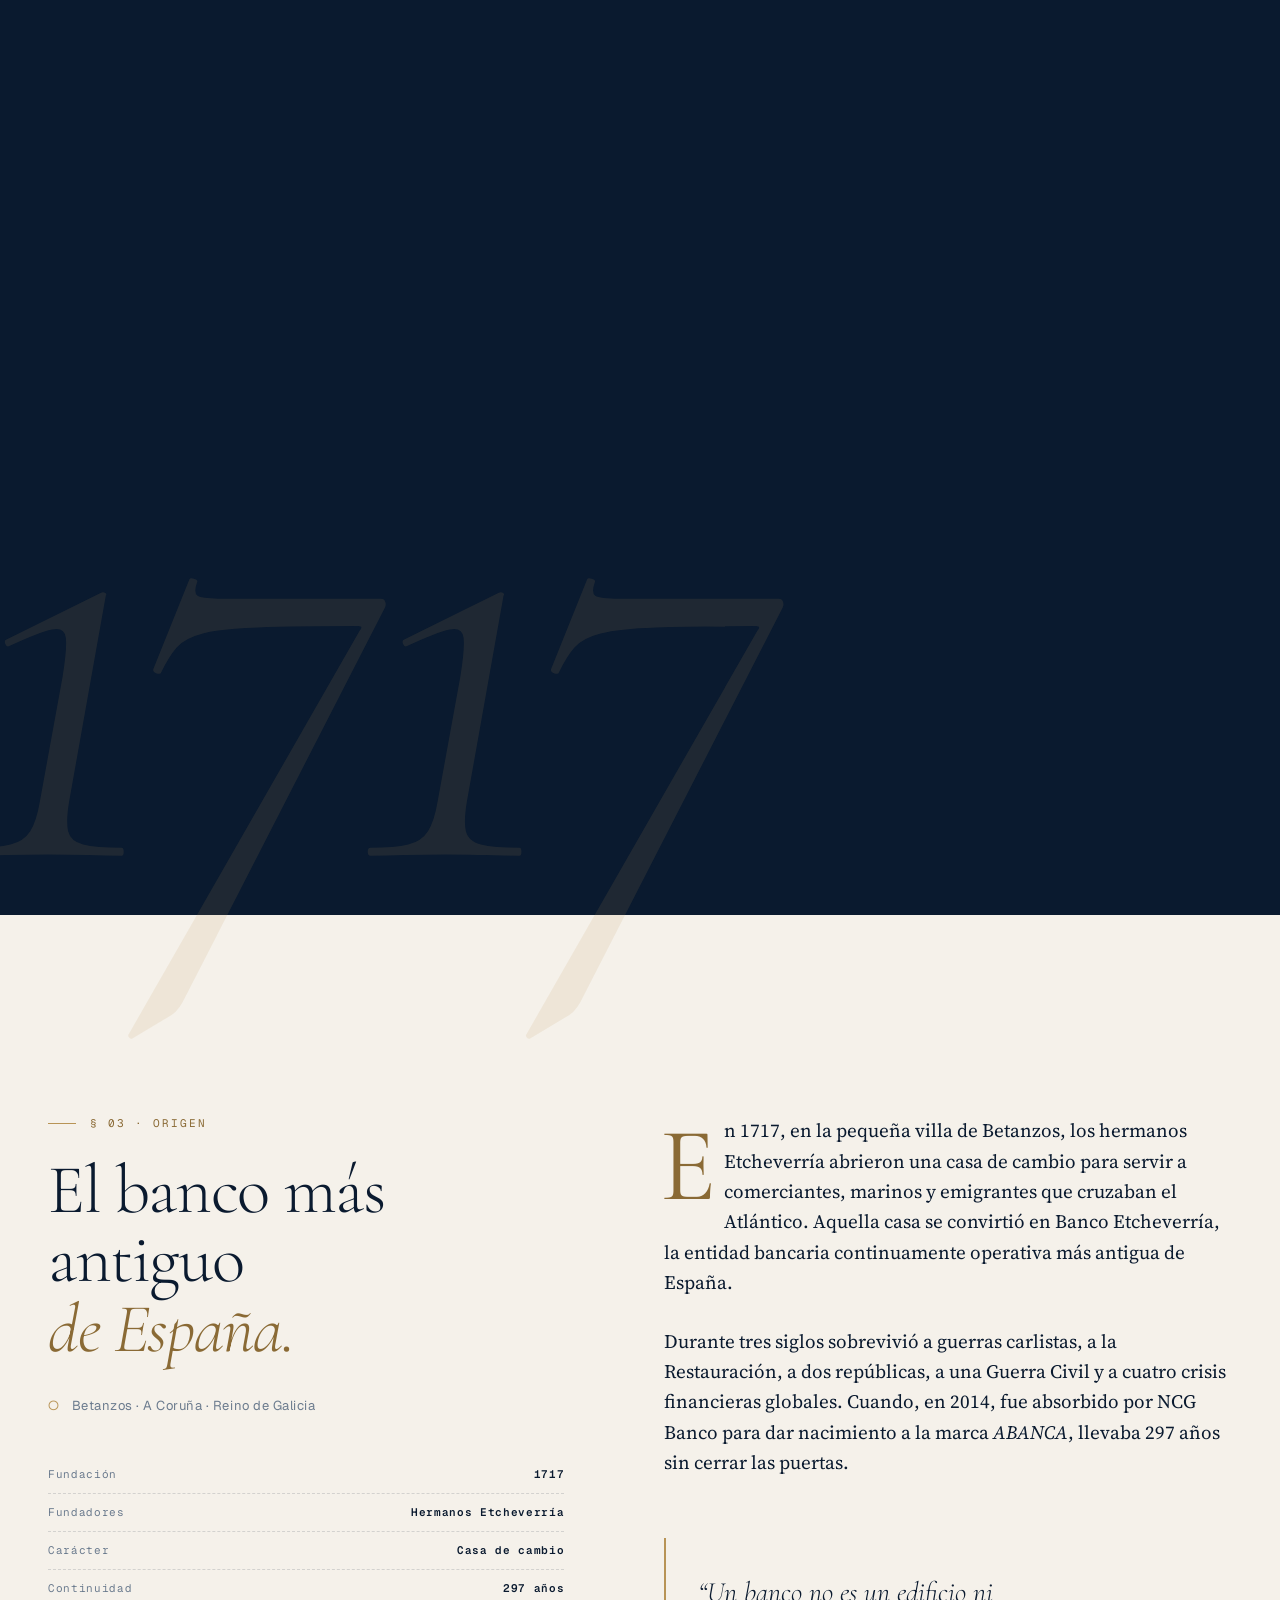
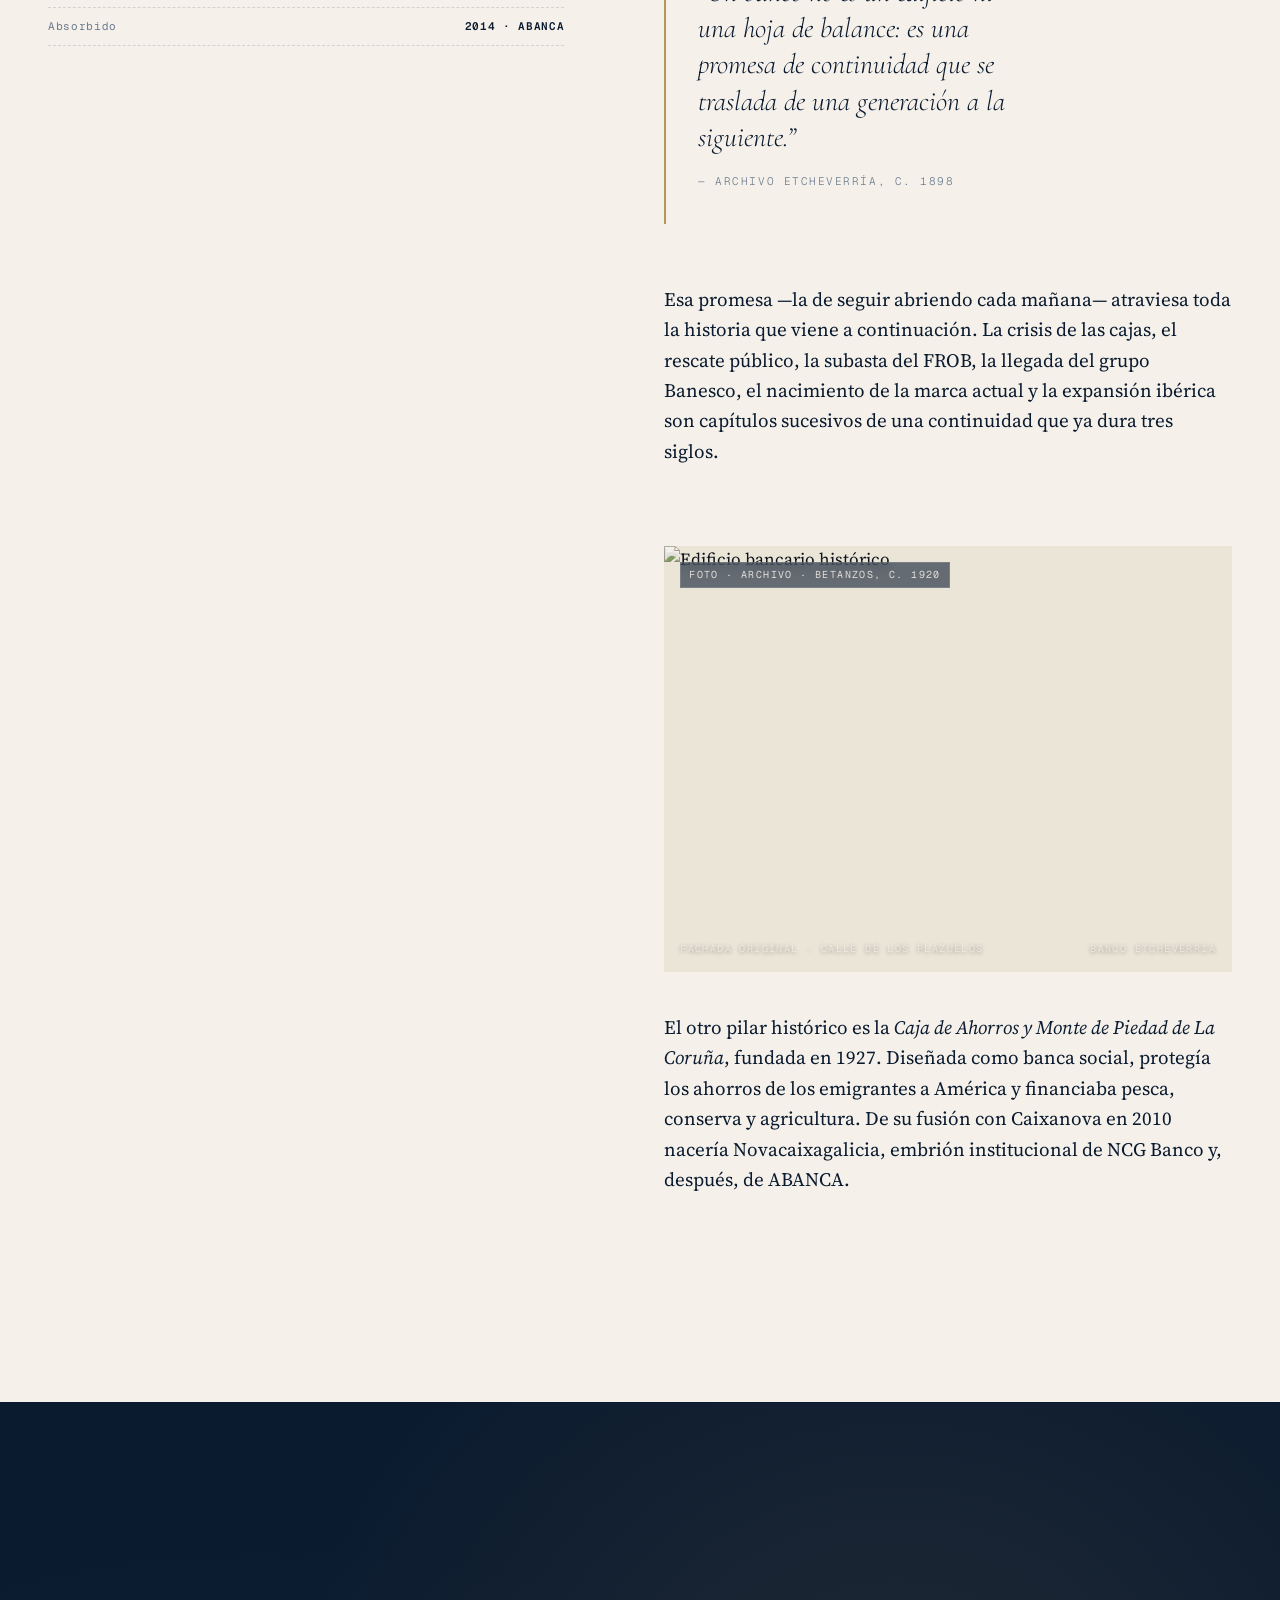
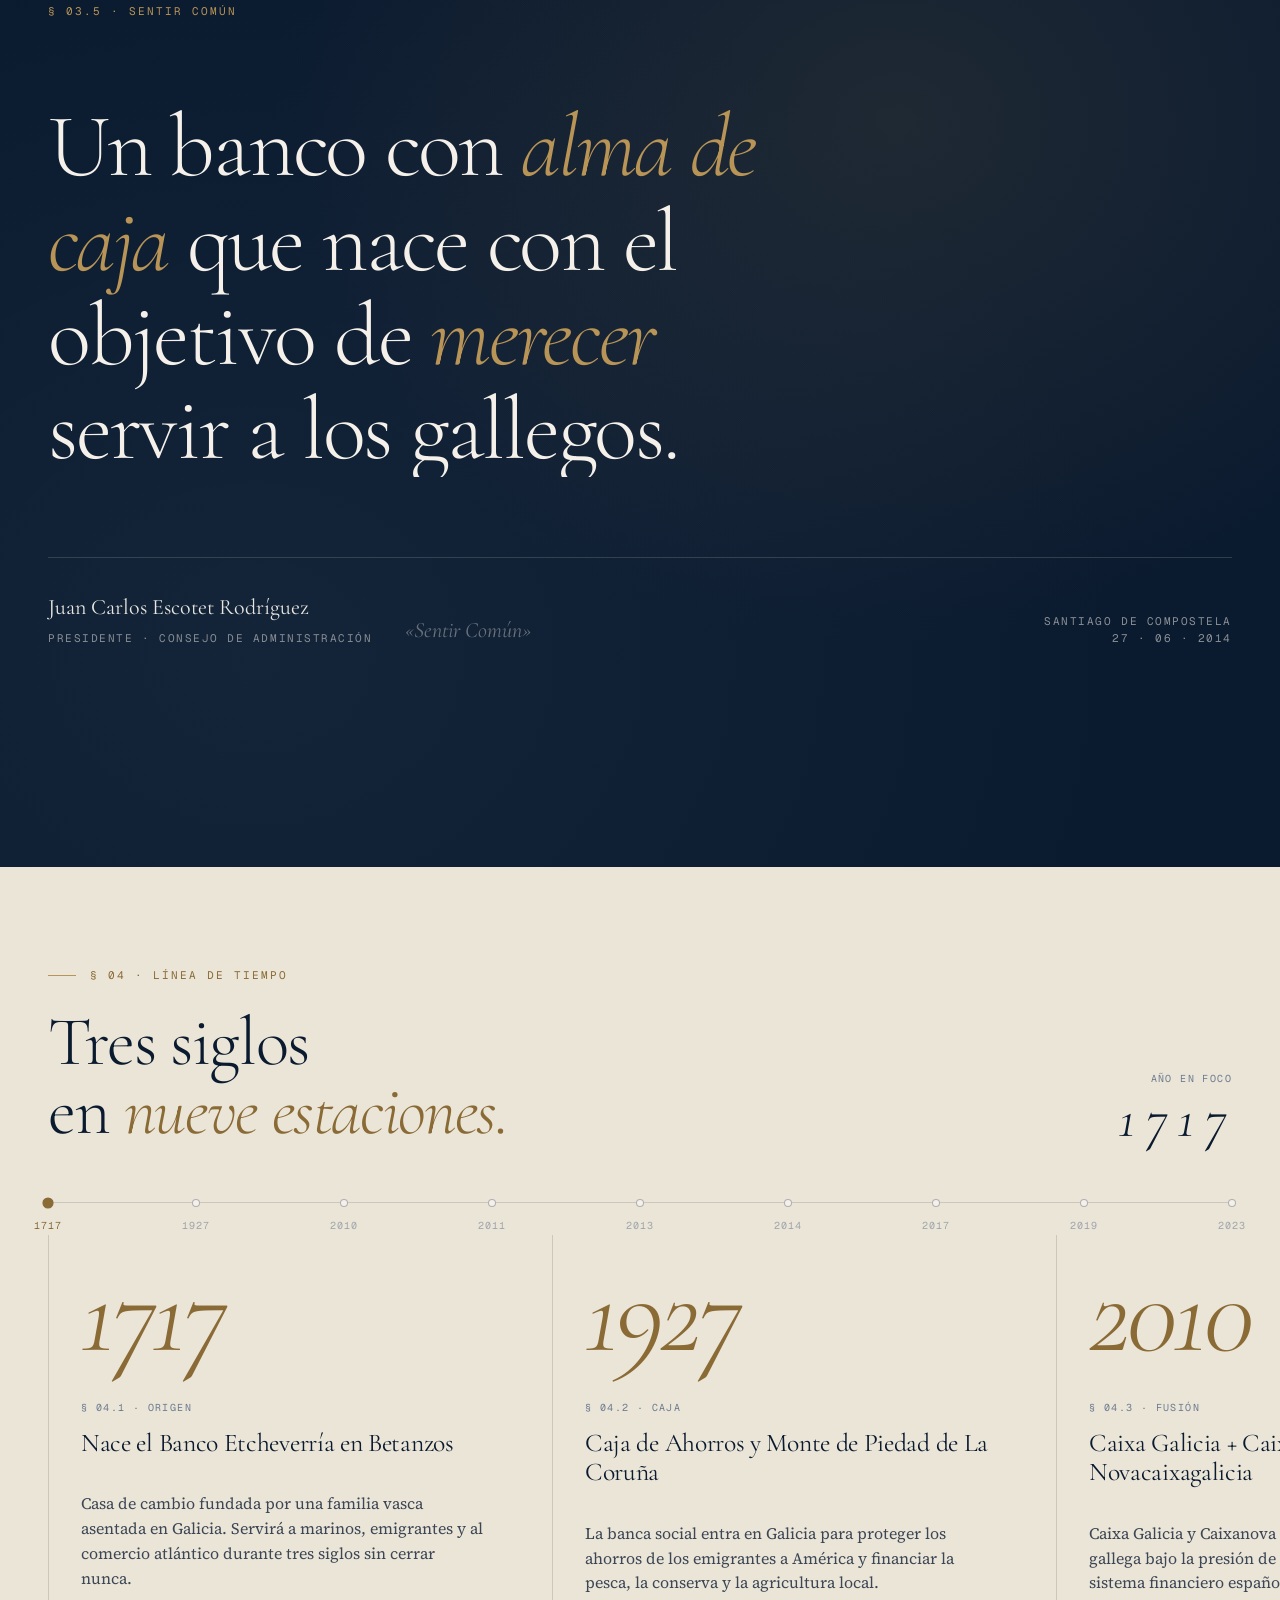
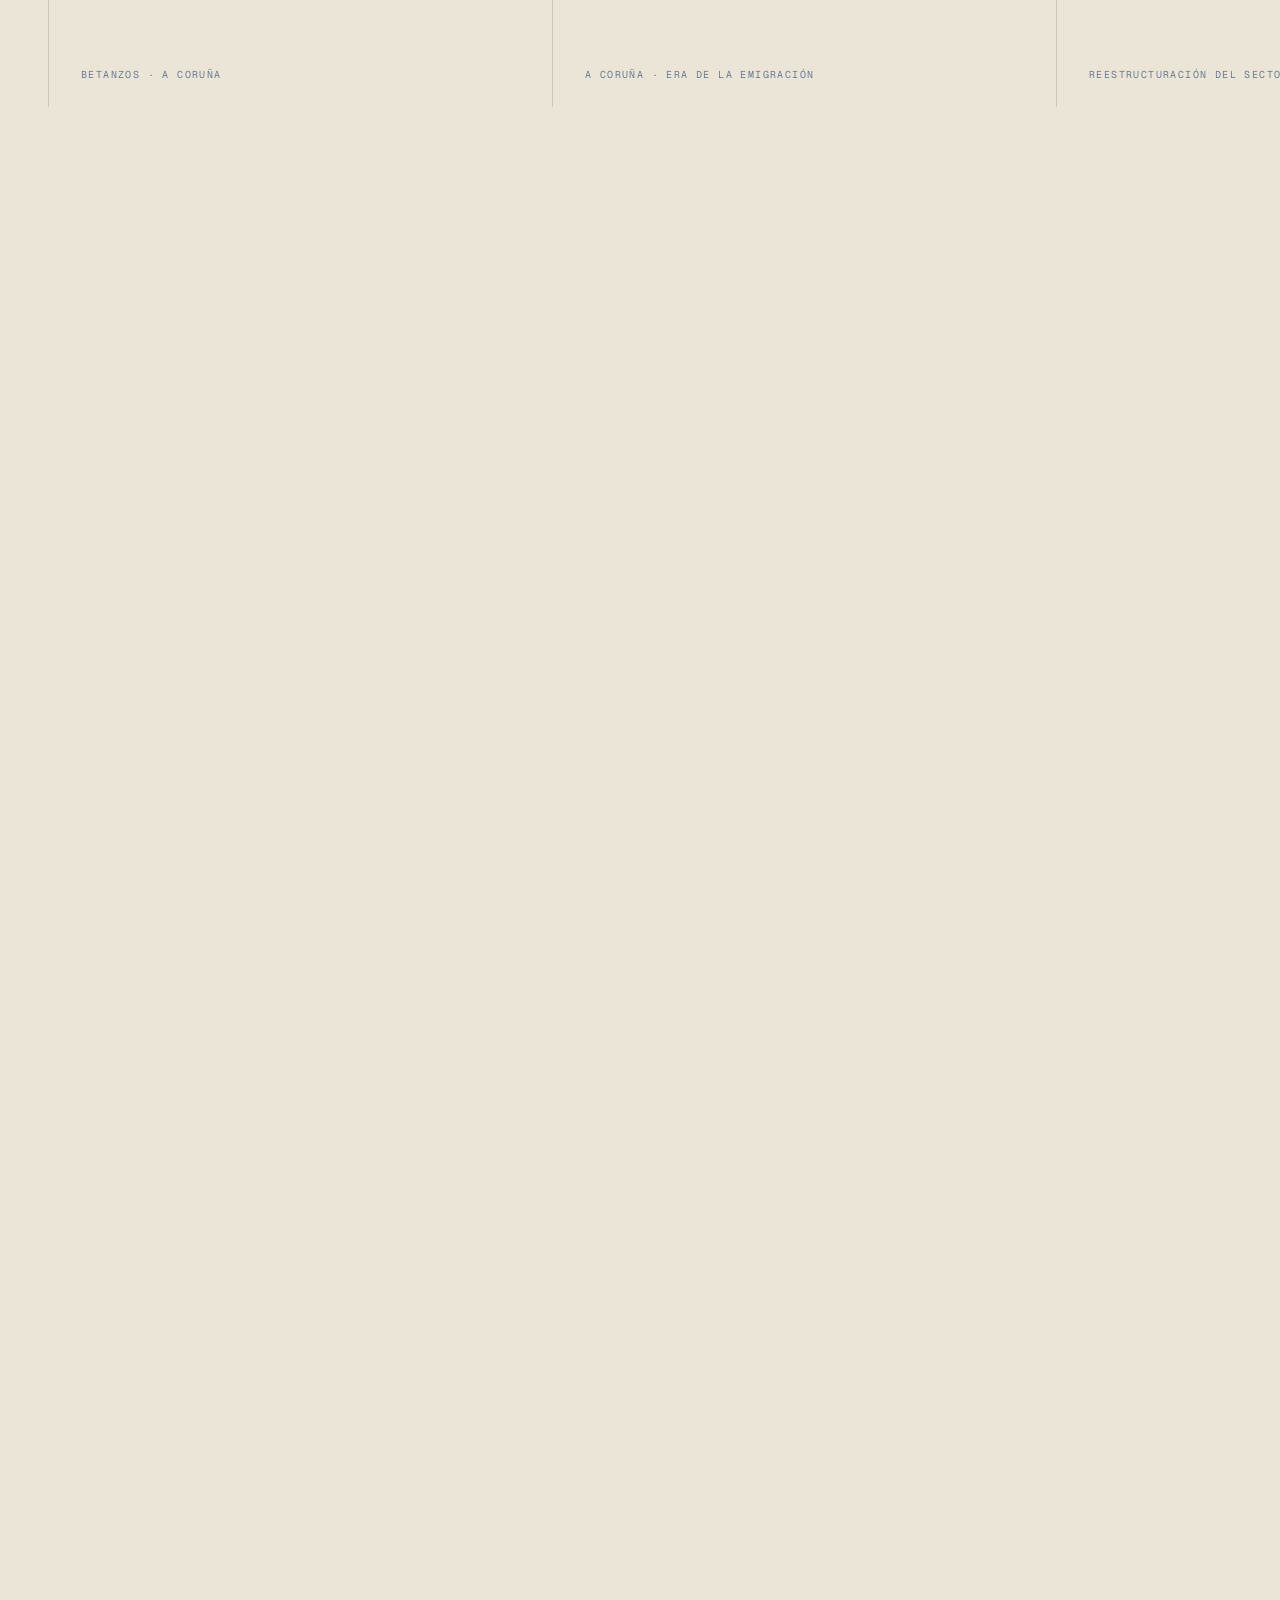
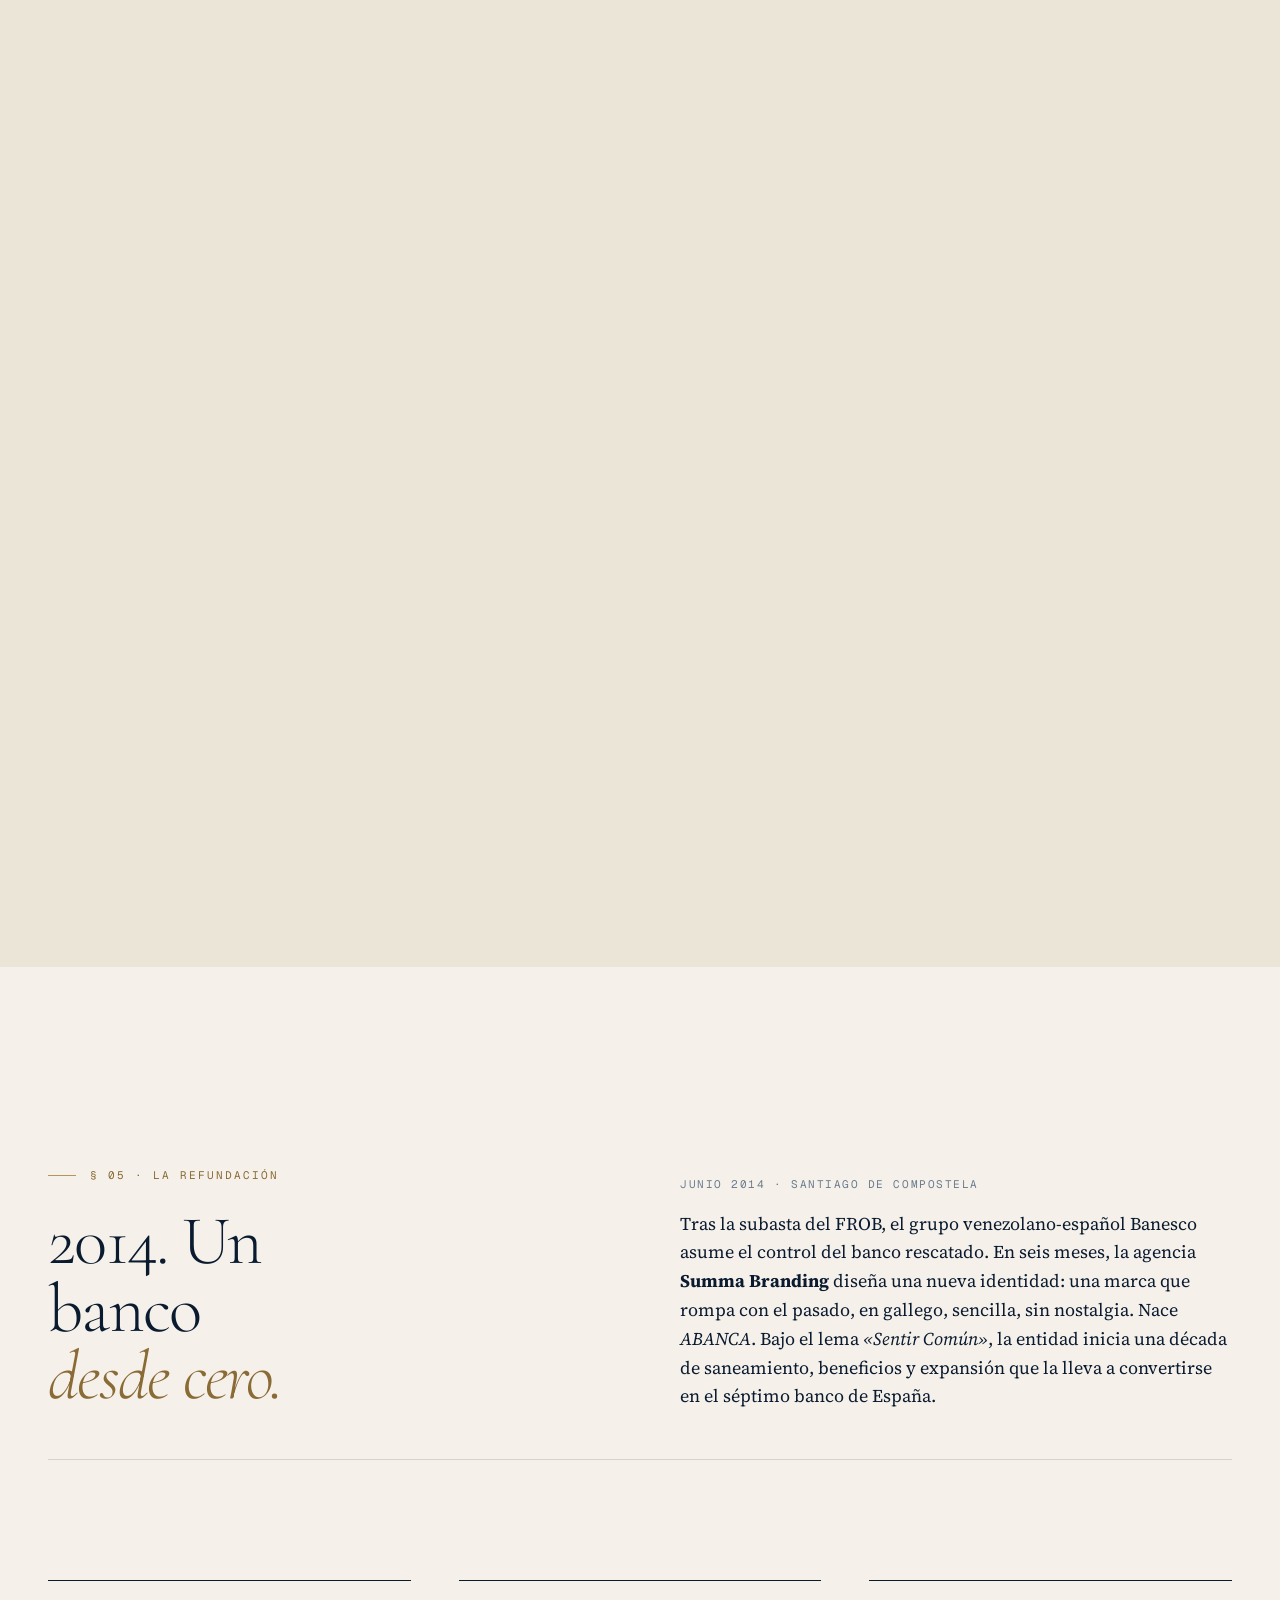
==== commit 383f8691: "Actualizar fotos, nav y footer - Fotos de sede y ejecutivo actualizadas con imágenes más relevantes " ====
--- a/index.html
+++ b/index.html
@@ -194,7 +194,7 @@
       <p>Esa promesa —la de seguir abriendo cada mañana— atraviesa toda la historia que viene a continuación. La crisis de las cajas, el rescate público, la subasta del FROB, la llegada del grupo Banesco, el nacimiento de la marca actual y la expansión ibérica son capítulos sucesivos de una continuidad que ya dura tres siglos.</p>
 
       <div class="img-tile sepia">
-        <img loading="lazy" alt="Archivo histórico — Betanzos" src="https://images.unsplash.com/photo-1493663284031-b7e3aefcae8e?auto=format&fit=crop&w=1600&q=80"/>
+        <img loading="lazy" alt="Edificio bancario histórico" src="https://images.unsplash.com/photo-1544957508-c17cc75848e4?auto=format&fit=crop&w=1600&q=80"/>
         <span class="photo-tag">Foto · Archivo · Betanzos, c. 1920</span>
         <div class="caption"><span>Fachada original · Calle de los Plazuelos</span><span>BANCO ETCHEVERRÍA</span></div>
       </div>
@@ -361,7 +361,7 @@
     </div>
     <div class="r reveal">
       <div class="img-tile duotone">
-        <img loading="lazy" alt="Retrato institucional" src="https://images.unsplash.com/photo-1519331379826-f10be5486c6f?auto=format&fit=crop&w=1200&q=80"/>
+        <img loading="lazy" alt="Retrato ejecutivo" src="https://images.unsplash.com/photo-1686434538579-4723a0cf2890?auto=format&fit=crop&w=1200&q=80"/>
         <span class="photo-tag">Retrato · Sede A Coruña</span>
         <div class="caption"><span>Presidente · Consejo de Administración</span><span>2014 →</span></div>
       </div>
--- a/css/editorial.css
+++ b/css/editorial.css
@@ -154,6 +154,12 @@
   transition: backdrop-filter .4s ease, background .4s ease, border-color .4s ease, padding .4s ease;
   border-bottom: 1px solid transparent;
 }
+nav.top:not(.scrolled) {
+  color: rgba(245, 241, 234, 0.9);
+}
+nav.top:not(.scrolled) .right .divider { background: rgba(245, 241, 234, 0.3); }
+nav.top:not(.scrolled) .right .audio-toggle { border-color: rgba(245, 241, 234, 0.35); color: rgba(245, 241, 234, 0.9); }
+nav.top:not(.scrolled) ul a, nav.top:not(.scrolled) ul .menu-trigger { color: rgba(245, 241, 234, 0.9); }
 nav.top.scrolled {
   background: rgba(245, 241, 234, 0.9);
   backdrop-filter: blur(20px) saturate(1.1);
